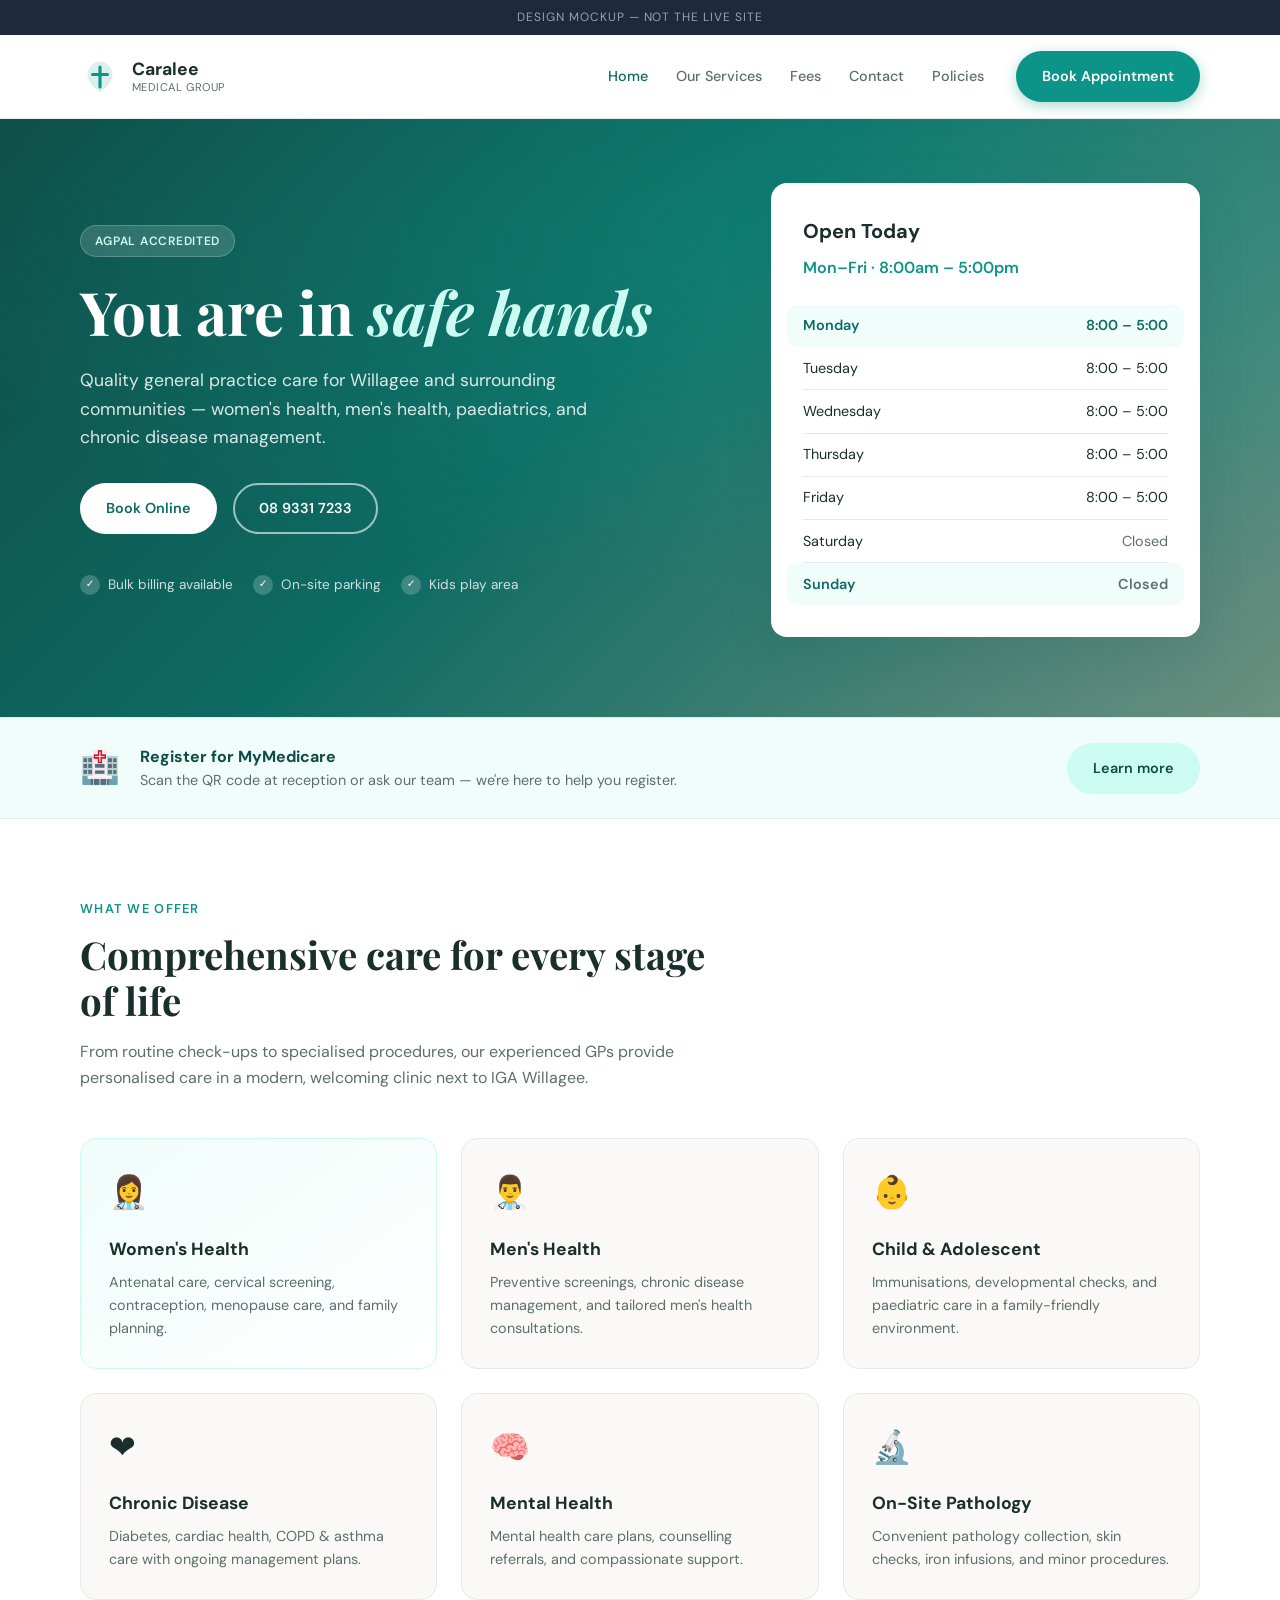
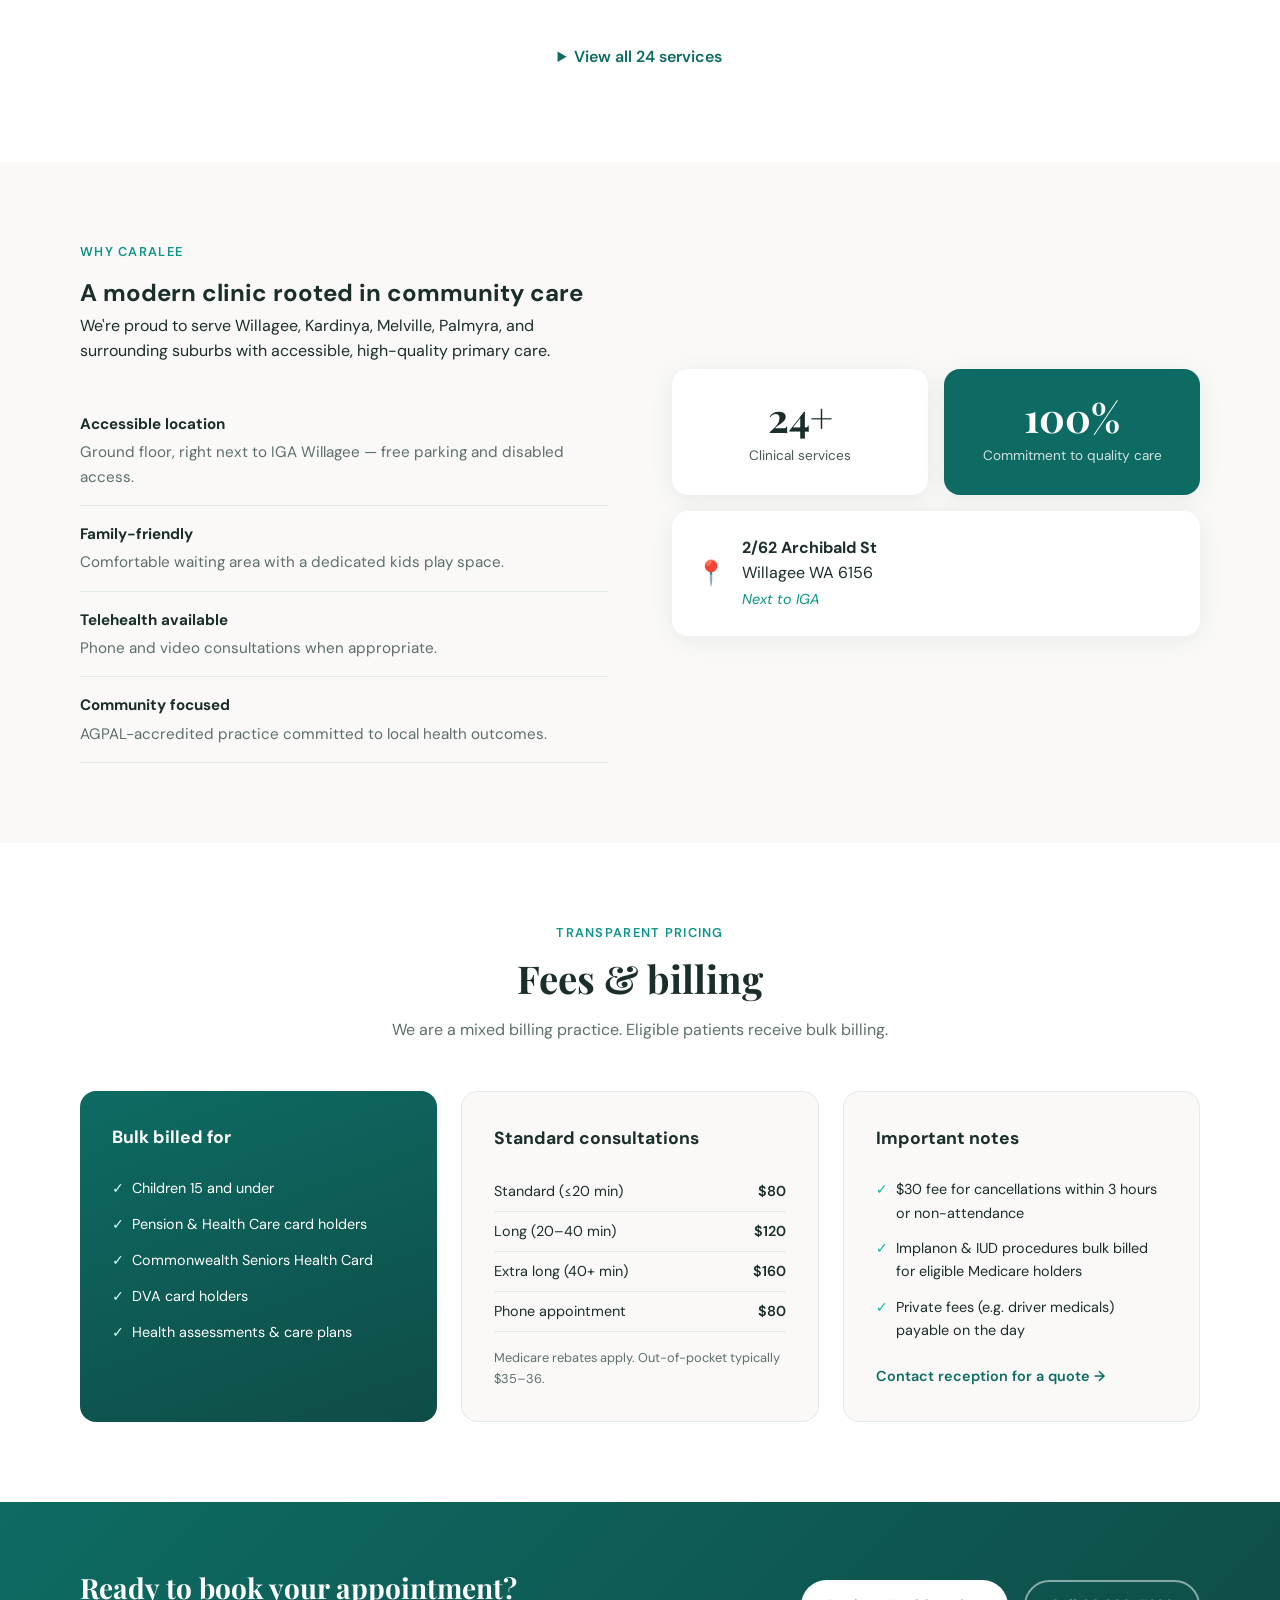
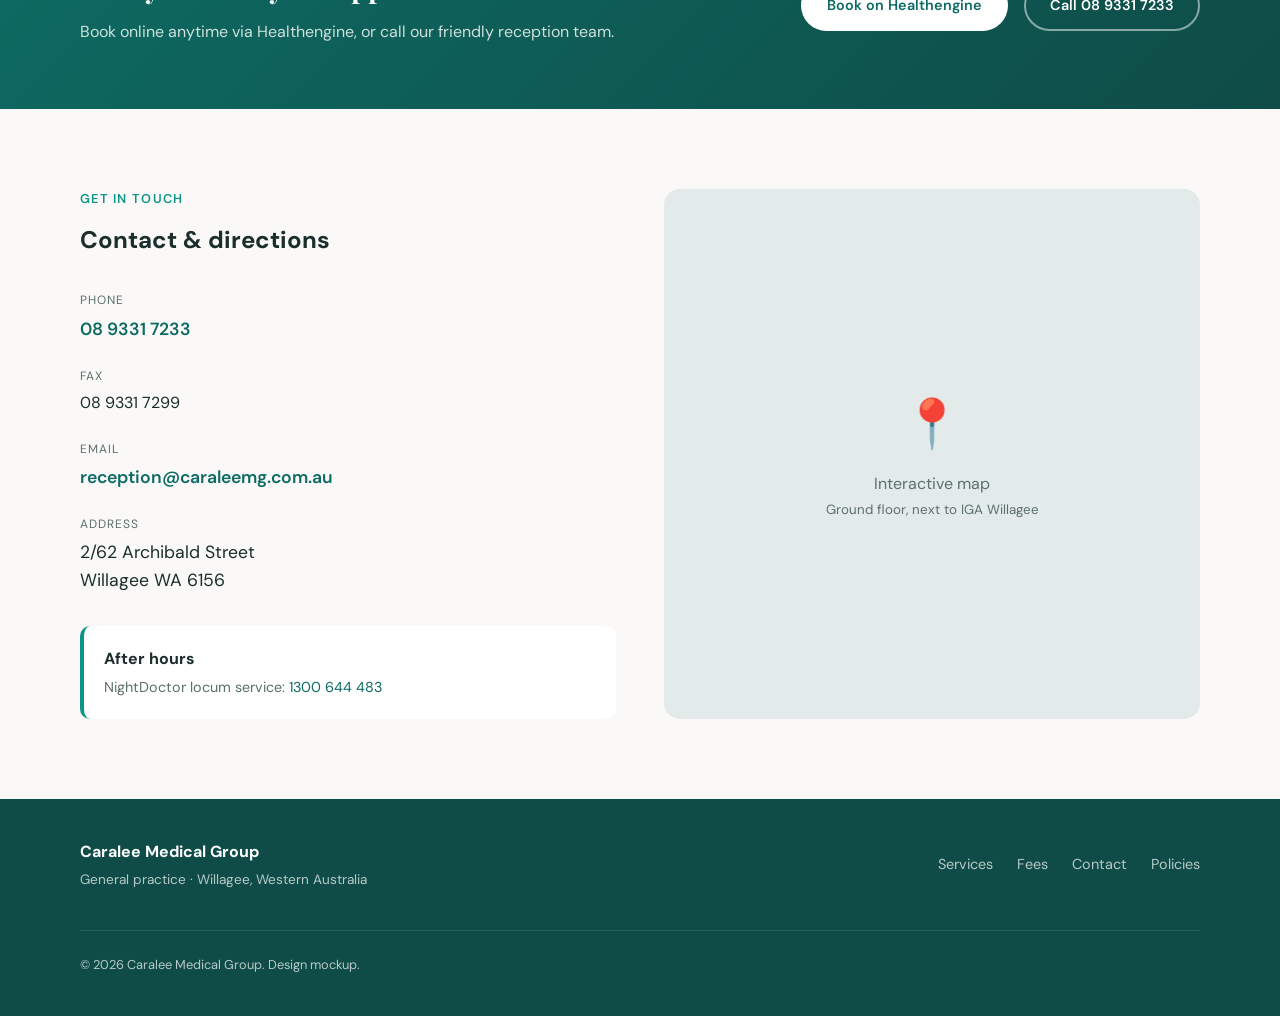
==== mockup/index.html @ 2a71b476 "Add revamped Caralee Medical Group website mockup Interactive HTML/CSS prototype with modern healthc" ====
<!DOCTYPE html>
<html lang="en-AU">
<head>
  <meta charset="UTF-8">
  <meta name="viewport" content="width=device-width, initial-scale=1.0">
  <title>Caralee Medical Group — Revamped Mockup</title>
  <link rel="preconnect" href="https://fonts.googleapis.com">
  <link rel="preconnect" href="https://fonts.gstatic.com" crossorigin>
  <link href="https://fonts.googleapis.com/css2?family=DM+Sans:ital,opsz,wght@0,9..40,400;0,9..40,500;0,9..40,600;0,9..40,700;1,9..40,400&family=Playfair+Display:wght@600;700&display=swap" rel="stylesheet">
  <link rel="stylesheet" href="styles.css">
</head>
<body>
  <div class="mockup-banner">Design mockup — not the live site</div>

  <header class="site-header">
    <div class="container header-inner">
      <a href="#" class="logo">
        <span class="logo-icon" aria-hidden="true">
          <svg viewBox="0 0 32 32" fill="none"><path d="M16 4C10 4 6 9 6 14c0 8 10 14 10 14s10-6 10-14c0-5-4-10-10-10z" fill="currentColor" opacity=".15"/><path d="M16 8v16M10 14h12" stroke="currentColor" stroke-width="2.5" stroke-linecap="round"/></svg>
        </span>
        <span class="logo-text">
          <strong>Caralee</strong>
          <span>Medical Group</span>
        </span>
      </a>
      <button class="nav-toggle" aria-label="Open menu" aria-expanded="false">
        <span></span><span></span><span></span>
      </button>
      <nav class="main-nav">
        <a href="#home" class="active">Home</a>
        <a href="#services">Our Services</a>
        <a href="#fees">Fees</a>
        <a href="#contact">Contact</a>
        <a href="#policies">Policies</a>
      </nav>
      <a href="#book" class="btn btn-primary header-cta">Book Appointment</a>
    </div>
  </header>

  <main>
    <section id="home" class="hero">
      <div class="hero-bg"></div>
      <div class="container hero-grid">
        <div class="hero-content">
          <span class="badge">AGPAL Accredited</span>
          <h1>You are in <em>safe hands</em></h1>
          <p class="hero-lead">Quality general practice care for Willagee and surrounding communities — women's health, men's health, paediatrics, and chronic disease management.</p>
          <div class="hero-actions">
            <a href="#book" class="btn btn-white">Book Online</a>
            <a href="tel:+61893317233" class="btn btn-outline">08 9331 7233</a>
          </div>
          <div class="hero-trust">
            <div class="trust-item">
              <span class="trust-icon">✓</span>
              Bulk billing available
            </div>
            <div class="trust-item">
              <span class="trust-icon">✓</span>
              On-site parking
            </div>
            <div class="trust-item">
              <span class="trust-icon">✓</span>
              Kids play area
            </div>
          </div>
        </div>
        <div class="hero-card">
          <div class="hours-card">
            <h2>Open Today</h2>
            <p class="hours-status open">Mon–Fri · 8:00am – 5:00pm</p>
            <ul class="hours-list">
              <li class="today"><span>Monday</span><span>8:00 – 5:00</span></li>
              <li><span>Tuesday</span><span>8:00 – 5:00</span></li>
              <li><span>Wednesday</span><span>8:00 – 5:00</span></li>
              <li><span>Thursday</span><span>8:00 – 5:00</span></li>
              <li><span>Friday</span><span>8:00 – 5:00</span></li>
              <li class="closed"><span>Saturday</span><span>Closed</span></li>
              <li class="closed"><span>Sunday</span><span>Closed</span></li>
            </ul>
          </div>
        </div>
      </div>
    </section>

    <section class="alert-band">
      <div class="container alert-inner">
        <div class="alert-icon">🏥</div>
        <div>
          <strong>Register for MyMedicare</strong>
          <p>Scan the QR code at reception or ask our team — we're here to help you register.</p>
        </div>
        <a href="#contact" class="btn btn-secondary">Learn more</a>
      </div>
    </section>

    <section id="services" class="services">
      <div class="container">
        <div class="section-header">
          <span class="section-label">What we offer</span>
          <h2>Comprehensive care for every stage of life</h2>
          <p>From routine check-ups to specialised procedures, our experienced GPs provide personalised care in a modern, welcoming clinic next to IGA Willagee.</p>
        </div>
        <div class="services-grid">
          <article class="service-card featured">
            <div class="service-icon">👩‍⚕️</div>
            <h3>Women's Health</h3>
            <p>Antenatal care, cervical screening, contraception, menopause care, and family planning.</p>
          </article>
          <article class="service-card">
            <div class="service-icon">👨‍⚕️</div>
            <h3>Men's Health</h3>
            <p>Preventive screenings, chronic disease management, and tailored men's health consultations.</p>
          </article>
          <article class="service-card">
            <div class="service-icon">👶</div>
            <h3>Child & Adolescent</h3>
            <p>Immunisations, developmental checks, and paediatric care in a family-friendly environment.</p>
          </article>
          <article class="service-card">
            <div class="service-icon">❤️</div>
            <h3>Chronic Disease</h3>
            <p>Diabetes, cardiac health, COPD & asthma care with ongoing management plans.</p>
          </article>
          <article class="service-card">
            <div class="service-icon">🧠</div>
            <h3>Mental Health</h3>
            <p>Mental health care plans, counselling referrals, and compassionate support.</p>
          </article>
          <article class="service-card">
            <div class="service-icon">🔬</div>
            <h3>On-Site Pathology</h3>
            <p>Convenient pathology collection, skin checks, iron infusions, and minor procedures.</p>
          </article>
        </div>
        <details class="services-more">
          <summary>View all 24 services</summary>
          <ul class="services-full-list">
            <li>Antenatal Care</li><li>Cardiac Health</li><li>Cervical Screening</li>
            <li>Child & Adolescent Health</li><li>Chronic Disease Management</li>
            <li>Contraception</li><li>COPD & Asthma Care</li><li>Diabetes</li>
            <li>Driving Licence Medical</li><li>Ear Syringing</li><li>Family Planning</li>
            <li>General Practice</li><li>Immunisations</li><li>Implanon Insertion & Removal</li>
            <li>Iron Infusions</li><li>IUD Insertion & Removal</li><li>Menopause Care</li>
            <li>Men's Health</li><li>Mental Health</li><li>On-Site Pathology</li>
            <li>Sexual Health</li><li>Skin Check</li><li>Weight Management</li><li>Women's Health</li>
          </ul>
        </details>
      </div>
    </section>

    <section class="why-us">
      <div class="container why-grid">
        <div class="why-content">
          <span class="section-label">Why Caralee</span>
          <h2>A modern clinic rooted in community care</h2>
          <p>We're proud to serve Willagee, Kardinya, Melville, Palmyra, and surrounding suburbs with accessible, high-quality primary care.</p>
          <ul class="why-list">
            <li>
              <strong>Accessible location</strong>
              Ground floor, right next to IGA Willagee — free parking and disabled access.
            </li>
            <li>
              <strong>Family-friendly</strong>
              Comfortable waiting area with a dedicated kids play space.
            </li>
            <li>
              <strong>Telehealth available</strong>
              Phone and video consultations when appropriate.
            </li>
            <li>
              <strong>Community focused</strong>
              AGPAL-accredited practice committed to local health outcomes.
            </li>
          </ul>
        </div>
        <div class="why-visual">
          <div class="stat-card">
            <span class="stat-number">24+</span>
            <span class="stat-label">Clinical services</span>
          </div>
          <div class="stat-card accent">
            <span class="stat-number">100%</span>
            <span class="stat-label">Commitment to quality care</span>
          </div>
          <div class="location-card">
            <span class="location-pin">📍</span>
            <p><strong>2/62 Archibald St</strong><br>Willagee WA 6156<br><em>Next to IGA</em></p>
          </div>
        </div>
      </div>
    </section>

    <section id="fees" class="fees">
      <div class="container">
        <div class="section-header centered">
          <span class="section-label">Transparent pricing</span>
          <h2>Fees & billing</h2>
          <p>We are a mixed billing practice. Eligible patients receive bulk billing.</p>
        </div>
        <div class="fees-grid">
          <div class="fee-card highlight">
            <h3>Bulk billed for</h3>
            <ul>
              <li>Children 15 and under</li>
              <li>Pension & Health Care card holders</li>
              <li>Commonwealth Seniors Health Card</li>
              <li>DVA card holders</li>
              <li>Health assessments & care plans</li>
            </ul>
          </div>
          <div class="fee-card">
            <h3>Standard consultations</h3>
            <table class="fee-table">
              <tr><td>Standard (≤20 min)</td><td>$80</td></tr>
              <tr><td>Long (20–40 min)</td><td>$120</td></tr>
              <tr><td>Extra long (40+ min)</td><td>$160</td></tr>
              <tr><td>Phone appointment</td><td>$80</td></tr>
            </table>
            <p class="fee-note">Medicare rebates apply. Out-of-pocket typically $35–36.</p>
          </div>
          <div class="fee-card">
            <h3>Important notes</h3>
            <ul>
              <li>$30 fee for cancellations within 3 hours or non-attendance</li>
              <li>Implanon & IUD procedures bulk billed for eligible Medicare holders</li>
              <li>Private fees (e.g. driver medicals) payable on the day</li>
            </ul>
            <a href="#contact" class="link-arrow">Contact reception for a quote →</a>
          </div>
        </div>
      </div>
    </section>

    <section id="book" class="cta-band">
      <div class="container cta-inner">
        <div>
          <h2>Ready to book your appointment?</h2>
          <p>Book online anytime via Healthengine, or call our friendly reception team.</p>
        </div>
        <div class="cta-buttons">
          <a href="https://healthengine.com.au/medical-centre/wa/willagee/caralee-medical-group/s62510" class="btn btn-white" target="_blank" rel="noopener">Book on Healthengine</a>
          <a href="tel:+61893317233" class="btn btn-outline-light">Call 08 9331 7233</a>
        </div>
      </div>
    </section>

    <section id="contact" class="contact">
      <div class="container contact-grid">
        <div class="contact-info">
          <span class="section-label">Get in touch</span>
          <h2>Contact & directions</h2>
          <div class="contact-items">
            <div class="contact-item">
              <span class="contact-label">Phone</span>
              <a href="tel:+61893317233">08 9331 7233</a>
            </div>
            <div class="contact-item">
              <span class="contact-label">Fax</span>
              <span>08 9331 7299</span>
            </div>
            <div class="contact-item">
              <span class="contact-label">Email</span>
              <a href="mailto:reception@caraleemg.com.au">reception@caraleemg.com.au</a>
            </div>
            <div class="contact-item">
              <span class="contact-label">Address</span>
              <address>2/62 Archibald Street<br>Willagee WA 6156</address>
            </div>
          </div>
          <div class="after-hours">
            <strong>After hours</strong>
            <p>NightDoctor locum service: <a href="tel:1300644483">1300 644 483</a></p>
          </div>
        </div>
        <div class="map-placeholder">
          <div class="map-inner">
            <span>📍</span>
            <p>Interactive map<br><small>Ground floor, next to IGA Willagee</small></p>
          </div>
        </div>
      </div>
    </section>
  </main>

  <footer class="site-footer">
    <div class="container footer-grid">
      <div class="footer-brand">
        <strong>Caralee Medical Group</strong>
        <p>General practice · Willagee, Western Australia</p>
      </div>
      <nav class="footer-nav">
        <a href="#services">Services</a>
        <a href="#fees">Fees</a>
        <a href="#contact">Contact</a>
        <a href="#policies">Policies</a>
      </nav>
      <p class="footer-copy">© 2026 Caralee Medical Group. Design mockup.</p>
    </div>
  </footer>

  <script src="script.js"></script>
</body>
</html>
---- mockup/styles.css ----
:root {
  --teal-900: #0f4c47;
  --teal-700: #0d6b63;
  --teal-600: #0d9488;
  --teal-500: #14b8a6;
  --teal-100: #ccfbf1;
  --teal-50: #f0fdfa;
  --sage: #6b9080;
  --cream: #faf9f7;
  --warm-white: #ffffff;
  --text: #1a2e2b;
  --text-muted: #5c6f6c;
  --border: #e2ebe9;
  --shadow: 0 4px 24px rgba(13, 76, 71, 0.08);
  --shadow-lg: 0 12px 48px rgba(13, 76, 71, 0.12);
  --radius: 16px;
  --radius-sm: 10px;
  --font-sans: "DM Sans", system-ui, sans-serif;
  --font-display: "Playfair Display", Georgia, serif;
}

*, *::before, *::after { box-sizing: border-box; margin: 0; padding: 0; }

html { scroll-behavior: smooth; }

body {
  font-family: var(--font-sans);
  color: var(--text);
  background: var(--cream);
  line-height: 1.6;
  -webkit-font-smoothing: antialiased;
}

img { max-width: 100%; display: block; }

a { color: var(--teal-700); text-decoration: none; }
a:hover { color: var(--teal-600); }

.container {
  width: min(1120px, 92vw);
  margin-inline: auto;
}

/* Mockup banner */
.mockup-banner {
  background: #1e293b;
  color: #94a3b8;
  text-align: center;
  padding: 0.5rem;
  font-size: 0.75rem;
  letter-spacing: 0.08em;
  text-transform: uppercase;
}

/* Header */
.site-header {
  position: sticky;
  top: 0;
  z-index: 100;
  background: rgba(255, 255, 255, 0.92);
  backdrop-filter: blur(12px);
  border-bottom: 1px solid var(--border);
}

.header-inner {
  display: flex;
  align-items: center;
  gap: 2rem;
  padding: 1rem 0;
}

.logo {
  display: flex;
  align-items: center;
  gap: 0.75rem;
  color: var(--text);
  flex-shrink: 0;
}

.logo-icon {
  width: 40px;
  height: 40px;
  color: var(--teal-600);
}

.logo-text {
  display: flex;
  flex-direction: column;
  line-height: 1.2;
}

.logo-text strong {
  font-size: 1.1rem;
  font-weight: 700;
}

.logo-text span {
  font-size: 0.7rem;
  color: var(--text-muted);
  letter-spacing: 0.04em;
  text-transform: uppercase;
}

.main-nav {
  display: flex;
  gap: 1.75rem;
  margin-left: auto;
}

.main-nav a {
  color: var(--text-muted);
  font-size: 0.9rem;
  font-weight: 500;
  transition: color 0.2s;
}

.main-nav a:hover,
.main-nav a.active { color: var(--teal-700); }

.nav-toggle {
  display: none;
  flex-direction: column;
  gap: 5px;
  background: none;
  border: none;
  cursor: pointer;
  padding: 4px;
  margin-left: auto;
}

.nav-toggle span {
  display: block;
  width: 22px;
  height: 2px;
  background: var(--text);
  border-radius: 2px;
  transition: 0.3s;
}

/* Buttons */
.btn {
  display: inline-flex;
  align-items: center;
  justify-content: center;
  padding: 0.75rem 1.5rem;
  border-radius: 999px;
  font-weight: 600;
  font-size: 0.9rem;
  border: 2px solid transparent;
  cursor: pointer;
  transition: transform 0.2s, box-shadow 0.2s, background 0.2s;
  white-space: nowrap;
}

.btn:hover { transform: translateY(-1px); }

.btn-primary {
  background: var(--teal-600);
  color: white;
  box-shadow: 0 4px 14px rgba(13, 148, 136, 0.35);
}

.btn-primary:hover {
  background: var(--teal-700);
  color: white;
  box-shadow: 0 6px 20px rgba(13, 148, 136, 0.4);
}

.btn-white {
  background: white;
  color: var(--teal-700);
}

.btn-white:hover { background: var(--teal-50); color: var(--teal-900); }

.btn-outline {
  border-color: rgba(255, 255, 255, 0.6);
  color: white;
  background: transparent;
}

.btn-outline:hover {
  background: rgba(255, 255, 255, 0.12);
  color: white;
}

.btn-outline-light {
  border-color: rgba(255, 255, 255, 0.5);
  color: white;
  background: transparent;
}

.btn-secondary {
  background: var(--teal-100);
  color: var(--teal-900);
}

.header-cta { flex-shrink: 0; }

/* Hero */
.hero {
  position: relative;
  padding: 4rem 0 5rem;
  overflow: hidden;
}

.hero-bg {
  position: absolute;
  inset: 0;
  background:
    radial-gradient(ellipse 80% 60% at 70% 20%, rgba(20, 184, 166, 0.25), transparent),
    linear-gradient(135deg, var(--teal-900) 0%, var(--teal-700) 45%, var(--sage) 100%);
  z-index: 0;
}

.hero-grid {
  position: relative;
  z-index: 1;
  display: grid;
  grid-template-columns: 1.2fr 0.8fr;
  gap: 3rem;
  align-items: center;
}

.badge {
  display: inline-block;
  background: rgba(255, 255, 255, 0.15);
  color: var(--teal-100);
  padding: 0.35rem 0.85rem;
  border-radius: 999px;
  font-size: 0.75rem;
  font-weight: 600;
  letter-spacing: 0.06em;
  text-transform: uppercase;
  margin-bottom: 1.25rem;
  border: 1px solid rgba(255, 255, 255, 0.2);
}

.hero h1 {
  font-family: var(--font-display);
  font-size: clamp(2.5rem, 5vw, 3.75rem);
  color: white;
  line-height: 1.15;
  margin-bottom: 1.25rem;
}

.hero h1 em {
  font-style: italic;
  color: var(--teal-100);
}

.hero-lead {
  color: rgba(255, 255, 255, 0.85);
  font-size: 1.1rem;
  max-width: 520px;
  margin-bottom: 2rem;
}

.hero-actions {
  display: flex;
  flex-wrap: wrap;
  gap: 1rem;
  margin-bottom: 2.5rem;
}

.hero-trust {
  display: flex;
  flex-wrap: wrap;
  gap: 1.25rem;
}

.trust-item {
  display: flex;
  align-items: center;
  gap: 0.5rem;
  color: rgba(255, 255, 255, 0.8);
  font-size: 0.85rem;
}

.trust-icon {
  width: 20px;
  height: 20px;
  background: rgba(255, 255, 255, 0.2);
  border-radius: 50%;
  display: flex;
  align-items: center;
  justify-content: center;
  font-size: 0.65rem;
  color: white;
}

.hours-card {
  background: white;
  border-radius: var(--radius);
  padding: 2rem;
  box-shadow: var(--shadow-lg);
}

.hours-card h2 {
  font-size: 1.25rem;
  margin-bottom: 0.5rem;
}

.hours-status {
  color: var(--teal-600);
  font-weight: 600;
  margin-bottom: 1.5rem;
}

.hours-list {
  list-style: none;
}

.hours-list li {
  display: flex;
  justify-content: space-between;
  padding: 0.6rem 0;
  border-bottom: 1px solid var(--border);
  font-size: 0.9rem;
}

.hours-list li.today {
  background: var(--teal-50);
  margin: 0 -1rem;
  padding: 0.6rem 1rem;
  border-radius: var(--radius-sm);
  font-weight: 600;
  color: var(--teal-700);
  border: none;
}

.hours-list li.closed span:last-child { color: var(--text-muted); }

/* Alert band */
.alert-band {
  background: var(--teal-50);
  border-block: 1px solid var(--border);
  padding: 1.5rem 0;
}

.alert-inner {
  display: flex;
  align-items: center;
  gap: 1.25rem;
  flex-wrap: wrap;
}

.alert-icon { font-size: 2rem; }

.alert-inner strong { display: block; color: var(--teal-900); }
.alert-inner p { font-size: 0.9rem; color: var(--text-muted); margin: 0; }
.alert-inner .btn { margin-left: auto; }

/* Sections */
.section-header {
  margin-bottom: 3rem;
  max-width: 640px;
}

.section-header.centered {
  text-align: center;
  margin-inline: auto;
}

.section-label {
  display: block;
  color: var(--teal-600);
  font-size: 0.8rem;
  font-weight: 600;
  letter-spacing: 0.1em;
  text-transform: uppercase;
  margin-bottom: 0.75rem;
}

.section-header h2 {
  font-family: var(--font-display);
  font-size: clamp(1.75rem, 3vw, 2.5rem);
  line-height: 1.2;
  margin-bottom: 1rem;
}

.section-header p { color: var(--text-muted); }

/* Services */
.services {
  padding: 5rem 0;
  background: white;
}

.services-grid {
  display: grid;
  grid-template-columns: repeat(3, 1fr);
  gap: 1.5rem;
}

.service-card {
  background: var(--cream);
  border: 1px solid var(--border);
  border-radius: var(--radius);
  padding: 1.75rem;
  transition: transform 0.2s, box-shadow 0.2s;
}

.service-card:hover {
  transform: translateY(-4px);
  box-shadow: var(--shadow);
}

.service-card.featured {
  background: linear-gradient(145deg, var(--teal-50), white);
  border-color: var(--teal-100);
}

.service-icon { font-size: 2rem; margin-bottom: 1rem; }

.service-card h3 {
  font-size: 1.1rem;
  margin-bottom: 0.5rem;
}

.service-card p {
  font-size: 0.9rem;
  color: var(--text-muted);
}

.services-more {
  margin-top: 2rem;
  text-align: center;
}

.services-more summary {
  cursor: pointer;
  color: var(--teal-700);
  font-weight: 600;
  padding: 0.75rem;
}

.services-full-list {
  display: grid;
  grid-template-columns: repeat(auto-fill, minmax(200px, 1fr));
  gap: 0.5rem 1.5rem;
  list-style: none;
  margin-top: 1.5rem;
  text-align: left;
  font-size: 0.9rem;
  color: var(--text-muted);
}

.services-full-list li::before {
  content: "•";
  color: var(--teal-500);
  margin-right: 0.5rem;
}

/* Why us */
.why-us {
  padding: 5rem 0;
  background: var(--cream);
}

.why-grid {
  display: grid;
  grid-template-columns: 1fr 1fr;
  gap: 4rem;
  align-items: center;
}

.why-list {
  list-style: none;
  margin-top: 2rem;
}

.why-list li {
  padding: 1rem 0;
  border-bottom: 1px solid var(--border);
  font-size: 0.95rem;
  color: var(--text-muted);
}

.why-list strong {
  display: block;
  color: var(--text);
  margin-bottom: 0.25rem;
}

.why-visual {
  display: grid;
  grid-template-columns: 1fr 1fr;
  gap: 1rem;
}

.stat-card {
  background: white;
  border-radius: var(--radius);
  padding: 1.75rem;
  box-shadow: var(--shadow);
  text-align: center;
}

.stat-card.accent {
  background: var(--teal-700);
  color: white;
}

.stat-number {
  display: block;
  font-family: var(--font-display);
  font-size: 2.5rem;
  font-weight: 700;
  line-height: 1;
}

.stat-label {
  font-size: 0.85rem;
  opacity: 0.8;
  margin-top: 0.5rem;
  display: block;
}

.location-card {
  grid-column: 1 / -1;
  background: white;
  border-radius: var(--radius);
  padding: 1.5rem;
  display: flex;
  gap: 1rem;
  align-items: center;
  box-shadow: var(--shadow);
}

.location-pin { font-size: 1.5rem; }
.location-card em { color: var(--teal-600); font-size: 0.9rem; }

/* Fees */
.fees {
  padding: 5rem 0;
  background: white;
}

.fees-grid {
  display: grid;
  grid-template-columns: repeat(3, 1fr);
  gap: 1.5rem;
}

.fee-card {
  background: var(--cream);
  border: 1px solid var(--border);
  border-radius: var(--radius);
  padding: 2rem;
}

.fee-card.highlight {
  background: linear-gradient(160deg, var(--teal-700), var(--teal-900));
  color: white;
  border: none;
}

.fee-card h3 {
  font-size: 1.1rem;
  margin-bottom: 1.25rem;
}

.fee-card ul {
  list-style: none;
  font-size: 0.9rem;
}

.fee-card li {
  padding: 0.4rem 0;
  padding-left: 1.25rem;
  position: relative;
}

.fee-card li::before {
  content: "✓";
  position: absolute;
  left: 0;
  color: var(--teal-500);
}

.fee-card.highlight li::before { color: var(--teal-100); }

.fee-table {
  width: 100%;
  font-size: 0.9rem;
  border-collapse: collapse;
}

.fee-table td {
  padding: 0.5rem 0;
  border-bottom: 1px solid var(--border);
}

.fee-table td:last-child {
  text-align: right;
  font-weight: 600;
}

.fee-note {
  font-size: 0.8rem;
  color: var(--text-muted);
  margin-top: 1rem;
}

.link-arrow {
  display: inline-block;
  margin-top: 1rem;
  font-weight: 600;
  font-size: 0.9rem;
}

/* CTA band */
.cta-band {
  background: linear-gradient(135deg, var(--teal-700), var(--teal-900));
  padding: 4rem 0;
}

.cta-inner {
  display: flex;
  align-items: center;
  justify-content: space-between;
  gap: 2rem;
  flex-wrap: wrap;
}

.cta-inner h2 {
  font-family: var(--font-display);
  color: white;
  font-size: 1.75rem;
  margin-bottom: 0.5rem;
}

.cta-inner p { color: rgba(255, 255, 255, 0.8); }

.cta-buttons { display: flex; gap: 1rem; flex-wrap: wrap; }

/* Contact */
.contact {
  padding: 5rem 0;
  background: var(--cream);
}

.contact-grid {
  display: grid;
  grid-template-columns: 1fr 1fr;
  gap: 3rem;
}

.contact-items {
  display: grid;
  gap: 1.5rem;
  margin: 2rem 0;
}

.contact-label {
  display: block;
  font-size: 0.75rem;
  text-transform: uppercase;
  letter-spacing: 0.08em;
  color: var(--text-muted);
  margin-bottom: 0.25rem;
}

.contact-item a {
  font-size: 1.1rem;
  font-weight: 600;
}

address { font-style: normal; font-size: 1.1rem; }

.after-hours {
  background: white;
  border-radius: var(--radius-sm);
  padding: 1.25rem;
  border-left: 4px solid var(--teal-600);
}

.after-hours p { font-size: 0.9rem; color: var(--text-muted); margin-top: 0.25rem; }

.map-placeholder {
  background: var(--border);
  border-radius: var(--radius);
  min-height: 320px;
  display: flex;
  align-items: center;
  justify-content: center;
}

.map-inner {
  text-align: center;
  color: var(--text-muted);
}

.map-inner span { font-size: 3rem; display: block; margin-bottom: 0.5rem; }

/* Footer */
.site-footer {
  background: var(--teal-900);
  color: rgba(255, 255, 255, 0.7);
  padding: 2.5rem 0;
}

.footer-grid {
  display: flex;
  align-items: center;
  gap: 2rem;
  flex-wrap: wrap;
}

.footer-brand strong {
  display: block;
  color: white;
  margin-bottom: 0.25rem;
}

.footer-brand p { font-size: 0.85rem; }

.footer-nav {
  display: flex;
  gap: 1.5rem;
  margin-left: auto;
}

.footer-nav a { color: rgba(255, 255, 255, 0.7); font-size: 0.9rem; }
.footer-nav a:hover { color: white; }

.footer-copy {
  width: 100%;
  font-size: 0.8rem;
  padding-top: 1.5rem;
  border-top: 1px solid rgba(255, 255, 255, 0.1);
  margin-top: 0.5rem;
}

/* Responsive */
@media (max-width: 900px) {
  .hero-grid,
  .why-grid,
  .contact-grid,
  .services-grid,
  .fees-grid { grid-template-columns: 1fr; }

  .why-visual { grid-template-columns: 1fr 1fr; }

  .nav-toggle { display: flex; }

  .main-nav,
  .header-cta {
    display: none;
    position: absolute;
    top: 100%;
    left: 0;
    right: 0;
    background: white;
    border-bottom: 1px solid var(--border);
    padding: 1rem;
    flex-direction: column;
    gap: 0;
  }

  .main-nav.open,
  .header-cta.open { display: flex; }

  .main-nav a { padding: 0.75rem 1rem; }

  .header-cta.open {
    position: static;
    border: none;
    margin-top: 0.5rem;
  }

  .header-inner { position: relative; flex-wrap: wrap; }

  .cta-inner { flex-direction: column; text-align: center; }
  .cta-buttons { justify-content: center; }

  .footer-nav { margin-left: 0; }
}

@media (max-width: 600px) {
  .hero { padding: 2.5rem 0 3rem; }
  .services, .why-us, .fees, .contact { padding: 3rem 0; }
  .why-visual { grid-template-columns: 1fr; }
}
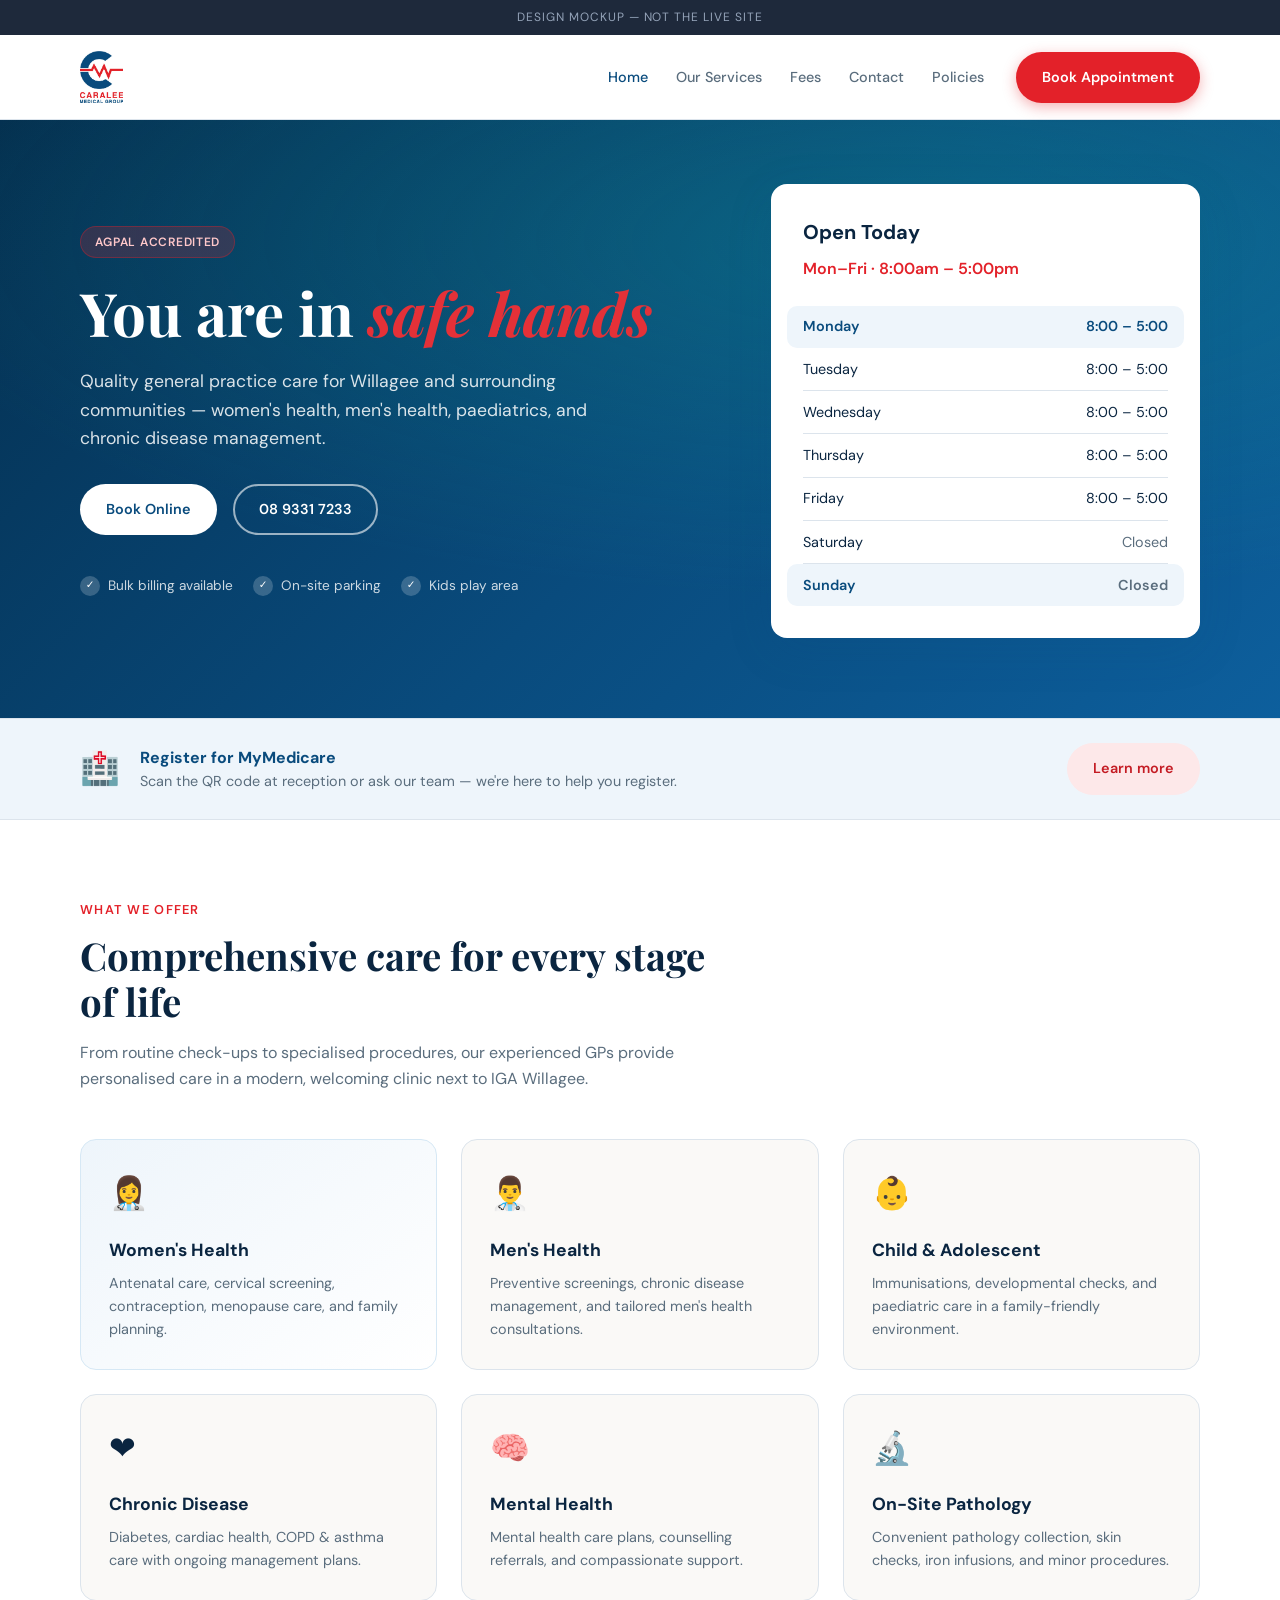
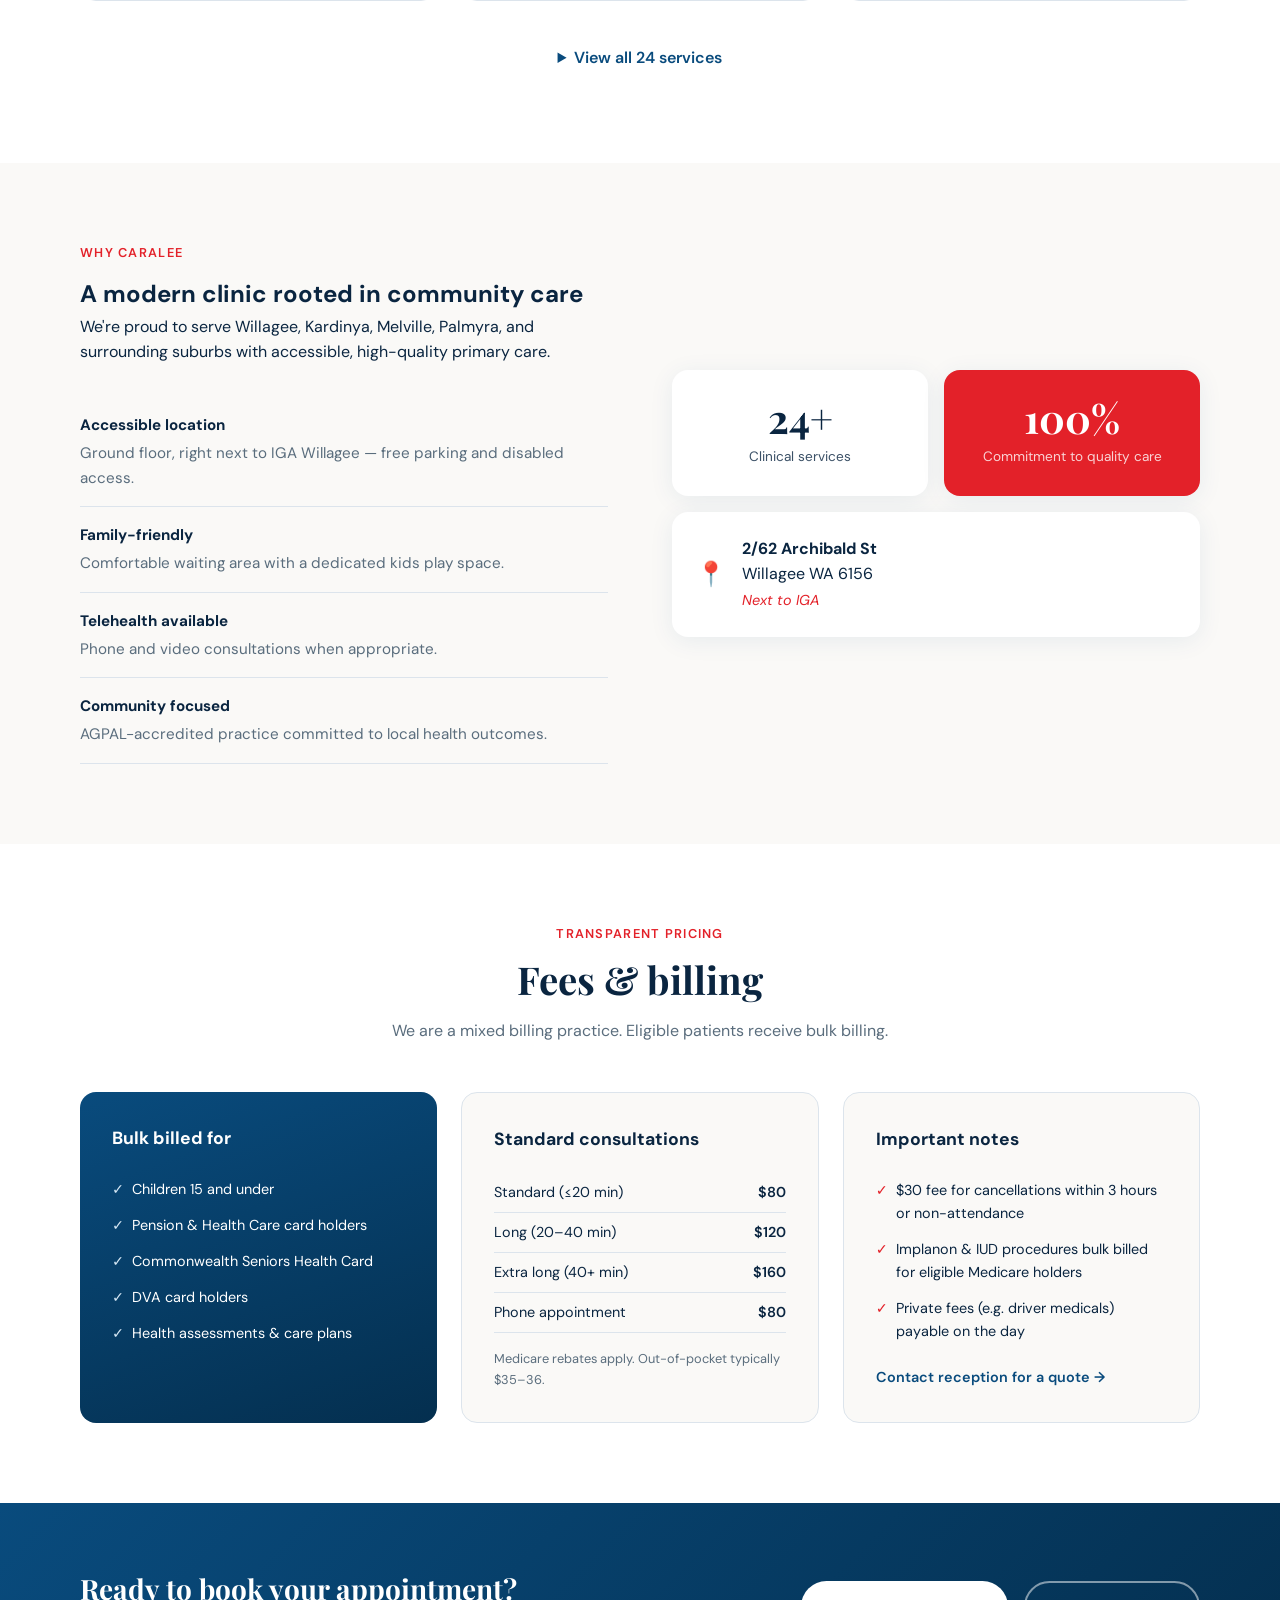
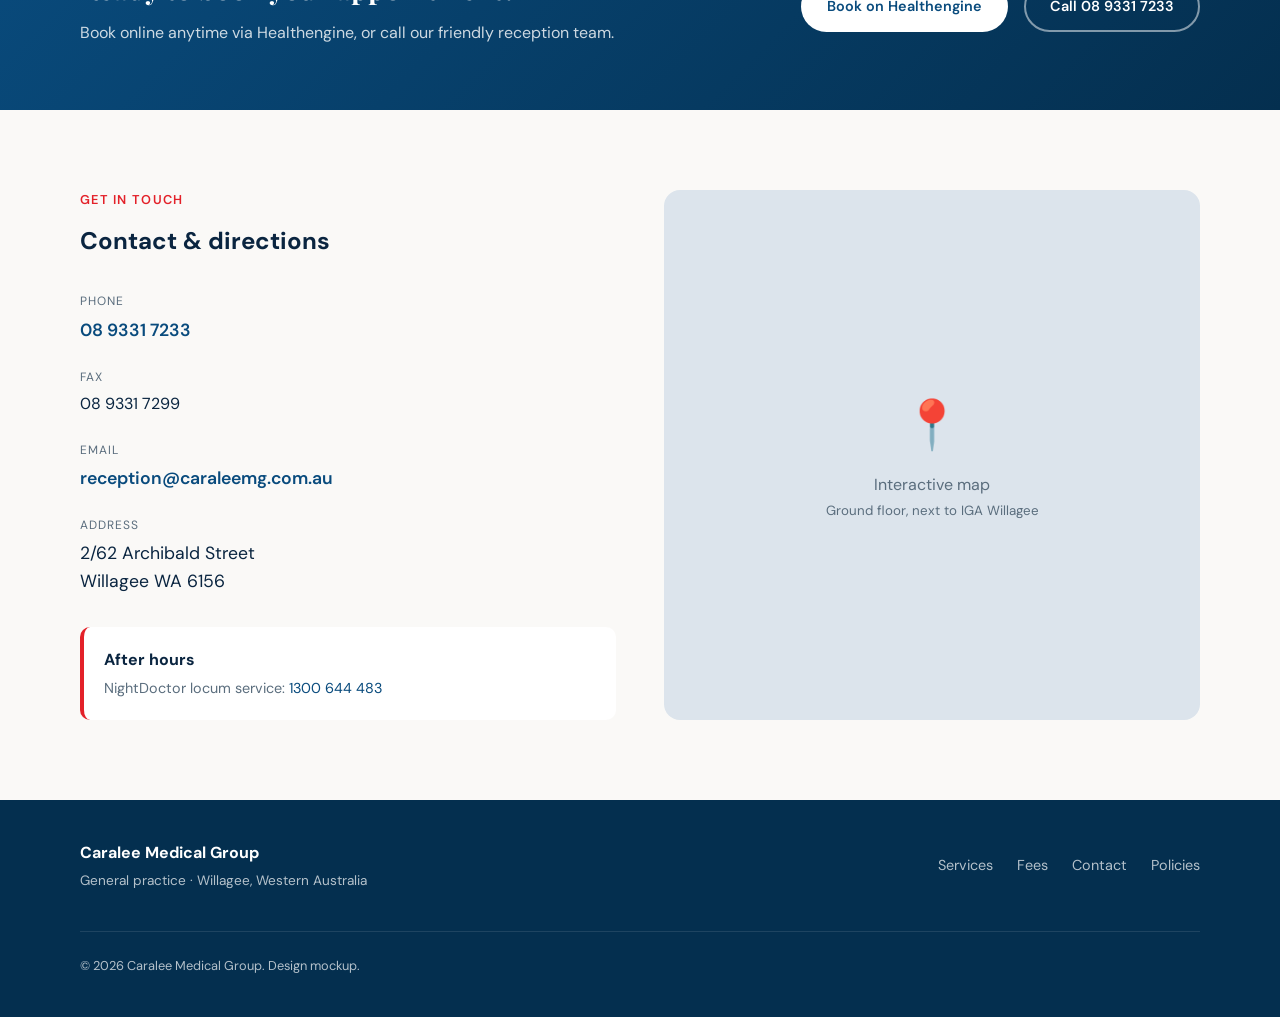
==== commit 12afc0df: "Update mockup to logo blue and red brand colours Extract palette from Caralee logo (#094b7d blue, #e" ====
--- a/mockup/index.html
+++ b/mockup/index.html
@@ -15,13 +15,7 @@
   <header class="site-header">
     <div class="container header-inner">
       <a href="#" class="logo">
-        <span class="logo-icon" aria-hidden="true">
-          <svg viewBox="0 0 32 32" fill="none"><path d="M16 4C10 4 6 9 6 14c0 8 10 14 10 14s10-6 10-14c0-5-4-10-10-10z" fill="currentColor" opacity=".15"/><path d="M16 8v16M10 14h12" stroke="currentColor" stroke-width="2.5" stroke-linecap="round"/></svg>
-        </span>
-        <span class="logo-text">
-          <strong>Caralee</strong>
-          <span>Medical Group</span>
-        </span>
+        <img src="logo.jpg" alt="Caralee Medical Group" class="logo-img" width="140" height="56">
       </a>
       <button class="nav-toggle" aria-label="Open menu" aria-expanded="false">
         <span></span><span></span><span></span>
--- a/mockup/styles.css
+++ b/mockup/styles.css
@@ -1,18 +1,23 @@
 :root {
-  --teal-900: #0f4c47;
-  --teal-700: #0d6b63;
-  --teal-600: #0d9488;
-  --teal-500: #14b8a6;
-  --teal-100: #ccfbf1;
-  --teal-50: #f0fdfa;
-  --sage: #6b9080;
+  --blue-900: #042f4f;
+  --blue-800: #063d66;
+  --blue-700: #094b7d;
+  --blue-600: #0d5f9d;
+  --blue-500: #1a74b8;
+  --blue-100: #d6e8f5;
+  --blue-50: #eef5fb;
+  --red-700: #c41c24;
+  --red-600: #e32129;
+  --red-500: #e43138;
+  --red-100: #fde8e9;
+  --red-50: #fef2f2;
   --cream: #faf9f7;
   --warm-white: #ffffff;
-  --text: #1a2e2b;
-  --text-muted: #5c6f6c;
-  --border: #e2ebe9;
-  --shadow: 0 4px 24px rgba(13, 76, 71, 0.08);
-  --shadow-lg: 0 12px 48px rgba(13, 76, 71, 0.12);
+  --text: #0a2540;
+  --text-muted: #5a6d7d;
+  --border: #dce4ec;
+  --shadow: 0 4px 24px rgba(9, 75, 125, 0.08);
+  --shadow-lg: 0 12px 48px rgba(9, 75, 125, 0.12);
   --radius: 16px;
   --radius-sm: 10px;
   --font-sans: "DM Sans", system-ui, sans-serif;
@@ -33,8 +38,8 @@
 
 img { max-width: 100%; display: block; }
 
-a { color: var(--teal-700); text-decoration: none; }
-a:hover { color: var(--teal-600); }
+a { color: var(--blue-700); text-decoration: none; }
+a:hover { color: var(--blue-600); }
 
 .container {
   width: min(1120px, 92vw);
@@ -72,33 +77,13 @@
 .logo {
   display: flex;
   align-items: center;
-  gap: 0.75rem;
-  color: var(--text);
   flex-shrink: 0;
 }
 
-.logo-icon {
-  width: 40px;
-  height: 40px;
-  color: var(--teal-600);
-}
-
-.logo-text {
-  display: flex;
-  flex-direction: column;
-  line-height: 1.2;
-}
-
-.logo-text strong {
-  font-size: 1.1rem;
-  font-weight: 700;
-}
-
-.logo-text span {
-  font-size: 0.7rem;
-  color: var(--text-muted);
-  letter-spacing: 0.04em;
-  text-transform: uppercase;
+.logo-img {
+  height: 52px;
+  width: auto;
+  object-fit: contain;
 }
 
 .main-nav {
@@ -115,7 +100,7 @@
 }
 
 .main-nav a:hover,
-.main-nav a.active { color: var(--teal-700); }
+.main-nav a.active { color: var(--blue-700); }
 
 .nav-toggle {
   display: none;
@@ -155,23 +140,23 @@
 .btn:hover { transform: translateY(-1px); }
 
 .btn-primary {
-  background: var(--teal-600);
-  color: white;
-  box-shadow: 0 4px 14px rgba(13, 148, 136, 0.35);
+  background: var(--red-600);
+  color: white;
+  box-shadow: 0 4px 14px rgba(227, 33, 41, 0.35);
 }
 
 .btn-primary:hover {
-  background: var(--teal-700);
-  color: white;
-  box-shadow: 0 6px 20px rgba(13, 148, 136, 0.4);
+  background: var(--red-700);
+  color: white;
+  box-shadow: 0 6px 20px rgba(227, 33, 41, 0.4);
 }
 
 .btn-white {
   background: white;
-  color: var(--teal-700);
-}
-
-.btn-white:hover { background: var(--teal-50); color: var(--teal-900); }
+  color: var(--blue-700);
+}
+
+.btn-white:hover { background: var(--blue-50); color: var(--blue-900); }
 
 .btn-outline {
   border-color: rgba(255, 255, 255, 0.6);
@@ -191,8 +176,8 @@
 }
 
 .btn-secondary {
-  background: var(--teal-100);
-  color: var(--teal-900);
+  background: var(--red-100);
+  color: var(--red-700);
 }
 
 .header-cta { flex-shrink: 0; }
@@ -209,7 +194,7 @@
   inset: 0;
   background:
     radial-gradient(ellipse 80% 60% at 70% 20%, rgba(20, 184, 166, 0.25), transparent),
-    linear-gradient(135deg, var(--teal-900) 0%, var(--teal-700) 45%, var(--sage) 100%);
+    linear-gradient(135deg, var(--blue-900) 0%, var(--blue-700) 55%, var(--blue-600) 100%);
   z-index: 0;
 }
 
@@ -224,8 +209,8 @@
 
 .badge {
   display: inline-block;
-  background: rgba(255, 255, 255, 0.15);
-  color: var(--teal-100);
+  background: rgba(227, 33, 41, 0.2);
+  color: #ffc8ca;
   padding: 0.35rem 0.85rem;
   border-radius: 999px;
   font-size: 0.75rem;
@@ -233,7 +218,7 @@
   letter-spacing: 0.06em;
   text-transform: uppercase;
   margin-bottom: 1.25rem;
-  border: 1px solid rgba(255, 255, 255, 0.2);
+  border: 1px solid rgba(227, 33, 41, 0.35);
 }
 
 .hero h1 {
@@ -246,7 +231,7 @@
 
 .hero h1 em {
   font-style: italic;
-  color: var(--teal-100);
+  color: var(--red-500);
 }
 
 .hero-lead {
@@ -302,7 +287,7 @@
 }
 
 .hours-status {
-  color: var(--teal-600);
+  color: var(--red-600);
   font-weight: 600;
   margin-bottom: 1.5rem;
 }
@@ -320,12 +305,12 @@
 }
 
 .hours-list li.today {
-  background: var(--teal-50);
+  background: var(--blue-50);
   margin: 0 -1rem;
   padding: 0.6rem 1rem;
   border-radius: var(--radius-sm);
   font-weight: 600;
-  color: var(--teal-700);
+  color: var(--blue-700);
   border: none;
 }
 
@@ -333,7 +318,7 @@
 
 /* Alert band */
 .alert-band {
-  background: var(--teal-50);
+  background: var(--blue-50);
   border-block: 1px solid var(--border);
   padding: 1.5rem 0;
 }
@@ -347,7 +332,7 @@
 
 .alert-icon { font-size: 2rem; }
 
-.alert-inner strong { display: block; color: var(--teal-900); }
+.alert-inner strong { display: block; color: var(--blue-700); }
 .alert-inner p { font-size: 0.9rem; color: var(--text-muted); margin: 0; }
 .alert-inner .btn { margin-left: auto; }
 
@@ -364,7 +349,7 @@
 
 .section-label {
   display: block;
-  color: var(--teal-600);
+  color: var(--red-600);
   font-size: 0.8rem;
   font-weight: 600;
   letter-spacing: 0.1em;
@@ -407,8 +392,8 @@
 }
 
 .service-card.featured {
-  background: linear-gradient(145deg, var(--teal-50), white);
-  border-color: var(--teal-100);
+  background: linear-gradient(145deg, var(--blue-50), white);
+  border-color: var(--blue-100);
 }
 
 .service-icon { font-size: 2rem; margin-bottom: 1rem; }
@@ -430,7 +415,7 @@
 
 .services-more summary {
   cursor: pointer;
-  color: var(--teal-700);
+  color: var(--blue-700);
   font-weight: 600;
   padding: 0.75rem;
 }
@@ -448,7 +433,7 @@
 
 .services-full-list li::before {
   content: "•";
-  color: var(--teal-500);
+  color: var(--red-600);
   margin-right: 0.5rem;
 }
 
@@ -498,7 +483,7 @@
 }
 
 .stat-card.accent {
-  background: var(--teal-700);
+  background: var(--red-600);
   color: white;
 }
 
@@ -529,7 +514,7 @@
 }
 
 .location-pin { font-size: 1.5rem; }
-.location-card em { color: var(--teal-600); font-size: 0.9rem; }
+.location-card em { color: var(--red-600); font-size: 0.9rem; }
 
 /* Fees */
 .fees {
@@ -551,7 +536,7 @@
 }
 
 .fee-card.highlight {
-  background: linear-gradient(160deg, var(--teal-700), var(--teal-900));
+  background: linear-gradient(160deg, var(--blue-700), var(--blue-900));
   color: white;
   border: none;
 }
@@ -576,10 +561,10 @@
   content: "✓";
   position: absolute;
   left: 0;
-  color: var(--teal-500);
-}
-
-.fee-card.highlight li::before { color: var(--teal-100); }
+  color: var(--red-600);
+}
+
+.fee-card.highlight li::before { color: var(--blue-100); }
 
 .fee-table {
   width: 100%;
@@ -612,7 +597,7 @@
 
 /* CTA band */
 .cta-band {
-  background: linear-gradient(135deg, var(--teal-700), var(--teal-900));
+  background: linear-gradient(135deg, var(--blue-700), var(--blue-900));
   padding: 4rem 0;
 }
 
@@ -673,7 +658,7 @@
   background: white;
   border-radius: var(--radius-sm);
   padding: 1.25rem;
-  border-left: 4px solid var(--teal-600);
+  border-left: 4px solid var(--red-600);
 }
 
 .after-hours p { font-size: 0.9rem; color: var(--text-muted); margin-top: 0.25rem; }
@@ -696,7 +681,7 @@
 
 /* Footer */
 .site-footer {
-  background: var(--teal-900);
+  background: var(--blue-900);
   color: rgba(255, 255, 255, 0.7);
   padding: 2.5rem 0;
 }
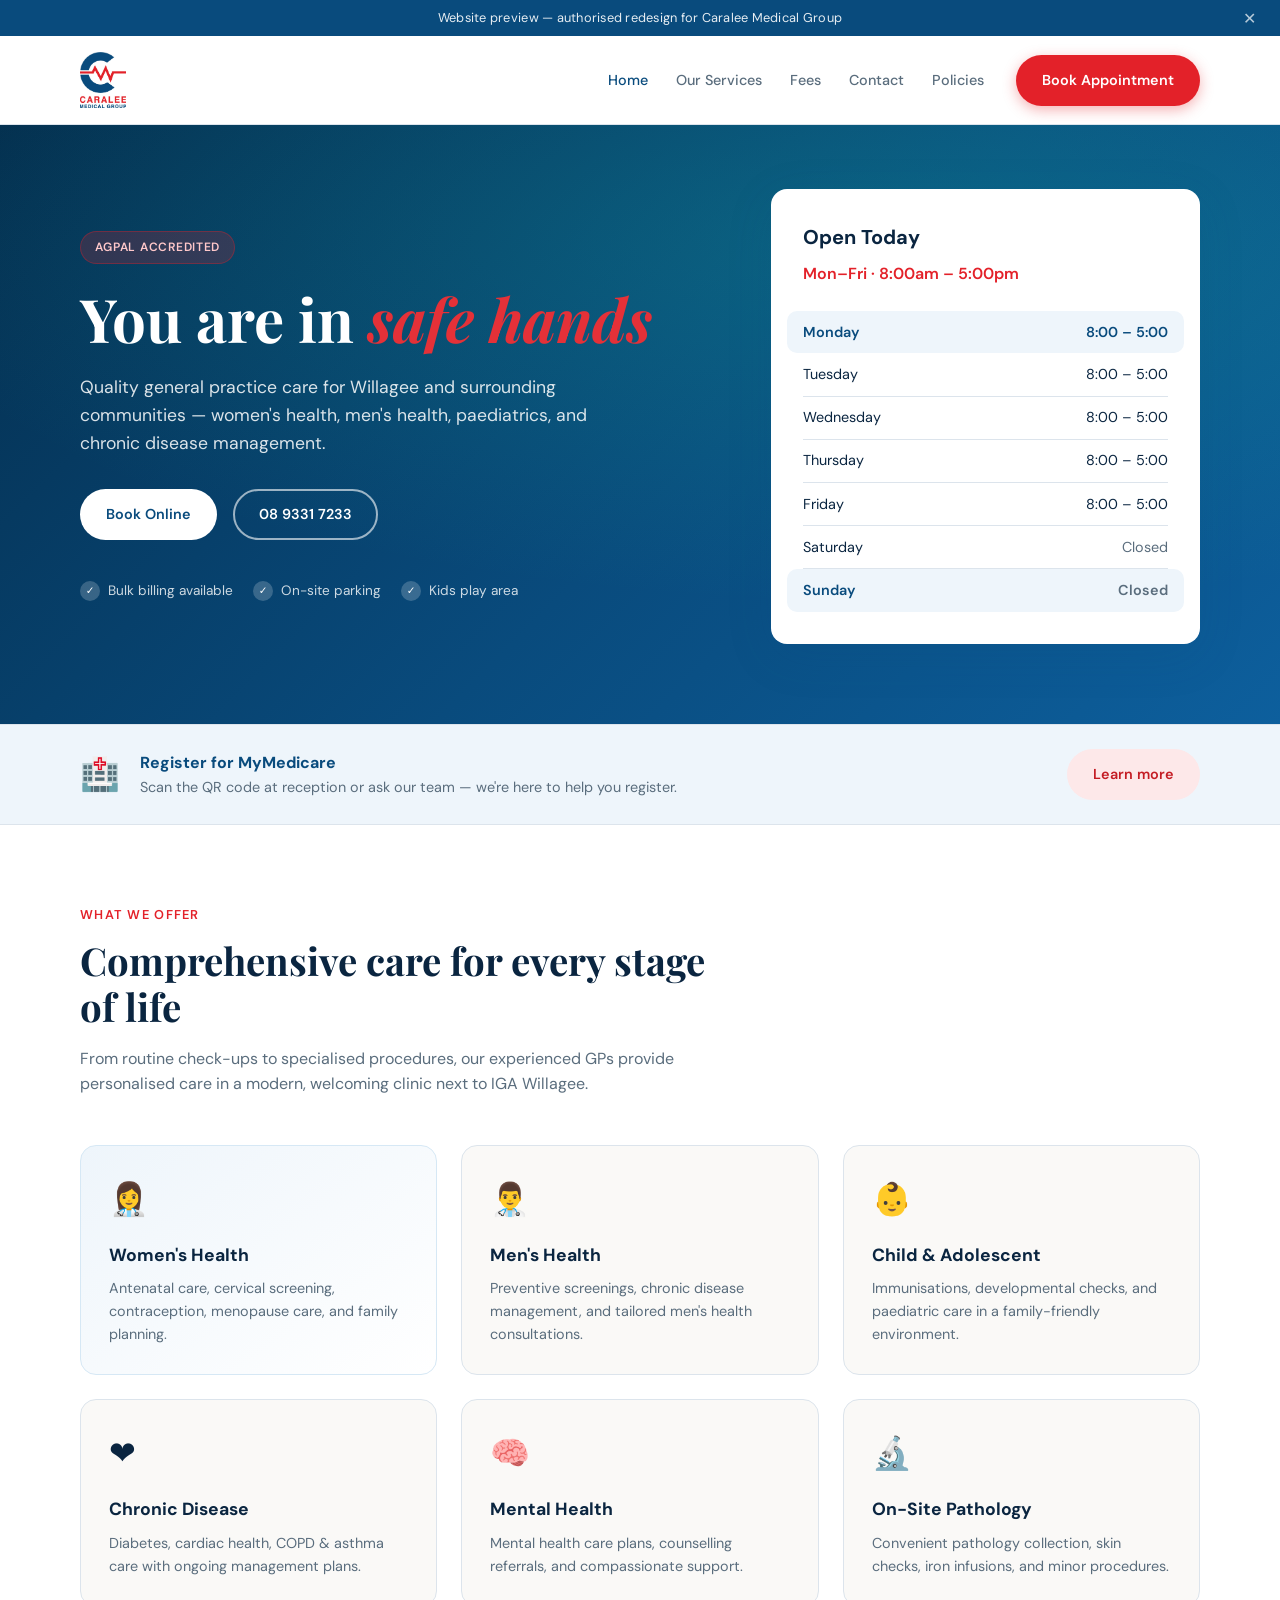
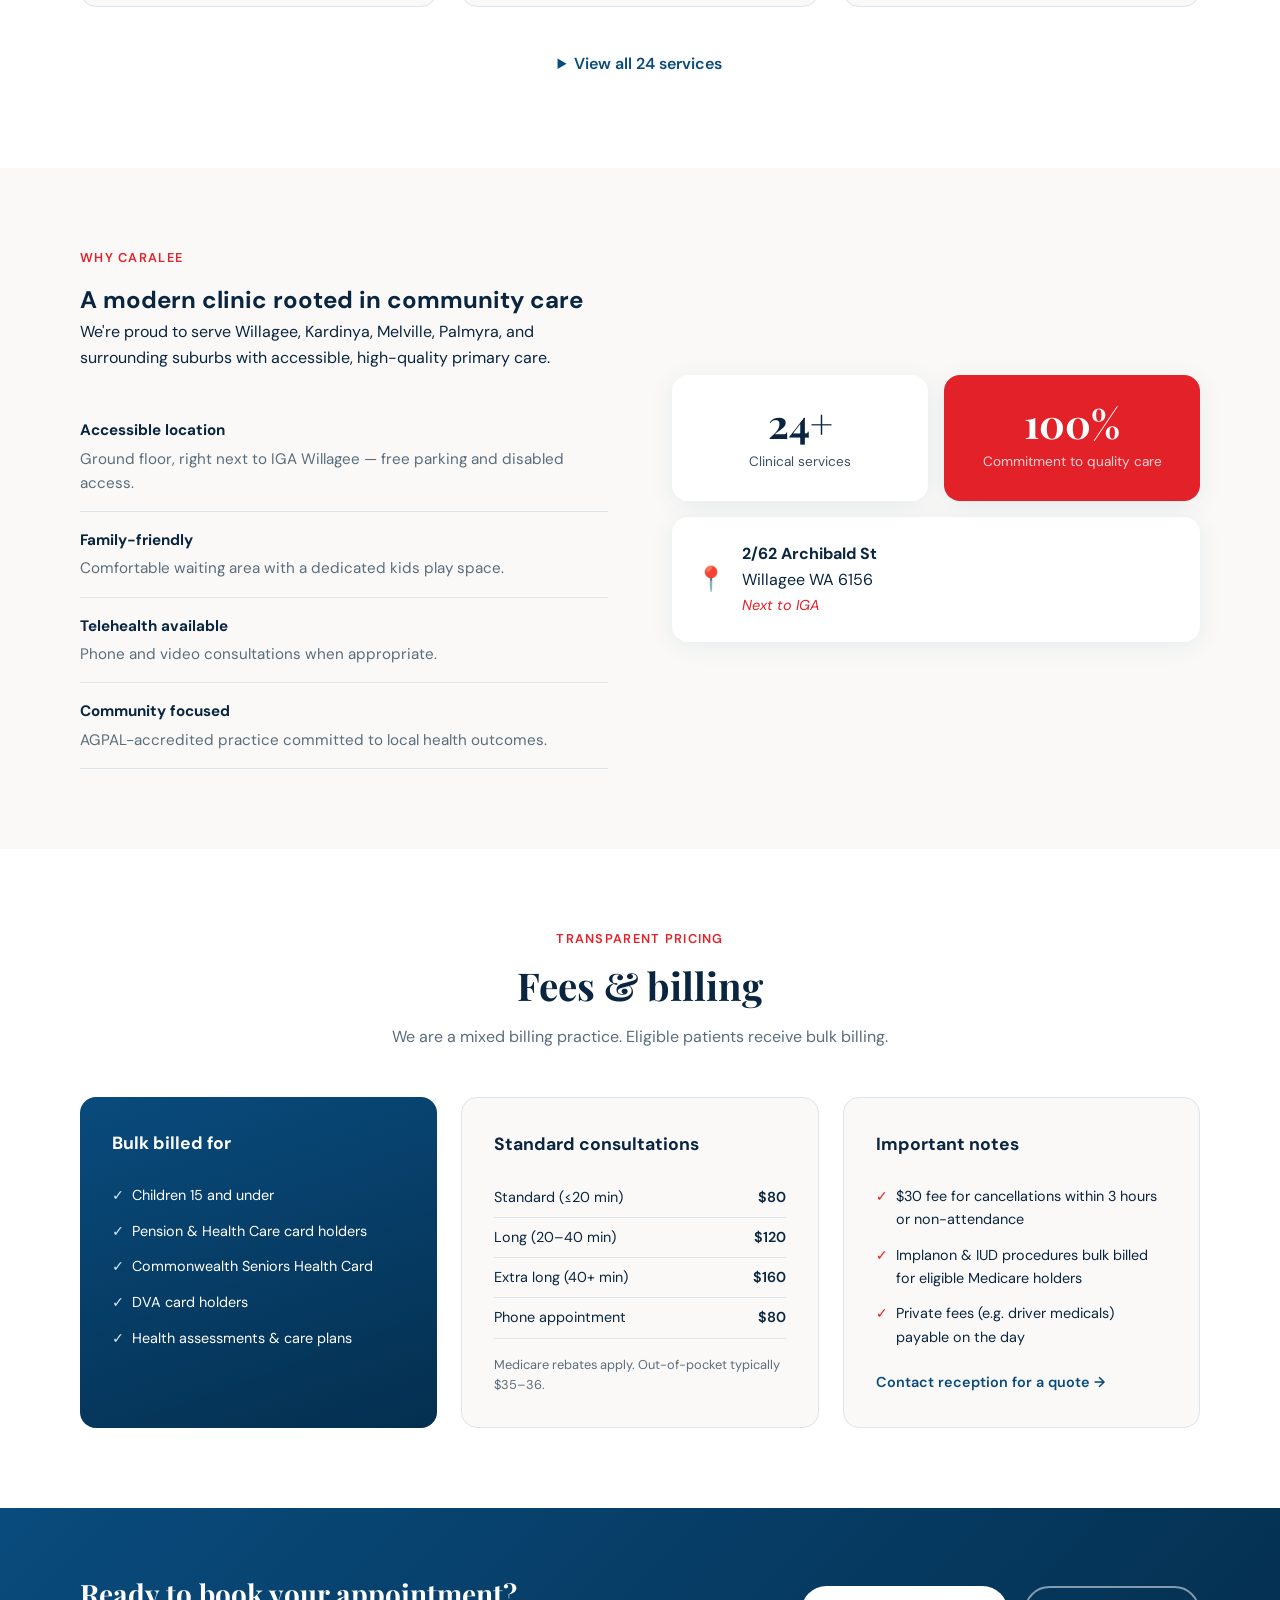
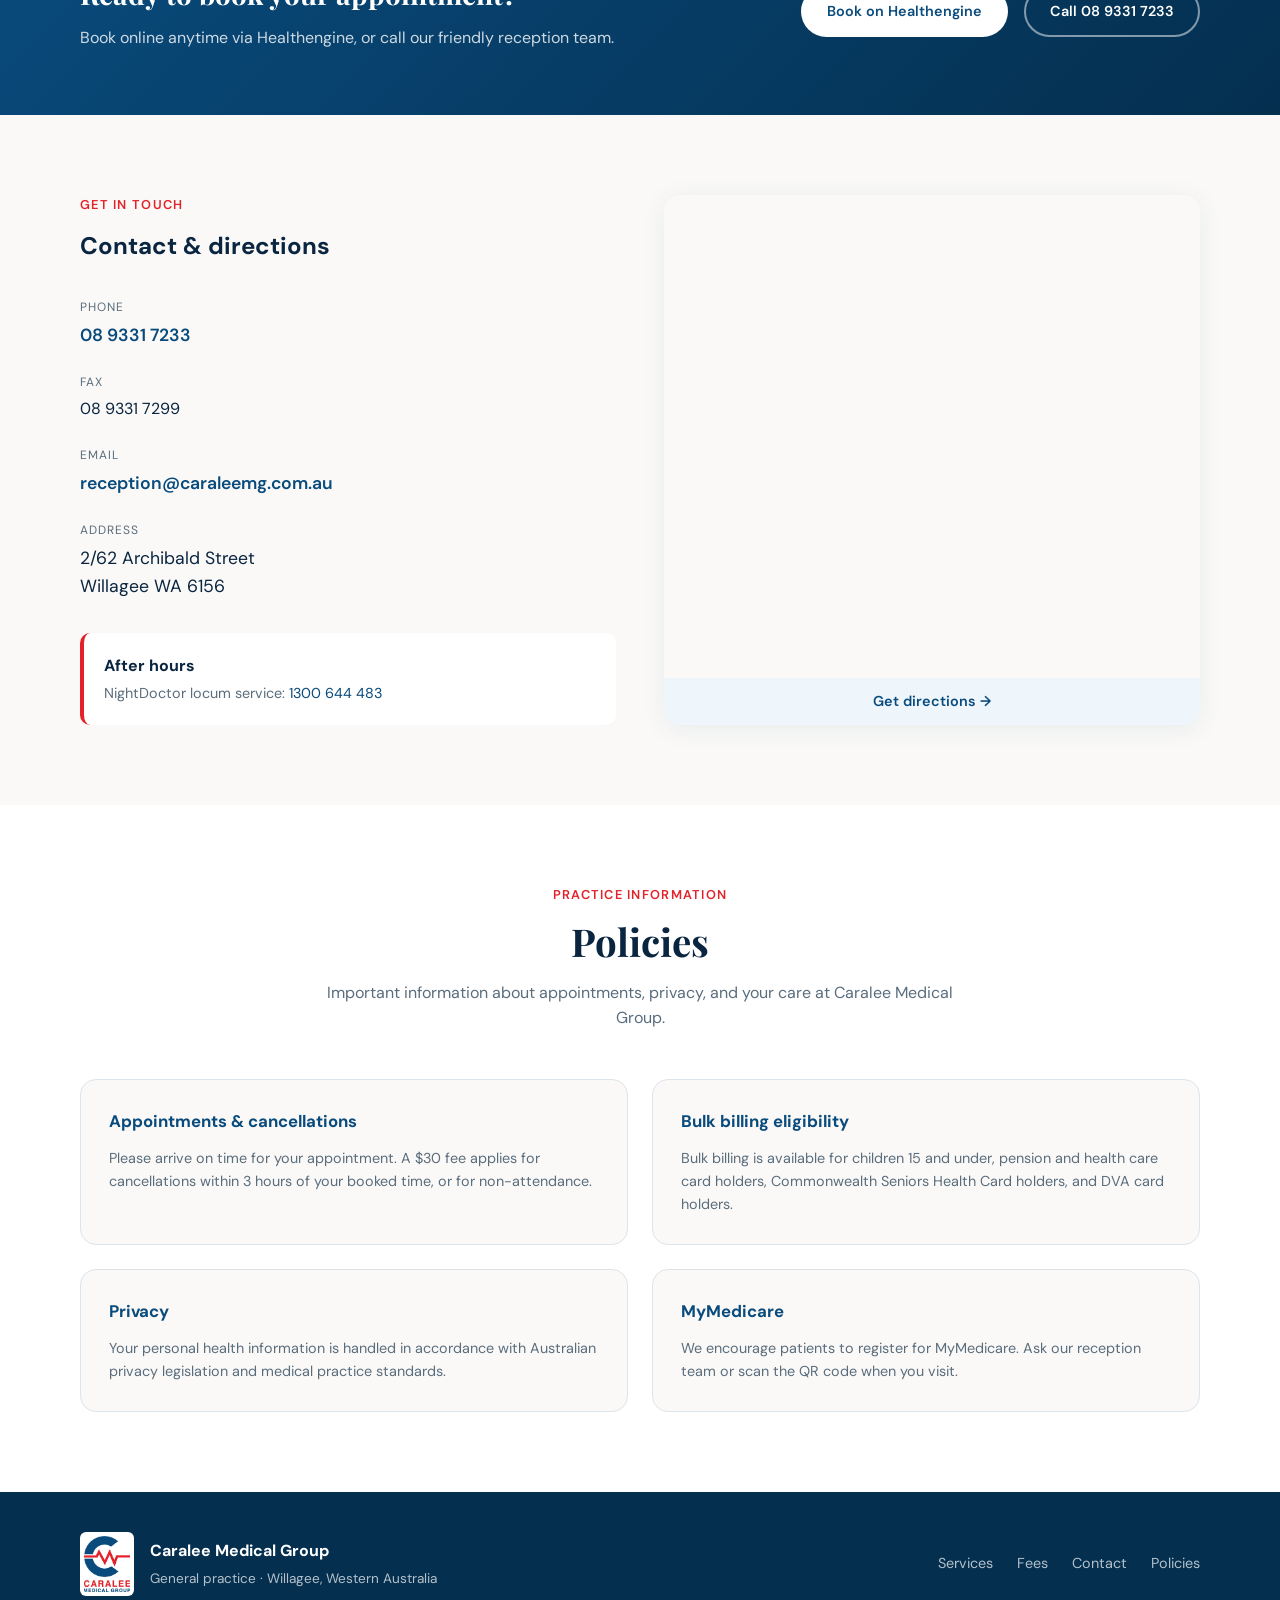
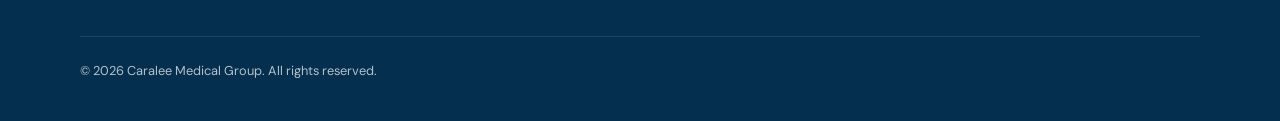
==== commit 5b45621b: "Deploy interactive preview site with original logo and GitHub Pages - Preserve original Caralee logo" ====
--- a/mockup/index.html
+++ b/mockup/index.html
@@ -3,19 +3,23 @@
 <head>
   <meta charset="UTF-8">
   <meta name="viewport" content="width=device-width, initial-scale=1.0">
-  <title>Caralee Medical Group — Revamped Mockup</title>
+  <title>Caralee Medical Group | General Practitioner — Willagee WA</title>
+  <link rel="icon" href="https://static.wixstatic.com/media/5c74da_e5792b339d1041f39de2ff502dbc7711%7Emv2.jpg/v1/fill/w_32%2Ch_32%2Clg_1%2Cusm_0.66_1.00_0.01/5c74da_e5792b339d1041f39de2ff502dbc7711%7Emv2.jpg" type="image/jpeg">
   <link rel="preconnect" href="https://fonts.googleapis.com">
   <link rel="preconnect" href="https://fonts.gstatic.com" crossorigin>
   <link href="https://fonts.googleapis.com/css2?family=DM+Sans:ital,opsz,wght@0,9..40,400;0,9..40,500;0,9..40,600;0,9..40,700;1,9..40,400&family=Playfair+Display:wght@600;700&display=swap" rel="stylesheet">
   <link rel="stylesheet" href="styles.css">
 </head>
 <body>
-  <div class="mockup-banner">Design mockup — not the live site</div>
+  <div class="mockup-banner" id="preview-banner">
+    <span>Website preview — authorised redesign for Caralee Medical Group</span>
+    <button type="button" id="dismiss-banner" aria-label="Dismiss banner">✕</button>
+  </div>
 
   <header class="site-header">
     <div class="container header-inner">
       <a href="#" class="logo">
-        <img src="logo.jpg" alt="Caralee Medical Group" class="logo-img" width="140" height="56">
+        <img src="logo.jpg" alt="Caralee Medical Group" class="logo-img" width="283" height="342">
       </a>
       <button class="nav-toggle" aria-label="Open menu" aria-expanded="false">
         <span></span><span></span><span></span>
@@ -266,11 +270,43 @@
             <p>NightDoctor locum service: <a href="tel:1300644483">1300 644 483</a></p>
           </div>
         </div>
-        <div class="map-placeholder">
-          <div class="map-inner">
-            <span>📍</span>
-            <p>Interactive map<br><small>Ground floor, next to IGA Willagee</small></p>
-          </div>
+        <div class="map-embed">
+          <iframe
+            title="Caralee Medical Group location map"
+            src="https://maps.google.com/maps?q=2%2F62+Archibald+Street+Willagee+WA+6156&output=embed"
+            loading="lazy"
+            referrerpolicy="no-referrer-when-downgrade"
+            allowfullscreen>
+          </iframe>
+          <a class="map-link" href="https://www.google.com/maps/dir/?api=1&destination=2%2F62+Archibald+Street+Willagee+WA+6156" target="_blank" rel="noopener">Get directions →</a>
+        </div>
+      </div>
+    </section>
+
+    <section id="policies" class="policies">
+      <div class="container">
+        <div class="section-header centered">
+          <span class="section-label">Practice information</span>
+          <h2>Policies</h2>
+          <p>Important information about appointments, privacy, and your care at Caralee Medical Group.</p>
+        </div>
+        <div class="policies-grid">
+          <article class="policy-card">
+            <h3>Appointments &amp; cancellations</h3>
+            <p>Please arrive on time for your appointment. A $30 fee applies for cancellations within 3 hours of your booked time, or for non-attendance.</p>
+          </article>
+          <article class="policy-card">
+            <h3>Bulk billing eligibility</h3>
+            <p>Bulk billing is available for children 15 and under, pension and health care card holders, Commonwealth Seniors Health Card holders, and DVA card holders.</p>
+          </article>
+          <article class="policy-card">
+            <h3>Privacy</h3>
+            <p>Your personal health information is handled in accordance with Australian privacy legislation and medical practice standards.</p>
+          </article>
+          <article class="policy-card">
+            <h3>MyMedicare</h3>
+            <p>We encourage patients to register for MyMedicare. Ask our reception team or scan the QR code when you visit.</p>
+          </article>
         </div>
       </div>
     </section>
@@ -279,8 +315,11 @@
   <footer class="site-footer">
     <div class="container footer-grid">
       <div class="footer-brand">
-        <strong>Caralee Medical Group</strong>
-        <p>General practice · Willagee, Western Australia</p>
+        <img src="logo.jpg" alt="" class="footer-logo" width="120" height="145">
+        <div>
+          <strong>Caralee Medical Group</strong>
+          <p>General practice · Willagee, Western Australia</p>
+        </div>
       </div>
       <nav class="footer-nav">
         <a href="#services">Services</a>
@@ -288,7 +327,7 @@
         <a href="#contact">Contact</a>
         <a href="#policies">Policies</a>
       </nav>
-      <p class="footer-copy">© 2026 Caralee Medical Group. Design mockup.</p>
+      <p class="footer-copy">© 2026 Caralee Medical Group. All rights reserved.</p>
     </div>
   </footer>
 
--- a/mockup/styles.css
+++ b/mockup/styles.css
@@ -48,14 +48,34 @@
 
 /* Mockup banner */
 .mockup-banner {
-  background: #1e293b;
-  color: #94a3b8;
+  background: var(--blue-700);
+  color: rgba(255, 255, 255, 0.9);
   text-align: center;
-  padding: 0.5rem;
-  font-size: 0.75rem;
-  letter-spacing: 0.08em;
-  text-transform: uppercase;
-}
+  padding: 0.5rem 2.5rem;
+  font-size: 0.8rem;
+  letter-spacing: 0.02em;
+  display: flex;
+  align-items: center;
+  justify-content: center;
+  gap: 1rem;
+  position: relative;
+}
+
+.mockup-banner.hidden { display: none; }
+
+#dismiss-banner {
+  position: absolute;
+  right: 1rem;
+  background: none;
+  border: none;
+  color: white;
+  font-size: 1rem;
+  cursor: pointer;
+  opacity: 0.7;
+  padding: 0.25rem 0.5rem;
+}
+
+#dismiss-banner:hover { opacity: 1; }
 
 /* Header */
 .site-header {
@@ -81,7 +101,7 @@
 }
 
 .logo-img {
-  height: 52px;
+  height: 56px;
   width: auto;
   object-fit: contain;
 }
@@ -663,21 +683,60 @@
 
 .after-hours p { font-size: 0.9rem; color: var(--text-muted); margin-top: 0.25rem; }
 
-.map-placeholder {
-  background: var(--border);
+.map-embed {
   border-radius: var(--radius);
+  overflow: hidden;
   min-height: 320px;
   display: flex;
-  align-items: center;
-  justify-content: center;
-}
-
-.map-inner {
+  flex-direction: column;
+  box-shadow: var(--shadow);
+}
+
+.map-embed iframe {
+  width: 100%;
+  flex: 1;
+  min-height: 280px;
+  border: 0;
+}
+
+.map-link {
+  display: block;
   text-align: center;
+  padding: 0.75rem;
+  background: var(--blue-50);
+  font-weight: 600;
+  font-size: 0.9rem;
+}
+
+/* Policies */
+.policies {
+  padding: 5rem 0;
+  background: white;
+}
+
+.policies-grid {
+  display: grid;
+  grid-template-columns: repeat(2, 1fr);
+  gap: 1.5rem;
+}
+
+.policy-card {
+  background: var(--cream);
+  border: 1px solid var(--border);
+  border-radius: var(--radius);
+  padding: 1.75rem;
+}
+
+.policy-card h3 {
+  font-size: 1.05rem;
+  color: var(--blue-700);
+  margin-bottom: 0.75rem;
+}
+
+.policy-card p {
+  font-size: 0.9rem;
   color: var(--text-muted);
 }
-
-.map-inner span { font-size: 3rem; display: block; margin-bottom: 0.5rem; }
 
 /* Footer */
 .site-footer {
@@ -691,6 +750,21 @@
   align-items: center;
   gap: 2rem;
   flex-wrap: wrap;
+}
+
+.footer-brand {
+  display: flex;
+  align-items: center;
+  gap: 1rem;
+}
+
+.footer-logo {
+  height: 64px;
+  width: auto;
+  object-fit: contain;
+  border-radius: 6px;
+  background: white;
+  padding: 4px;
 }
 
 .footer-brand strong {
@@ -724,7 +798,8 @@
   .why-grid,
   .contact-grid,
   .services-grid,
-  .fees-grid { grid-template-columns: 1fr; }
+  .fees-grid,
+  .policies-grid { grid-template-columns: 1fr; }
 
   .why-visual { grid-template-columns: 1fr 1fr; }
 
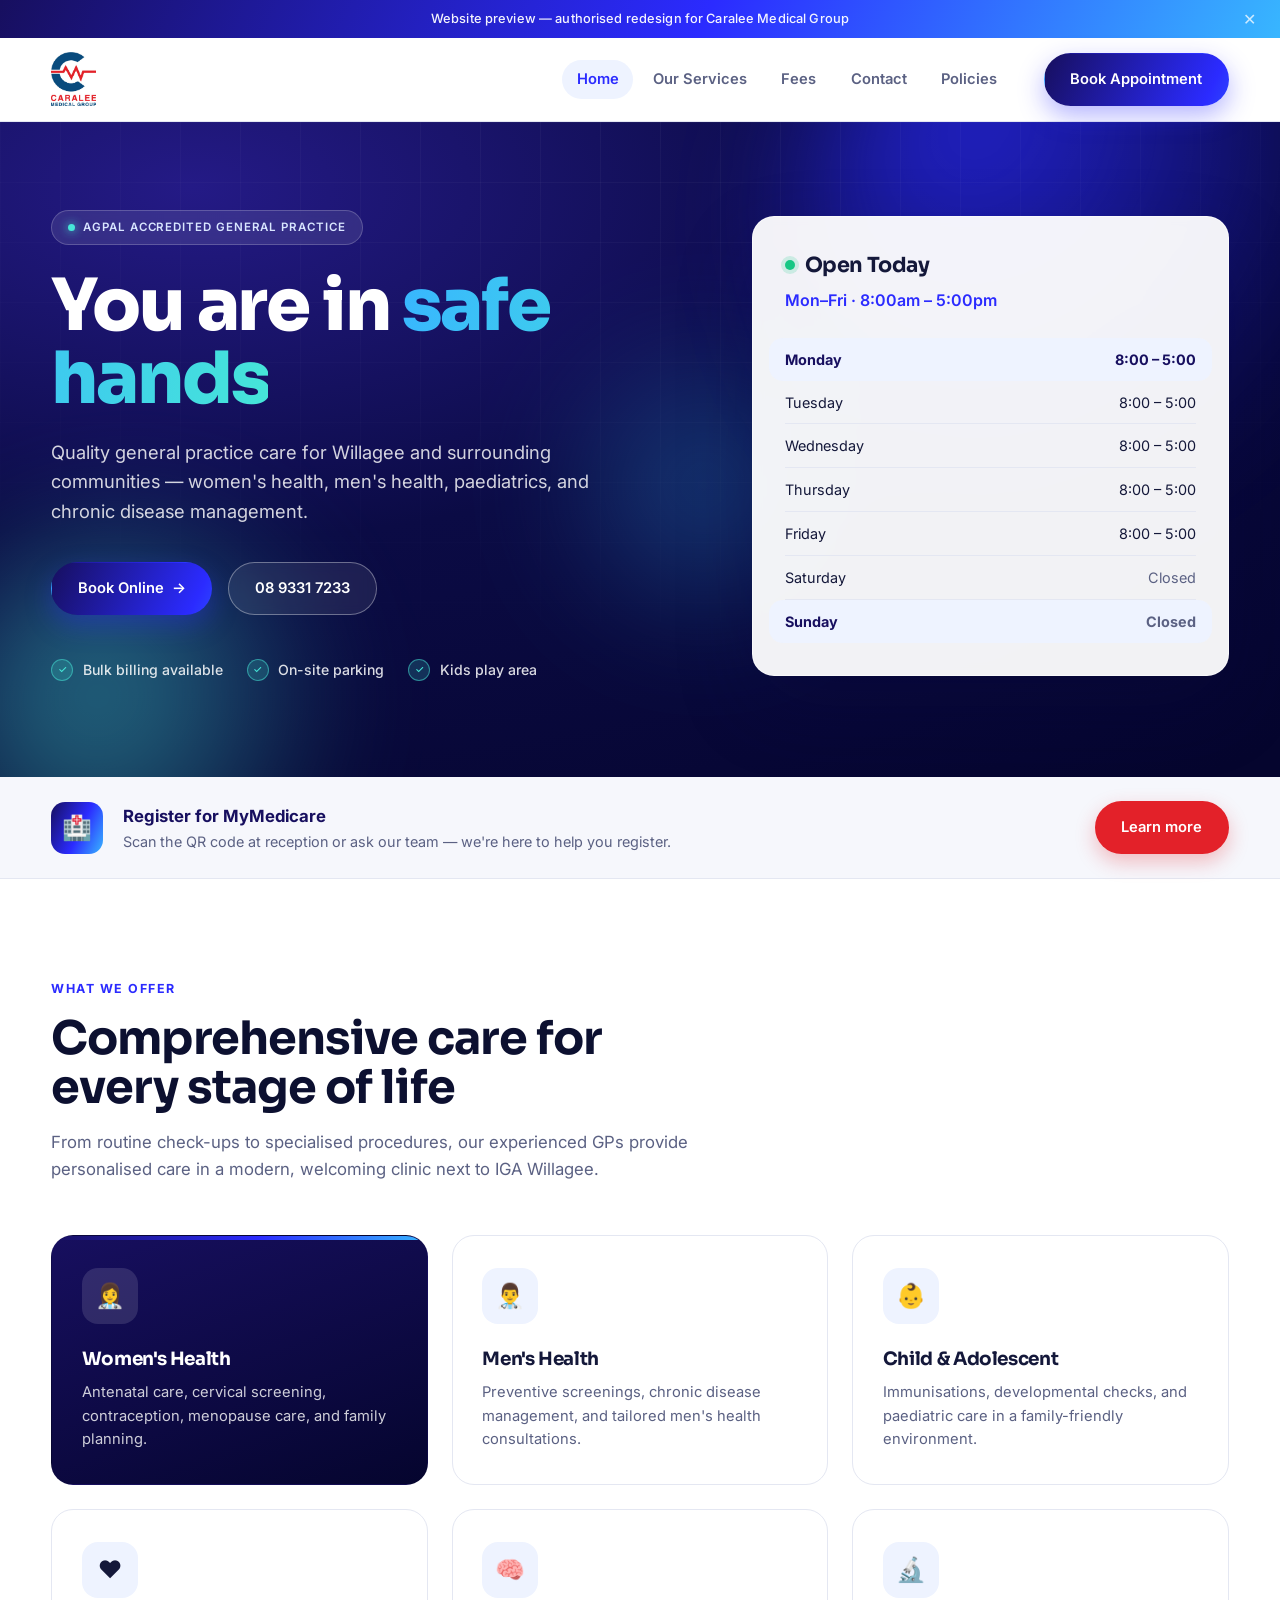
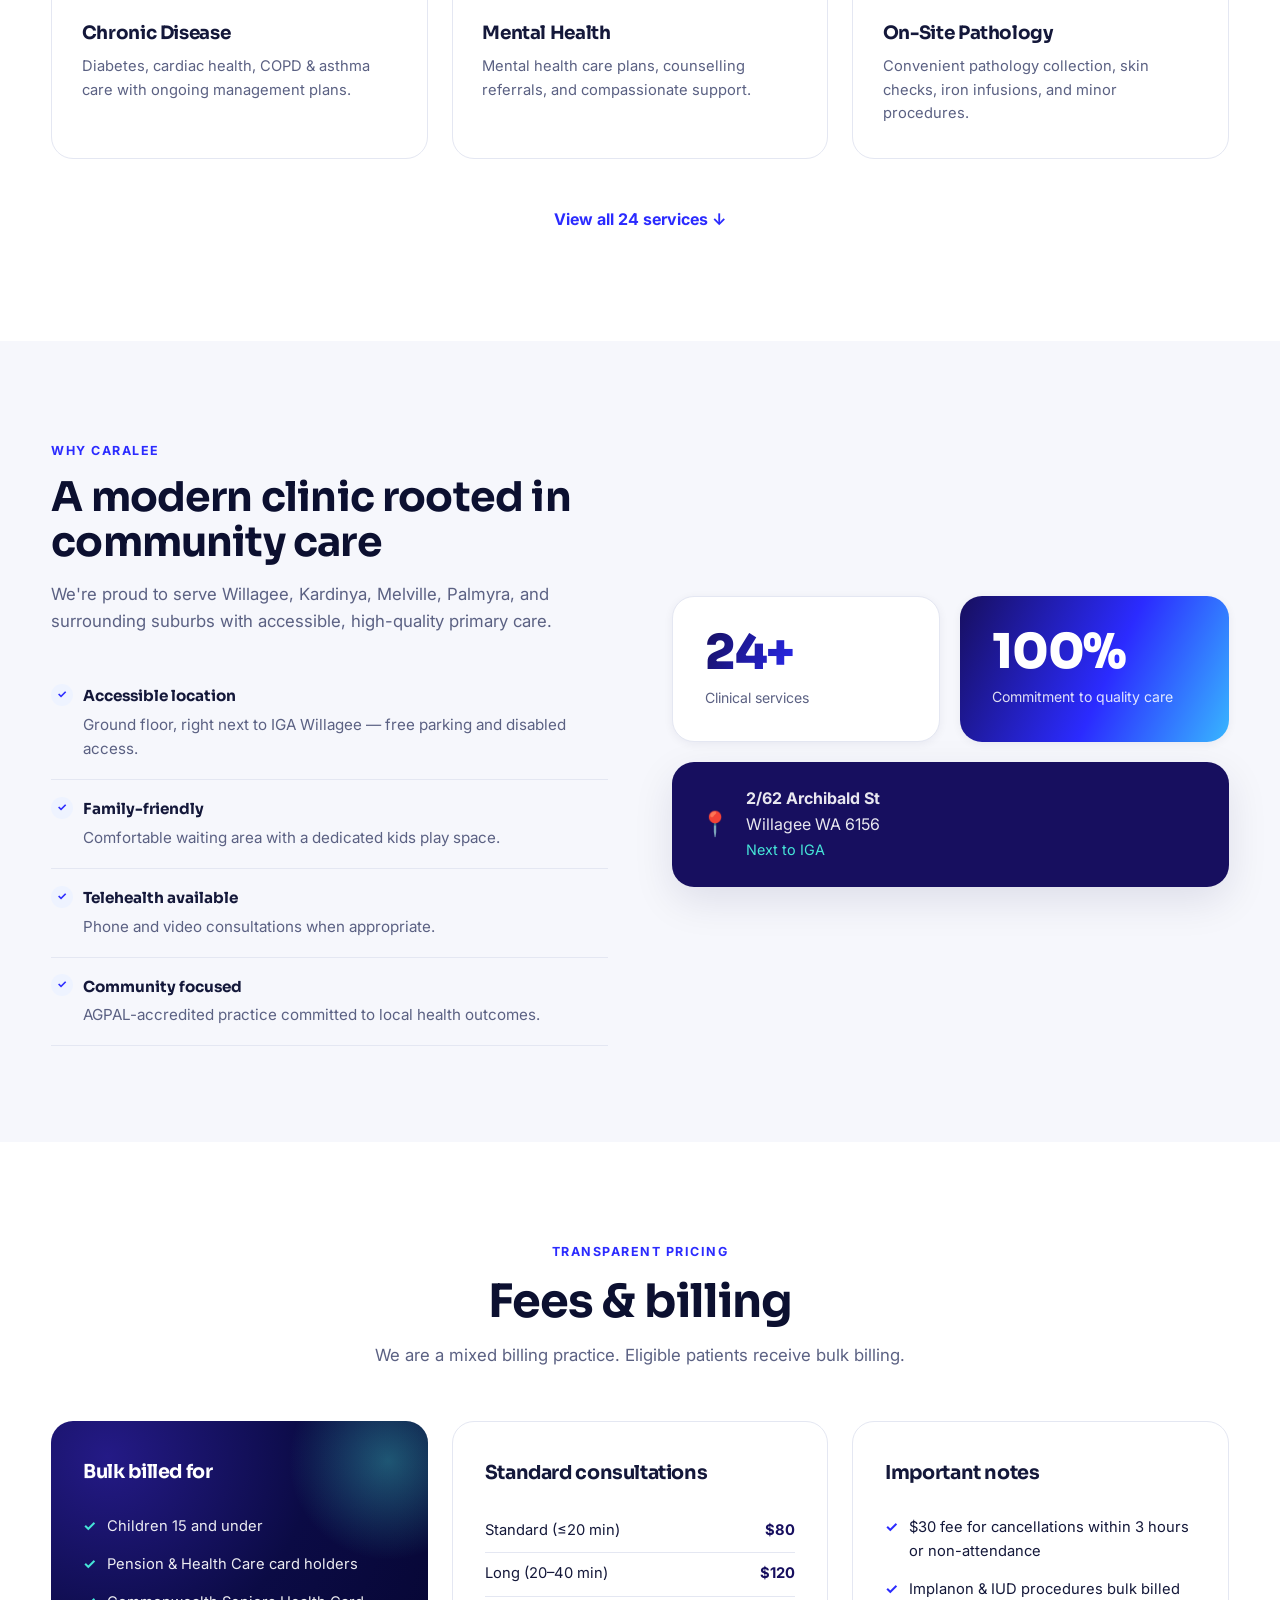
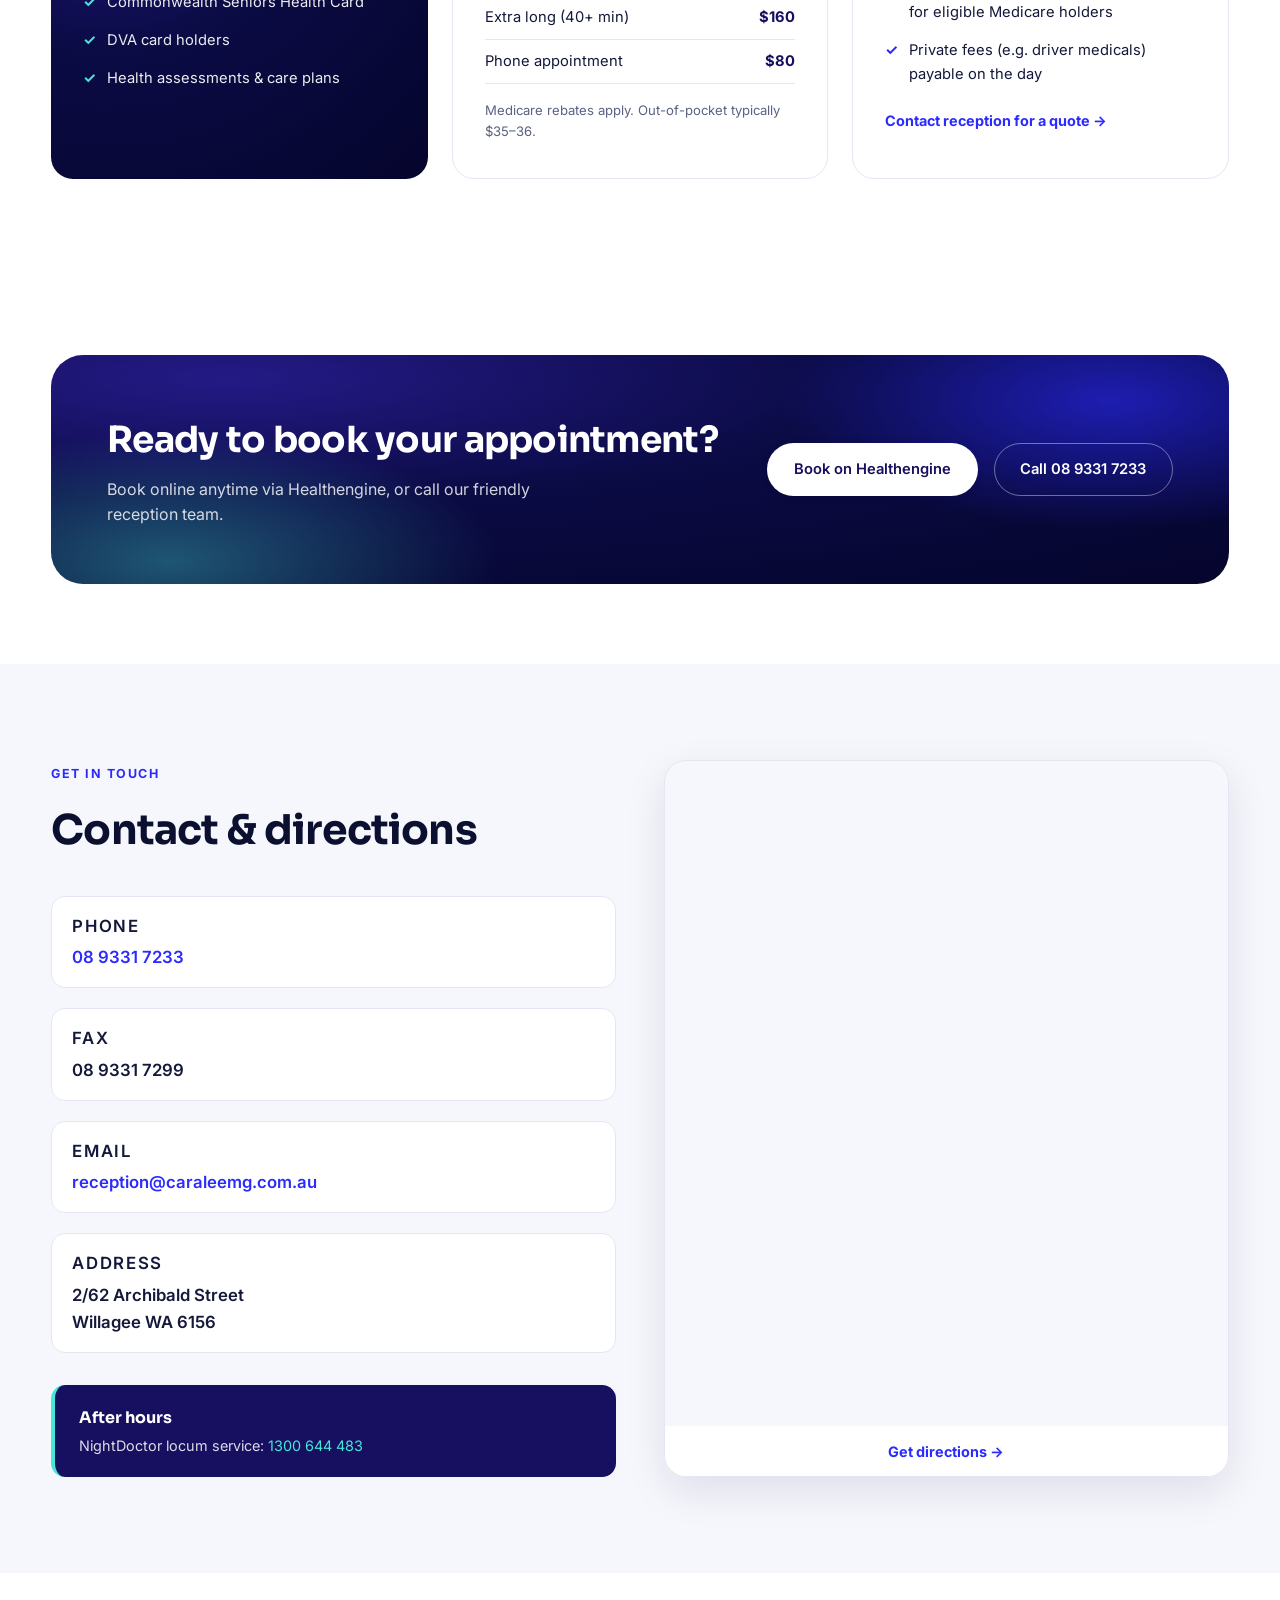
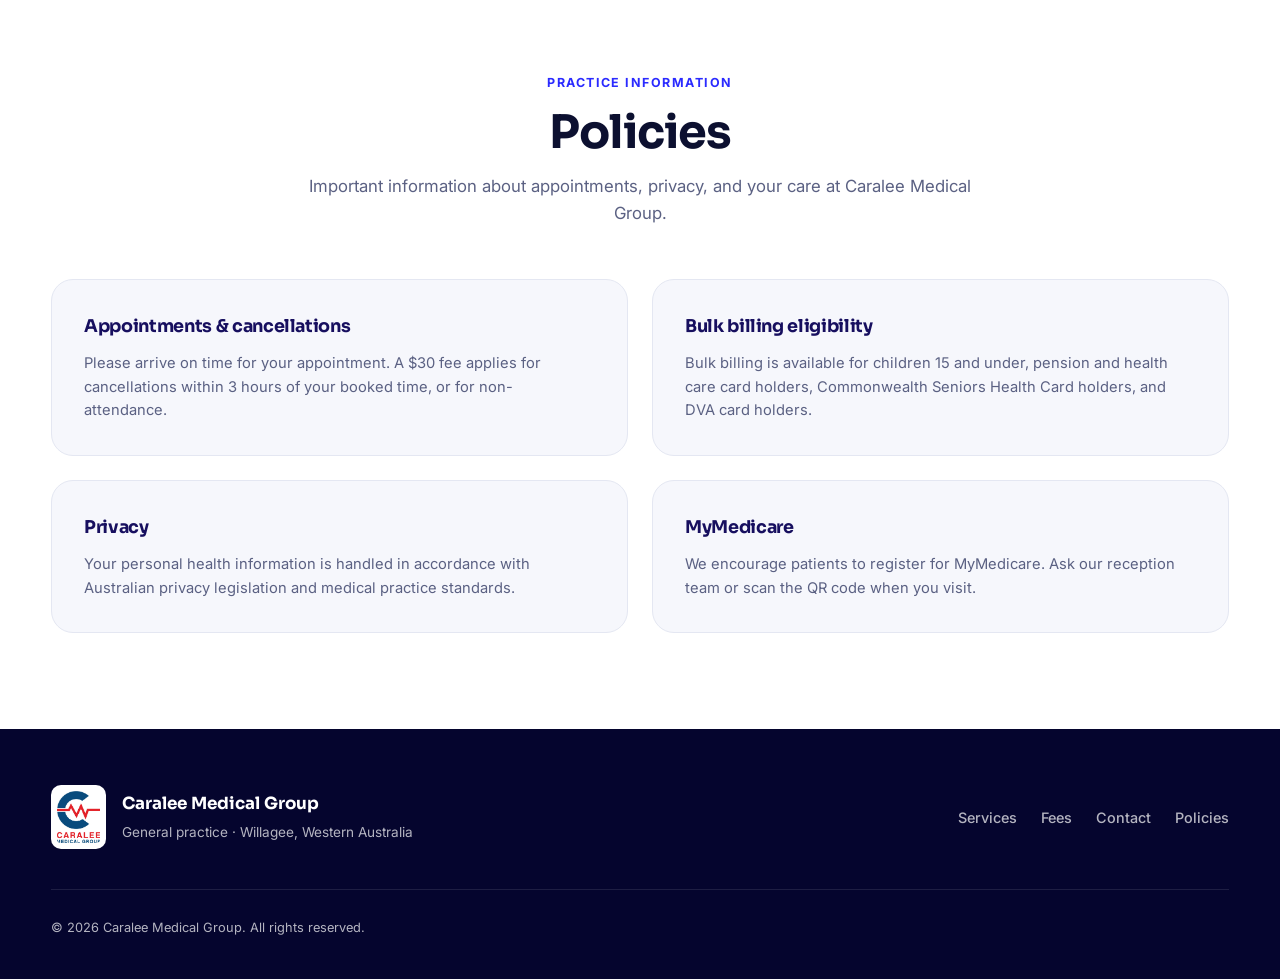
==== commit 7c477c0c: "Revamp Caralee mockup with Medtronic-influenced 2026 design Co-authored-by: minidigital <minidigital" ====
--- a/mockup/index.html
+++ b/mockup/index.html
@@ -7,7 +7,7 @@
   <link rel="icon" href="https://static.wixstatic.com/media/5c74da_e5792b339d1041f39de2ff502dbc7711%7Emv2.jpg/v1/fill/w_32%2Ch_32%2Clg_1%2Cusm_0.66_1.00_0.01/5c74da_e5792b339d1041f39de2ff502dbc7711%7Emv2.jpg" type="image/jpeg">
   <link rel="preconnect" href="https://fonts.googleapis.com">
   <link rel="preconnect" href="https://fonts.gstatic.com" crossorigin>
-  <link href="https://fonts.googleapis.com/css2?family=DM+Sans:ital,opsz,wght@0,9..40,400;0,9..40,500;0,9..40,600;0,9..40,700;1,9..40,400&family=Playfair+Display:wght@600;700&display=swap" rel="stylesheet">
+  <link href="https://fonts.googleapis.com/css2?family=Inter:wght@400;500;600;700&family=Sora:wght@500;600;700;800&display=swap" rel="stylesheet">
   <link rel="stylesheet" href="styles.css">
 </head>
 <body>
@@ -37,15 +37,20 @@
 
   <main>
     <section id="home" class="hero">
-      <div class="hero-bg"></div>
+      <div class="hero-bg">
+        <span class="hero-orb orb-1"></span>
+        <span class="hero-orb orb-2"></span>
+        <span class="hero-orb orb-3"></span>
+        <span class="hero-grid-lines"></span>
+      </div>
       <div class="container hero-grid">
         <div class="hero-content">
-          <span class="badge">AGPAL Accredited</span>
+          <span class="badge">AGPAL Accredited General Practice</span>
           <h1>You are in <em>safe hands</em></h1>
           <p class="hero-lead">Quality general practice care for Willagee and surrounding communities — women's health, men's health, paediatrics, and chronic disease management.</p>
           <div class="hero-actions">
-            <a href="#book" class="btn btn-white">Book Online</a>
-            <a href="tel:+61893317233" class="btn btn-outline">08 9331 7233</a>
+            <a href="#book" class="btn btn-primary btn-arrow">Book Online <span class="arrow">→</span></a>
+            <a href="tel:+61893317233" class="btn btn-glass">08 9331 7233</a>
           </div>
           <div class="hero-trust">
             <div class="trust-item">
--- a/mockup/styles.css
+++ b/mockup/styles.css
@@ -1,27 +1,39 @@
 :root {
-  --blue-900: #042f4f;
-  --blue-800: #063d66;
-  --blue-700: #094b7d;
-  --blue-600: #0d5f9d;
-  --blue-500: #1a74b8;
-  --blue-100: #d6e8f5;
-  --blue-50: #eef5fb;
+  /* Deep Medtronic-style indigo + electric blue system */
+  --indigo-950: #05052e;
+  --indigo-900: #0b0b45;
+  --indigo-800: #170f5f;
+  --indigo-700: #241a86;
+  --blue-electric: #2b2bff;
+  --blue-bright: #1e6bff;
+  --blue-sky: #38b6ff;
+  --cyan: #46e6d8;
+  --blue-100: #dbe4ff;
+  --blue-50: #eef3ff;
+  /* Caralee brand accents preserved */
   --red-700: #c41c24;
   --red-600: #e32129;
-  --red-500: #e43138;
-  --red-100: #fde8e9;
-  --red-50: #fef2f2;
-  --cream: #faf9f7;
-  --warm-white: #ffffff;
-  --text: #0a2540;
-  --text-muted: #5a6d7d;
-  --border: #dce4ec;
-  --shadow: 0 4px 24px rgba(9, 75, 125, 0.08);
-  --shadow-lg: 0 12px 48px rgba(9, 75, 125, 0.12);
-  --radius: 16px;
-  --radius-sm: 10px;
-  --font-sans: "DM Sans", system-ui, sans-serif;
-  --font-display: "Playfair Display", Georgia, serif;
+  --red-500: #ff4d54;
+  --red-100: #ffe1e2;
+  /* Neutrals */
+  --ink: #0c1030;
+  --text: #14183a;
+  --text-muted: #5b6183;
+  --surface: #ffffff;
+  --surface-2: #f6f7fc;
+  --surface-3: #eef1f9;
+  --border: #e4e7f2;
+  --shadow-sm: 0 2px 10px rgba(11, 11, 69, 0.06);
+  --shadow: 0 14px 40px rgba(11, 11, 69, 0.10);
+  --shadow-lg: 0 30px 80px rgba(11, 11, 69, 0.20);
+  --radius: 22px;
+  --radius-sm: 14px;
+  --radius-lg: 32px;
+  --grad-brand: linear-gradient(115deg, var(--indigo-800) 0%, var(--blue-electric) 55%, var(--blue-sky) 100%);
+  --grad-hero: radial-gradient(120% 120% at 15% 10%, var(--indigo-700) 0%, var(--indigo-900) 45%, var(--indigo-950) 100%);
+  --grad-text: linear-gradient(100deg, var(--blue-sky), var(--cyan));
+  --font-sans: "Inter", system-ui, -apple-system, sans-serif;
+  --font-display: "Sora", "Inter", system-ui, sans-serif;
 }
 
 *, *::before, *::after { box-sizing: border-box; margin: 0; padding: 0; }
@@ -31,29 +43,33 @@
 body {
   font-family: var(--font-sans);
   color: var(--text);
-  background: var(--cream);
+  background: var(--surface);
   line-height: 1.6;
   -webkit-font-smoothing: antialiased;
+  text-rendering: optimizeLegibility;
 }
 
 img { max-width: 100%; display: block; }
 
-a { color: var(--blue-700); text-decoration: none; }
-a:hover { color: var(--blue-600); }
+a { color: var(--blue-bright); text-decoration: none; }
+a:hover { color: var(--blue-electric); }
+
+h1, h2, h3 { font-family: var(--font-display); letter-spacing: -0.02em; }
 
 .container {
-  width: min(1120px, 92vw);
+  width: min(1180px, 92vw);
   margin-inline: auto;
 }
 
 /* Mockup banner */
 .mockup-banner {
-  background: var(--blue-700);
-  color: rgba(255, 255, 255, 0.9);
+  background: var(--grad-brand);
+  color: rgba(255, 255, 255, 0.95);
   text-align: center;
-  padding: 0.5rem 2.5rem;
+  padding: 0.55rem 2.5rem;
   font-size: 0.8rem;
-  letter-spacing: 0.02em;
+  font-weight: 500;
+  letter-spacing: 0.01em;
   display: flex;
   align-items: center;
   justify-content: center;
@@ -71,7 +87,7 @@
   color: white;
   font-size: 1rem;
   cursor: pointer;
-  opacity: 0.7;
+  opacity: 0.75;
   padding: 0.25rem 0.5rem;
 }
 
@@ -82,8 +98,8 @@
   position: sticky;
   top: 0;
   z-index: 100;
-  background: rgba(255, 255, 255, 0.92);
-  backdrop-filter: blur(12px);
+  background: rgba(255, 255, 255, 0.75);
+  backdrop-filter: saturate(180%) blur(16px);
   border-bottom: 1px solid var(--border);
 }
 
@@ -91,7 +107,7 @@
   display: flex;
   align-items: center;
   gap: 2rem;
-  padding: 1rem 0;
+  padding: 0.9rem 0;
 }
 
 .logo {
@@ -101,26 +117,28 @@
 }
 
 .logo-img {
-  height: 56px;
+  height: 54px;
   width: auto;
   object-fit: contain;
 }
 
 .main-nav {
   display: flex;
-  gap: 1.75rem;
+  gap: 0.35rem;
   margin-left: auto;
 }
 
 .main-nav a {
   color: var(--text-muted);
-  font-size: 0.9rem;
-  font-weight: 500;
-  transition: color 0.2s;
-}
-
-.main-nav a:hover,
-.main-nav a.active { color: var(--blue-700); }
+  font-size: 0.92rem;
+  font-weight: 600;
+  padding: 0.5rem 0.9rem;
+  border-radius: 999px;
+  transition: color 0.2s, background 0.2s;
+}
+
+.main-nav a:hover { color: var(--indigo-800); background: var(--surface-3); }
+.main-nav a.active { color: var(--blue-electric); background: var(--blue-50); }
 
 .nav-toggle {
   display: none;
@@ -135,9 +153,9 @@
 
 .nav-toggle span {
   display: block;
-  width: 22px;
+  width: 24px;
   height: 2px;
-  background: var(--text);
+  background: var(--ink);
   border-radius: 2px;
   transition: 0.3s;
 }
@@ -147,179 +165,269 @@
   display: inline-flex;
   align-items: center;
   justify-content: center;
-  padding: 0.75rem 1.5rem;
+  gap: 0.5rem;
+  padding: 0.85rem 1.6rem;
   border-radius: 999px;
+  font-family: var(--font-sans);
   font-weight: 600;
-  font-size: 0.9rem;
-  border: 2px solid transparent;
+  font-size: 0.92rem;
+  border: 1.5px solid transparent;
   cursor: pointer;
-  transition: transform 0.2s, box-shadow 0.2s, background 0.2s;
+  transition: transform 0.25s cubic-bezier(.2,.8,.2,1), box-shadow 0.25s, background 0.25s, color 0.2s;
   white-space: nowrap;
 }
 
-.btn:hover { transform: translateY(-1px); }
+.btn:hover { transform: translateY(-2px); }
+
+.btn-arrow .arrow { transition: transform 0.25s; }
+.btn-arrow:hover .arrow { transform: translateX(4px); }
 
 .btn-primary {
-  background: var(--red-600);
-  color: white;
-  box-shadow: 0 4px 14px rgba(227, 33, 41, 0.35);
+  background: var(--grad-brand);
+  background-size: 160% 160%;
+  color: white;
+  box-shadow: 0 10px 26px rgba(43, 43, 255, 0.35);
 }
 
 .btn-primary:hover {
-  background: var(--red-700);
-  color: white;
-  box-shadow: 0 6px 20px rgba(227, 33, 41, 0.4);
+  color: white;
+  background-position: 100% 50%;
+  box-shadow: 0 14px 34px rgba(43, 43, 255, 0.45);
 }
 
 .btn-white {
   background: white;
-  color: var(--blue-700);
-}
-
-.btn-white:hover { background: var(--blue-50); color: var(--blue-900); }
-
-.btn-outline {
-  border-color: rgba(255, 255, 255, 0.6);
+  color: var(--indigo-800);
+  box-shadow: var(--shadow-sm);
+}
+
+.btn-white:hover { background: var(--blue-50); color: var(--indigo-900); }
+
+.btn-glass {
+  border-color: rgba(255, 255, 255, 0.35);
+  color: white;
+  background: rgba(255, 255, 255, 0.08);
+  backdrop-filter: blur(6px);
+}
+
+.btn-glass:hover {
+  background: rgba(255, 255, 255, 0.16);
+  color: white;
+  border-color: rgba(255, 255, 255, 0.55);
+}
+
+.btn-outline-light {
+  border-color: rgba(255, 255, 255, 0.4);
   color: white;
   background: transparent;
 }
 
-.btn-outline:hover {
-  background: rgba(255, 255, 255, 0.12);
-  color: white;
-}
-
-.btn-outline-light {
-  border-color: rgba(255, 255, 255, 0.5);
-  color: white;
-  background: transparent;
-}
+.btn-outline-light:hover { background: rgba(255, 255, 255, 0.12); color: white; }
 
 .btn-secondary {
-  background: var(--red-100);
-  color: var(--red-700);
-}
+  background: var(--red-600);
+  color: white;
+  box-shadow: 0 8px 20px rgba(227, 33, 41, 0.28);
+}
+
+.btn-secondary:hover { background: var(--red-700); color: white; }
 
 .header-cta { flex-shrink: 0; }
 
 /* Hero */
 .hero {
   position: relative;
-  padding: 4rem 0 5rem;
+  padding: 5.5rem 0 6rem;
   overflow: hidden;
+  isolation: isolate;
 }
 
 .hero-bg {
   position: absolute;
   inset: 0;
-  background:
-    radial-gradient(ellipse 80% 60% at 70% 20%, rgba(20, 184, 166, 0.25), transparent),
-    linear-gradient(135deg, var(--blue-900) 0%, var(--blue-700) 55%, var(--blue-600) 100%);
-  z-index: 0;
+  background: var(--grad-hero);
+  z-index: -2;
+}
+
+.hero-orb {
+  position: absolute;
+  border-radius: 50%;
+  filter: blur(60px);
+  opacity: 0.75;
+  z-index: -1;
+}
+
+.orb-1 {
+  width: 46vw;
+  height: 46vw;
+  top: -14vw;
+  right: -8vw;
+  background: radial-gradient(circle at 30% 30%, var(--blue-electric), transparent 70%);
+}
+
+.orb-2 {
+  width: 34vw;
+  height: 34vw;
+  bottom: -14vw;
+  left: -6vw;
+  background: radial-gradient(circle at 40% 40%, var(--cyan), transparent 68%);
+  opacity: 0.5;
+}
+
+.orb-3 {
+  width: 26vw;
+  height: 26vw;
+  top: 30%;
+  left: 42%;
+  background: radial-gradient(circle at 50% 50%, var(--blue-sky), transparent 70%);
+  opacity: 0.35;
+}
+
+.hero-grid-lines {
+  position: absolute;
+  inset: 0;
+  background-image:
+    linear-gradient(rgba(255,255,255,0.04) 1px, transparent 1px),
+    linear-gradient(90deg, rgba(255,255,255,0.04) 1px, transparent 1px);
+  background-size: 60px 60px;
+  mask-image: radial-gradient(120% 120% at 50% 0%, black, transparent 75%);
 }
 
 .hero-grid {
   position: relative;
   z-index: 1;
   display: grid;
-  grid-template-columns: 1.2fr 0.8fr;
-  gap: 3rem;
+  grid-template-columns: 1.15fr 0.85fr;
+  gap: 3.5rem;
   align-items: center;
 }
 
 .badge {
-  display: inline-block;
-  background: rgba(227, 33, 41, 0.2);
-  color: #ffc8ca;
-  padding: 0.35rem 0.85rem;
+  display: inline-flex;
+  align-items: center;
+  gap: 0.5rem;
+  background: rgba(255, 255, 255, 0.1);
+  color: #d9e6ff;
+  padding: 0.45rem 1rem;
   border-radius: 999px;
-  font-size: 0.75rem;
+  font-size: 0.72rem;
   font-weight: 600;
-  letter-spacing: 0.06em;
+  letter-spacing: 0.08em;
   text-transform: uppercase;
-  margin-bottom: 1.25rem;
-  border: 1px solid rgba(227, 33, 41, 0.35);
+  margin-bottom: 1.5rem;
+  border: 1px solid rgba(255, 255, 255, 0.2);
+  backdrop-filter: blur(6px);
+}
+
+.badge::before {
+  content: "";
+  width: 7px;
+  height: 7px;
+  border-radius: 50%;
+  background: var(--cyan);
+  box-shadow: 0 0 10px var(--cyan);
 }
 
 .hero h1 {
   font-family: var(--font-display);
-  font-size: clamp(2.5rem, 5vw, 3.75rem);
-  color: white;
-  line-height: 1.15;
-  margin-bottom: 1.25rem;
+  font-weight: 800;
+  font-size: clamp(2.75rem, 6vw, 4.5rem);
+  color: white;
+  line-height: 1.02;
+  letter-spacing: -0.03em;
+  margin-bottom: 1.4rem;
 }
 
 .hero h1 em {
-  font-style: italic;
-  color: var(--red-500);
+  font-style: normal;
+  background: var(--grad-text);
+  -webkit-background-clip: text;
+  background-clip: text;
+  -webkit-text-fill-color: transparent;
 }
 
 .hero-lead {
-  color: rgba(255, 255, 255, 0.85);
-  font-size: 1.1rem;
-  max-width: 520px;
-  margin-bottom: 2rem;
+  color: rgba(255, 255, 255, 0.82);
+  font-size: 1.15rem;
+  max-width: 540px;
+  margin-bottom: 2.25rem;
 }
 
 .hero-actions {
   display: flex;
   flex-wrap: wrap;
   gap: 1rem;
-  margin-bottom: 2.5rem;
+  margin-bottom: 2.75rem;
 }
 
 .hero-trust {
   display: flex;
   flex-wrap: wrap;
-  gap: 1.25rem;
+  gap: 1.5rem;
 }
 
 .trust-item {
   display: flex;
   align-items: center;
-  gap: 0.5rem;
-  color: rgba(255, 255, 255, 0.8);
-  font-size: 0.85rem;
+  gap: 0.6rem;
+  color: rgba(255, 255, 255, 0.85);
+  font-size: 0.88rem;
+  font-weight: 500;
 }
 
 .trust-icon {
-  width: 20px;
-  height: 20px;
-  background: rgba(255, 255, 255, 0.2);
+  width: 22px;
+  height: 22px;
+  background: rgba(70, 230, 216, 0.18);
+  border: 1px solid rgba(70, 230, 216, 0.5);
   border-radius: 50%;
   display: flex;
   align-items: center;
   justify-content: center;
   font-size: 0.65rem;
-  color: white;
-}
+  color: var(--cyan);
+}
+
+.hero-card { position: relative; }
 
 .hours-card {
-  background: white;
+  background: rgba(255, 255, 255, 0.95);
+  border: 1px solid rgba(255, 255, 255, 0.6);
   border-radius: var(--radius);
   padding: 2rem;
   box-shadow: var(--shadow-lg);
+  backdrop-filter: blur(6px);
 }
 
 .hours-card h2 {
-  font-size: 1.25rem;
-  margin-bottom: 0.5rem;
+  font-size: 1.3rem;
+  margin-bottom: 0.4rem;
+  display: flex;
+  align-items: center;
+  gap: 0.6rem;
+}
+
+.hours-card h2::before {
+  content: "";
+  width: 10px;
+  height: 10px;
+  border-radius: 50%;
+  background: #16c784;
+  box-shadow: 0 0 0 4px rgba(22, 199, 132, 0.18);
 }
 
 .hours-status {
-  color: var(--red-600);
+  color: var(--blue-electric);
   font-weight: 600;
   margin-bottom: 1.5rem;
 }
 
-.hours-list {
-  list-style: none;
-}
+.hours-list { list-style: none; }
 
 .hours-list li {
   display: flex;
   justify-content: space-between;
-  padding: 0.6rem 0;
+  padding: 0.62rem 0;
   border-bottom: 1px solid var(--border);
   font-size: 0.9rem;
 }
@@ -327,10 +435,10 @@
 .hours-list li.today {
   background: var(--blue-50);
   margin: 0 -1rem;
-  padding: 0.6rem 1rem;
+  padding: 0.62rem 1rem;
   border-radius: var(--radius-sm);
-  font-weight: 600;
-  color: var(--blue-700);
+  font-weight: 700;
+  color: var(--indigo-800);
   border: none;
 }
 
@@ -338,8 +446,8 @@
 
 /* Alert band */
 .alert-band {
-  background: var(--blue-50);
-  border-block: 1px solid var(--border);
+  background: var(--surface-2);
+  border-bottom: 1px solid var(--border);
   padding: 1.5rem 0;
 }
 
@@ -350,16 +458,25 @@
   flex-wrap: wrap;
 }
 
-.alert-icon { font-size: 2rem; }
-
-.alert-inner strong { display: block; color: var(--blue-700); }
+.alert-icon {
+  font-size: 1.5rem;
+  width: 52px;
+  height: 52px;
+  display: grid;
+  place-items: center;
+  border-radius: 14px;
+  background: var(--grad-brand);
+  flex-shrink: 0;
+}
+
+.alert-inner strong { display: block; color: var(--indigo-800); font-size: 1.05rem; }
 .alert-inner p { font-size: 0.9rem; color: var(--text-muted); margin: 0; }
 .alert-inner .btn { margin-left: auto; }
 
 /* Sections */
 .section-header {
-  margin-bottom: 3rem;
-  max-width: 640px;
+  margin-bottom: 3.25rem;
+  max-width: 680px;
 }
 
 .section-header.centered {
@@ -368,28 +485,29 @@
 }
 
 .section-label {
-  display: block;
-  color: var(--red-600);
-  font-size: 0.8rem;
-  font-weight: 600;
-  letter-spacing: 0.1em;
+  display: inline-block;
+  color: var(--blue-electric);
+  font-size: 0.78rem;
+  font-weight: 700;
+  letter-spacing: 0.12em;
   text-transform: uppercase;
-  margin-bottom: 0.75rem;
+  margin-bottom: 0.9rem;
 }
 
 .section-header h2 {
-  font-family: var(--font-display);
-  font-size: clamp(1.75rem, 3vw, 2.5rem);
-  line-height: 1.2;
+  font-weight: 700;
+  font-size: clamp(2rem, 3.6vw, 3rem);
+  line-height: 1.08;
   margin-bottom: 1rem;
-}
-
-.section-header p { color: var(--text-muted); }
+  color: var(--ink);
+}
+
+.section-header p { color: var(--text-muted); font-size: 1.05rem; }
 
 /* Services */
 .services {
-  padding: 5rem 0;
-  background: white;
+  padding: 6rem 0;
+  background: var(--surface);
 }
 
 .services-grid {
@@ -399,46 +517,84 @@
 }
 
 .service-card {
-  background: var(--cream);
+  position: relative;
+  background: var(--surface);
   border: 1px solid var(--border);
   border-radius: var(--radius);
-  padding: 1.75rem;
-  transition: transform 0.2s, box-shadow 0.2s;
+  padding: 2rem 1.85rem;
+  overflow: hidden;
+  transition: transform 0.3s cubic-bezier(.2,.8,.2,1), box-shadow 0.3s, border-color 0.3s;
+}
+
+.service-card::before {
+  content: "";
+  position: absolute;
+  inset: 0 0 auto 0;
+  height: 4px;
+  background: var(--grad-brand);
+  transform: scaleX(0);
+  transform-origin: left;
+  transition: transform 0.3s;
 }
 
 .service-card:hover {
-  transform: translateY(-4px);
+  transform: translateY(-6px);
   box-shadow: var(--shadow);
-}
+  border-color: transparent;
+}
+
+.service-card:hover::before { transform: scaleX(1); }
 
 .service-card.featured {
-  background: linear-gradient(145deg, var(--blue-50), white);
-  border-color: var(--blue-100);
-}
-
-.service-icon { font-size: 2rem; margin-bottom: 1rem; }
+  background: linear-gradient(160deg, var(--indigo-800), var(--indigo-950));
+  border-color: transparent;
+  color: white;
+}
+
+.service-card.featured h3 { color: white; }
+.service-card.featured p { color: rgba(255,255,255,0.8); }
+.service-card.featured::before { transform: scaleX(1); }
+
+.service-icon {
+  font-size: 1.5rem;
+  width: 56px;
+  height: 56px;
+  display: grid;
+  place-items: center;
+  border-radius: 16px;
+  background: var(--blue-50);
+  margin-bottom: 1.25rem;
+}
+
+.service-card.featured .service-icon { background: rgba(255,255,255,0.12); }
 
 .service-card h3 {
-  font-size: 1.1rem;
+  font-size: 1.15rem;
+  font-weight: 700;
   margin-bottom: 0.5rem;
 }
 
 .service-card p {
-  font-size: 0.9rem;
+  font-size: 0.92rem;
   color: var(--text-muted);
 }
 
 .services-more {
-  margin-top: 2rem;
+  margin-top: 2.25rem;
   text-align: center;
 }
 
 .services-more summary {
   cursor: pointer;
-  color: var(--blue-700);
-  font-weight: 600;
+  color: var(--blue-electric);
+  font-weight: 700;
   padding: 0.75rem;
-}
+  list-style: none;
+}
+
+.services-more summary::-webkit-details-marker { display: none; }
+.services-more summary::after { content: " ↓"; }
+.services-more[open] summary::after { content: " ↑"; }
 
 .services-full-list {
   display: grid;
@@ -452,15 +608,16 @@
 }
 
 .services-full-list li::before {
-  content: "•";
-  color: var(--red-600);
+  content: "→";
+  color: var(--blue-electric);
   margin-right: 0.5rem;
+  font-weight: 700;
 }
 
 /* Why us */
 .why-us {
-  padding: 5rem 0;
-  background: var(--cream);
+  padding: 6rem 0;
+  background: var(--surface-2);
 }
 
 .why-grid {
@@ -470,63 +627,101 @@
   align-items: center;
 }
 
+.why-content h2 { color: var(--ink); font-size: clamp(1.9rem, 3.2vw, 2.6rem); line-height: 1.1; }
+.why-content .section-label { color: var(--blue-electric); }
+.why-content > p { color: var(--text-muted); margin-top: 1rem; font-size: 1.05rem; }
+
 .why-list {
   list-style: none;
   margin-top: 2rem;
 }
 
 .why-list li {
-  padding: 1rem 0;
+  padding: 1.1rem 0 1.1rem 2rem;
   border-bottom: 1px solid var(--border);
   font-size: 0.95rem;
   color: var(--text-muted);
+  position: relative;
+}
+
+.why-list li::before {
+  content: "✓";
+  position: absolute;
+  left: 0;
+  top: 1.05rem;
+  width: 22px;
+  height: 22px;
+  display: grid;
+  place-items: center;
+  border-radius: 50%;
+  background: var(--blue-50);
+  color: var(--blue-electric);
+  font-size: 0.7rem;
+  font-weight: 700;
 }
 
 .why-list strong {
   display: block;
   color: var(--text);
   margin-bottom: 0.25rem;
+  font-family: var(--font-display);
 }
 
 .why-visual {
   display: grid;
   grid-template-columns: 1fr 1fr;
-  gap: 1rem;
+  gap: 1.25rem;
 }
 
 .stat-card {
-  background: white;
+  background: var(--surface);
+  border: 1px solid var(--border);
   border-radius: var(--radius);
-  padding: 1.75rem;
-  box-shadow: var(--shadow);
-  text-align: center;
+  padding: 2rem;
+  box-shadow: var(--shadow-sm);
+  text-align: left;
 }
 
 .stat-card.accent {
-  background: var(--red-600);
+  background: var(--grad-brand);
+  border: none;
   color: white;
 }
 
 .stat-number {
   display: block;
   font-family: var(--font-display);
-  font-size: 2.5rem;
-  font-weight: 700;
+  font-size: 3rem;
+  font-weight: 800;
   line-height: 1;
+  letter-spacing: -0.03em;
+  background: var(--grad-brand);
+  -webkit-background-clip: text;
+  background-clip: text;
+  -webkit-text-fill-color: transparent;
+}
+
+.stat-card.accent .stat-number {
+  background: none;
+  -webkit-text-fill-color: white;
+  color: white;
 }
 
 .stat-label {
-  font-size: 0.85rem;
-  opacity: 0.8;
-  margin-top: 0.5rem;
+  font-size: 0.88rem;
+  color: var(--text-muted);
+  margin-top: 0.6rem;
   display: block;
 }
+
+.stat-card.accent .stat-label { color: rgba(255, 255, 255, 0.85); }
 
 .location-card {
   grid-column: 1 / -1;
-  background: white;
+  background: var(--indigo-800);
+  color: white;
   border-radius: var(--radius);
-  padding: 1.5rem;
+  padding: 1.5rem 1.75rem;
   display: flex;
   gap: 1rem;
   align-items: center;
@@ -534,12 +729,13 @@
 }
 
 .location-pin { font-size: 1.5rem; }
-.location-card em { color: var(--red-600); font-size: 0.9rem; }
+.location-card p { color: rgba(255,255,255,0.9); }
+.location-card em { color: var(--cyan); font-size: 0.9rem; font-style: normal; }
 
 /* Fees */
 .fees {
-  padding: 5rem 0;
-  background: white;
+  padding: 6rem 0;
+  background: var(--surface);
 }
 
 .fees-grid {
@@ -549,31 +745,49 @@
 }
 
 .fee-card {
-  background: var(--cream);
+  background: var(--surface);
   border: 1px solid var(--border);
   border-radius: var(--radius);
-  padding: 2rem;
-}
+  padding: 2.25rem 2rem;
+  transition: transform 0.3s, box-shadow 0.3s;
+}
+
+.fee-card:hover { transform: translateY(-4px); box-shadow: var(--shadow); }
 
 .fee-card.highlight {
-  background: linear-gradient(160deg, var(--blue-700), var(--blue-900));
+  background: var(--grad-hero);
   color: white;
   border: none;
+  position: relative;
+  overflow: hidden;
+}
+
+.fee-card.highlight::after {
+  content: "";
+  position: absolute;
+  width: 200px;
+  height: 200px;
+  right: -60px;
+  top: -60px;
+  border-radius: 50%;
+  background: radial-gradient(circle, rgba(70,230,216,0.35), transparent 70%);
 }
 
 .fee-card h3 {
-  font-size: 1.1rem;
+  font-size: 1.2rem;
+  font-weight: 700;
   margin-bottom: 1.25rem;
+  position: relative;
 }
 
 .fee-card ul {
   list-style: none;
-  font-size: 0.9rem;
+  font-size: 0.92rem;
 }
 
 .fee-card li {
-  padding: 0.4rem 0;
-  padding-left: 1.25rem;
+  padding: 0.45rem 0;
+  padding-left: 1.5rem;
   position: relative;
 }
 
@@ -581,29 +795,32 @@
   content: "✓";
   position: absolute;
   left: 0;
-  color: var(--red-600);
-}
-
-.fee-card.highlight li::before { color: var(--blue-100); }
+  color: var(--blue-electric);
+  font-weight: 700;
+}
+
+.fee-card.highlight li { color: rgba(255,255,255,0.92); }
+.fee-card.highlight li::before { color: var(--cyan); }
 
 .fee-table {
   width: 100%;
-  font-size: 0.9rem;
+  font-size: 0.92rem;
   border-collapse: collapse;
 }
 
 .fee-table td {
-  padding: 0.5rem 0;
+  padding: 0.6rem 0;
   border-bottom: 1px solid var(--border);
 }
 
 .fee-table td:last-child {
   text-align: right;
-  font-weight: 600;
+  font-weight: 700;
+  color: var(--indigo-800);
 }
 
 .fee-note {
-  font-size: 0.8rem;
+  font-size: 0.82rem;
   color: var(--text-muted);
   margin-top: 1rem;
 }
@@ -611,39 +828,57 @@
 .link-arrow {
   display: inline-block;
   margin-top: 1rem;
-  font-weight: 600;
+  font-weight: 700;
   font-size: 0.9rem;
-}
+  color: var(--blue-electric);
+}
+
+.link-arrow:hover { color: var(--blue-electric); }
 
 /* CTA band */
 .cta-band {
-  background: linear-gradient(135deg, var(--blue-700), var(--blue-900));
-  padding: 4rem 0;
+  padding: 5rem 0;
+  background: var(--surface);
 }
 
 .cta-inner {
+  position: relative;
+  background: var(--grad-hero);
+  border-radius: var(--radius-lg);
+  padding: 3.5rem;
   display: flex;
   align-items: center;
   justify-content: space-between;
   gap: 2rem;
   flex-wrap: wrap;
+  overflow: hidden;
+  isolation: isolate;
+}
+
+.cta-inner::before {
+  content: "";
+  position: absolute;
+  inset: 0;
+  z-index: -1;
+  background:
+    radial-gradient(40% 80% at 90% 20%, rgba(43,43,255,0.6), transparent 70%),
+    radial-gradient(40% 80% at 10% 90%, rgba(70,230,216,0.35), transparent 70%);
 }
 
 .cta-inner h2 {
-  font-family: var(--font-display);
-  color: white;
-  font-size: 1.75rem;
+  color: white;
+  font-size: clamp(1.6rem, 3vw, 2.25rem);
   margin-bottom: 0.5rem;
 }
 
-.cta-inner p { color: rgba(255, 255, 255, 0.8); }
+.cta-inner p { color: rgba(255, 255, 255, 0.82); max-width: 460px; }
 
 .cta-buttons { display: flex; gap: 1rem; flex-wrap: wrap; }
 
 /* Contact */
 .contact {
-  padding: 5rem 0;
-  background: var(--cream);
+  padding: 6rem 0;
+  background: var(--surface-2);
 }
 
 .contact-grid {
@@ -652,66 +887,84 @@
   gap: 3rem;
 }
 
+.contact-info h2 { color: var(--ink); font-size: clamp(1.9rem, 3.2vw, 2.6rem); }
+
 .contact-items {
   display: grid;
-  gap: 1.5rem;
+  gap: 1.25rem;
   margin: 2rem 0;
+}
+
+.contact-item {
+  background: var(--surface);
+  border: 1px solid var(--border);
+  border-radius: var(--radius-sm);
+  padding: 1rem 1.25rem;
 }
 
 .contact-label {
   display: block;
-  font-size: 0.75rem;
+  font-size: 0.72rem;
   text-transform: uppercase;
-  letter-spacing: 0.08em;
+  letter-spacing: 0.1em;
   color: var(--text-muted);
-  margin-bottom: 0.25rem;
-}
-
-.contact-item a {
-  font-size: 1.1rem;
+  margin-bottom: 0.3rem;
   font-weight: 600;
 }
 
-address { font-style: normal; font-size: 1.1rem; }
+.contact-item a, .contact-item address, .contact-item > span {
+  font-size: 1.05rem;
+  font-weight: 600;
+  color: var(--text);
+}
+
+.contact-item a { color: var(--blue-electric); }
+
+address { font-style: normal; }
 
 .after-hours {
-  background: white;
+  background: var(--indigo-800);
+  color: white;
   border-radius: var(--radius-sm);
-  padding: 1.25rem;
-  border-left: 4px solid var(--red-600);
-}
-
-.after-hours p { font-size: 0.9rem; color: var(--text-muted); margin-top: 0.25rem; }
+  padding: 1.25rem 1.5rem;
+  border-left: 4px solid var(--cyan);
+}
+
+.after-hours strong { font-family: var(--font-display); }
+.after-hours p { font-size: 0.9rem; color: rgba(255,255,255,0.85); margin-top: 0.25rem; }
+.after-hours a { color: var(--cyan); }
 
 .map-embed {
   border-radius: var(--radius);
   overflow: hidden;
-  min-height: 320px;
+  min-height: 340px;
   display: flex;
   flex-direction: column;
   box-shadow: var(--shadow);
+  border: 1px solid var(--border);
 }
 
 .map-embed iframe {
   width: 100%;
   flex: 1;
-  min-height: 280px;
+  min-height: 300px;
   border: 0;
 }
 
 .map-link {
   display: block;
   text-align: center;
-  padding: 0.75rem;
-  background: var(--blue-50);
-  font-weight: 600;
+  padding: 0.85rem;
+  background: var(--surface);
+  font-weight: 700;
   font-size: 0.9rem;
+  color: var(--blue-electric);
 }
 
 /* Policies */
 .policies {
-  padding: 5rem 0;
-  background: white;
+  padding: 6rem 0;
+  background: var(--surface);
 }
 
 .policies-grid {
@@ -721,28 +974,32 @@
 }
 
 .policy-card {
-  background: var(--cream);
+  background: var(--surface-2);
   border: 1px solid var(--border);
   border-radius: var(--radius);
-  padding: 1.75rem;
-}
+  padding: 2rem;
+  transition: transform 0.3s, box-shadow 0.3s;
+}
+
+.policy-card:hover { transform: translateY(-4px); box-shadow: var(--shadow); }
 
 .policy-card h3 {
-  font-size: 1.05rem;
-  color: var(--blue-700);
+  font-size: 1.1rem;
+  font-weight: 700;
+  color: var(--indigo-800);
   margin-bottom: 0.75rem;
 }
 
 .policy-card p {
-  font-size: 0.9rem;
+  font-size: 0.92rem;
   color: var(--text-muted);
 }
 
 /* Footer */
 .site-footer {
-  background: var(--blue-900);
+  background: var(--indigo-950);
   color: rgba(255, 255, 255, 0.7);
-  padding: 2.5rem 0;
+  padding: 3.5rem 0 2.5rem;
 }
 
 .footer-grid {
@@ -762,15 +1019,17 @@
   height: 64px;
   width: auto;
   object-fit: contain;
-  border-radius: 6px;
+  border-radius: 10px;
   background: white;
-  padding: 4px;
+  padding: 6px;
 }
 
 .footer-brand strong {
   display: block;
   color: white;
   margin-bottom: 0.25rem;
+  font-family: var(--font-display);
+  font-size: 1.05rem;
 }
 
 .footer-brand p { font-size: 0.85rem; }
@@ -781,13 +1040,13 @@
   margin-left: auto;
 }
 
-.footer-nav a { color: rgba(255, 255, 255, 0.7); font-size: 0.9rem; }
-.footer-nav a:hover { color: white; }
+.footer-nav a { color: rgba(255, 255, 255, 0.7); font-size: 0.9rem; font-weight: 500; }
+.footer-nav a:hover { color: var(--cyan); }
 
 .footer-copy {
   width: 100%;
   font-size: 0.8rem;
-  padding-top: 1.5rem;
+  padding-top: 1.75rem;
   border-top: 1px solid rgba(255, 255, 255, 0.1);
   margin-top: 0.5rem;
 }
@@ -822,7 +1081,7 @@
   .main-nav.open,
   .header-cta.open { display: flex; }
 
-  .main-nav a { padding: 0.75rem 1rem; }
+  .main-nav a { padding: 0.85rem 1rem; }
 
   .header-cta.open {
     position: static;
@@ -832,14 +1091,23 @@
 
   .header-inner { position: relative; flex-wrap: wrap; }
 
-  .cta-inner { flex-direction: column; text-align: center; }
+  .cta-inner { flex-direction: column; text-align: center; padding: 2.5rem; }
   .cta-buttons { justify-content: center; }
+  .cta-inner p { margin-inline: auto; }
+
+  .alert-inner .btn { margin-left: 0; }
 
   .footer-nav { margin-left: 0; }
 }
 
 @media (max-width: 600px) {
-  .hero { padding: 2.5rem 0 3rem; }
-  .services, .why-us, .fees, .contact { padding: 3rem 0; }
+  .hero { padding: 3.5rem 0 4rem; }
+  .services, .why-us, .fees, .contact, .policies { padding: 3.5rem 0; }
   .why-visual { grid-template-columns: 1fr; }
-}
+  .cta-inner { padding: 2rem 1.5rem; }
+}
+
+@media (prefers-reduced-motion: reduce) {
+  * { scroll-behavior: auto; }
+  .btn:hover, .service-card:hover, .fee-card:hover, .policy-card:hover { transform: none; }
+}
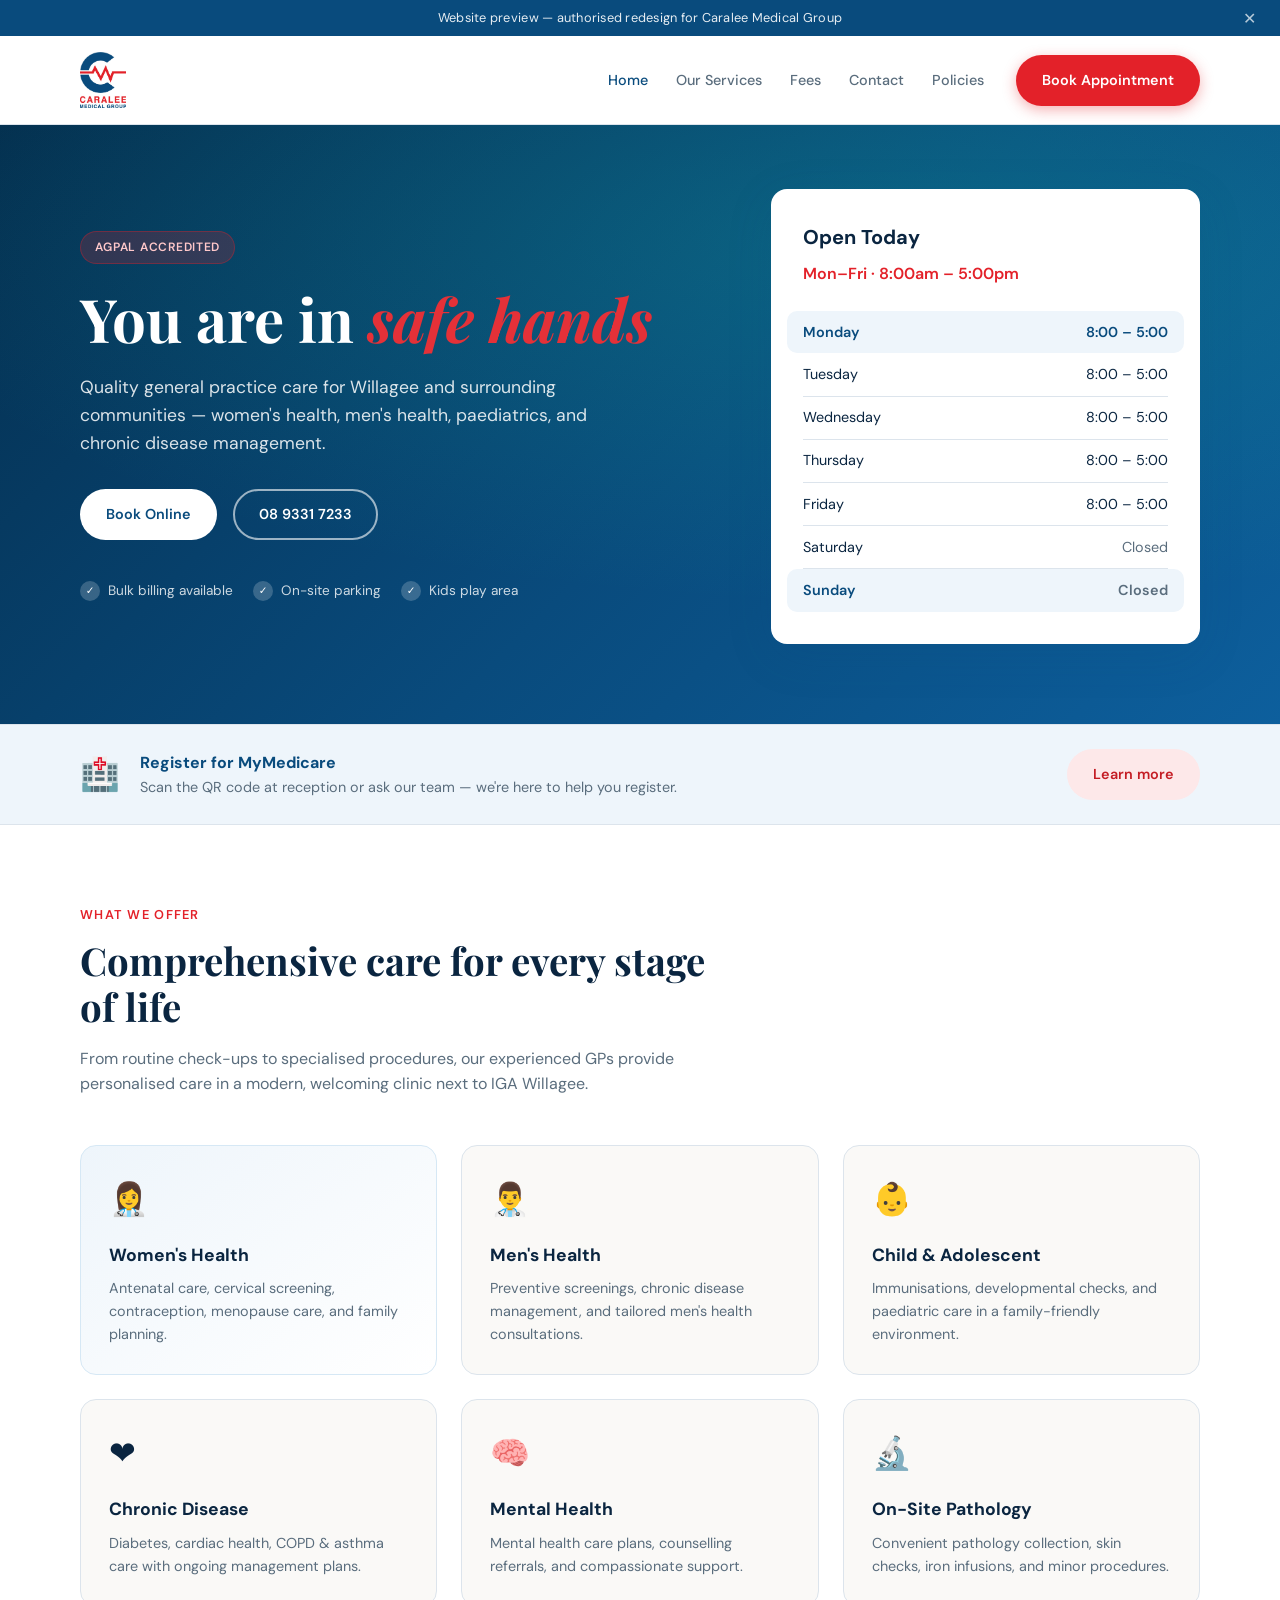
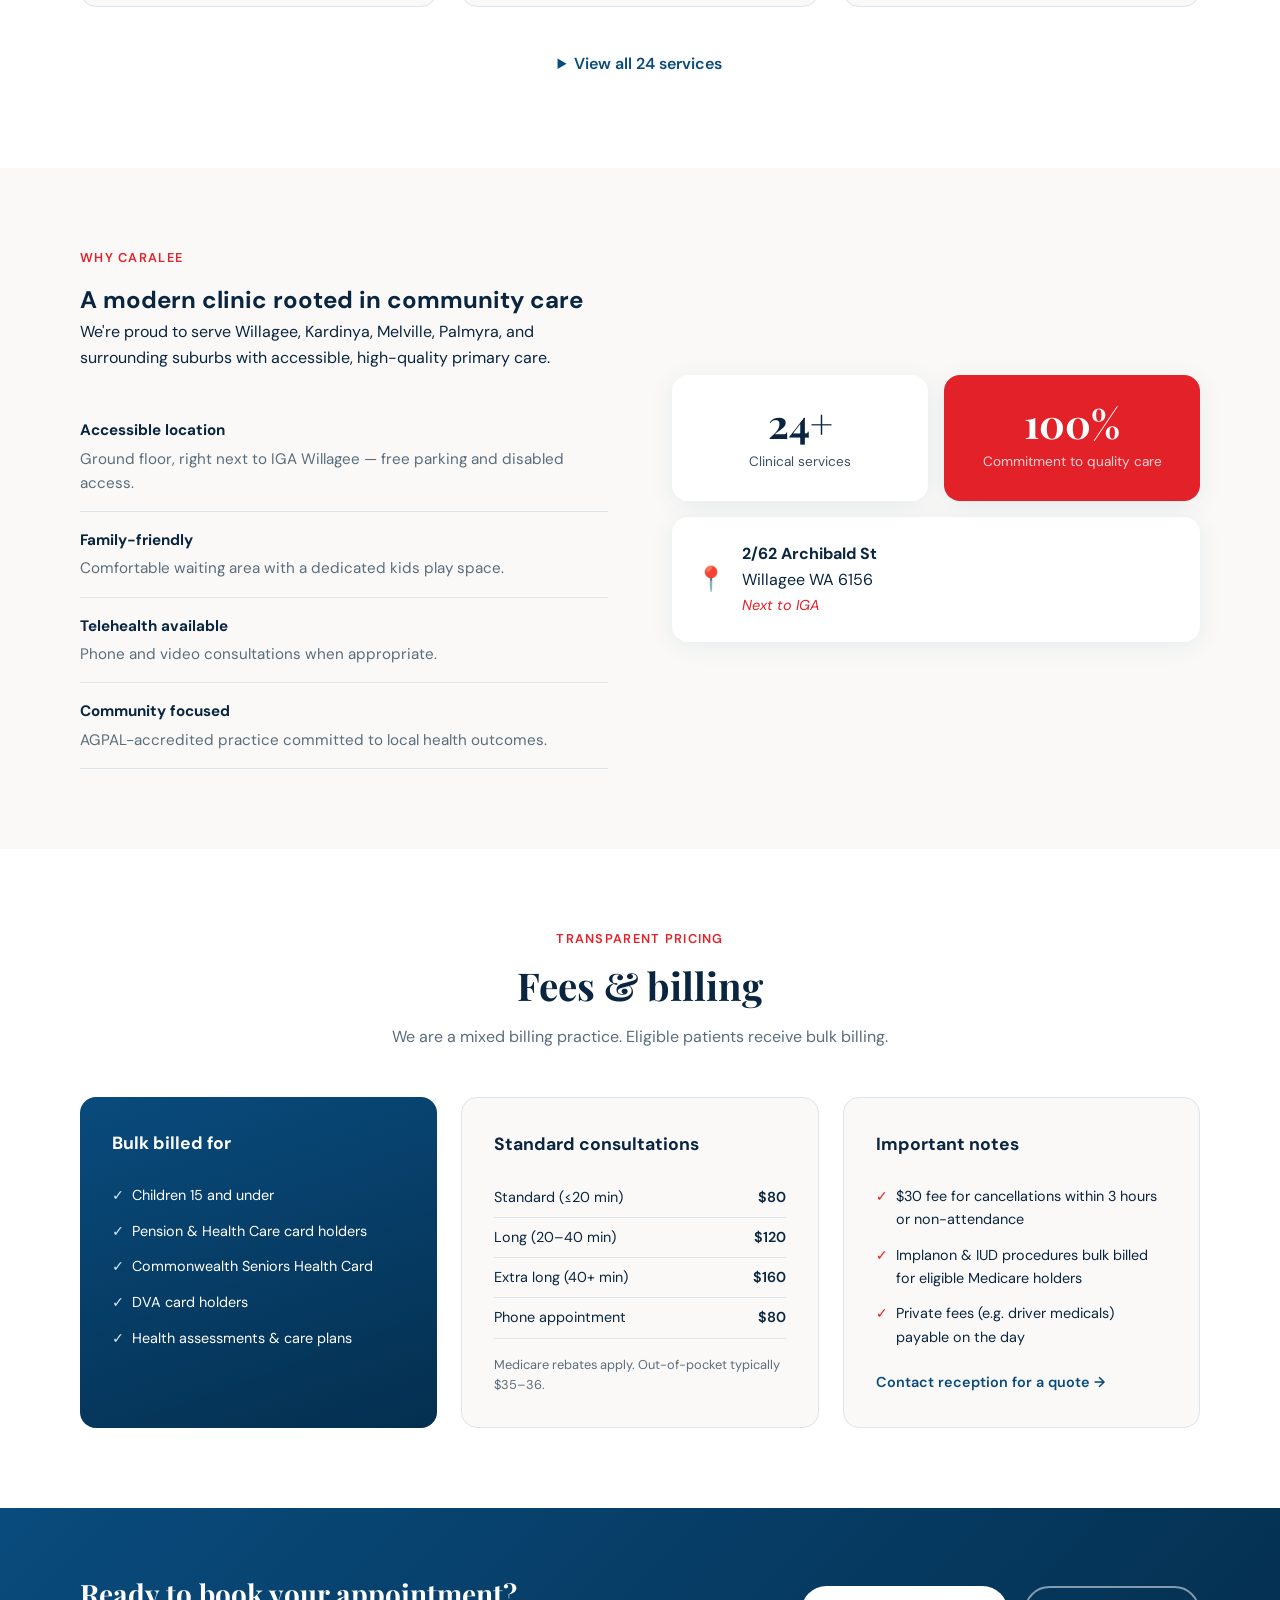
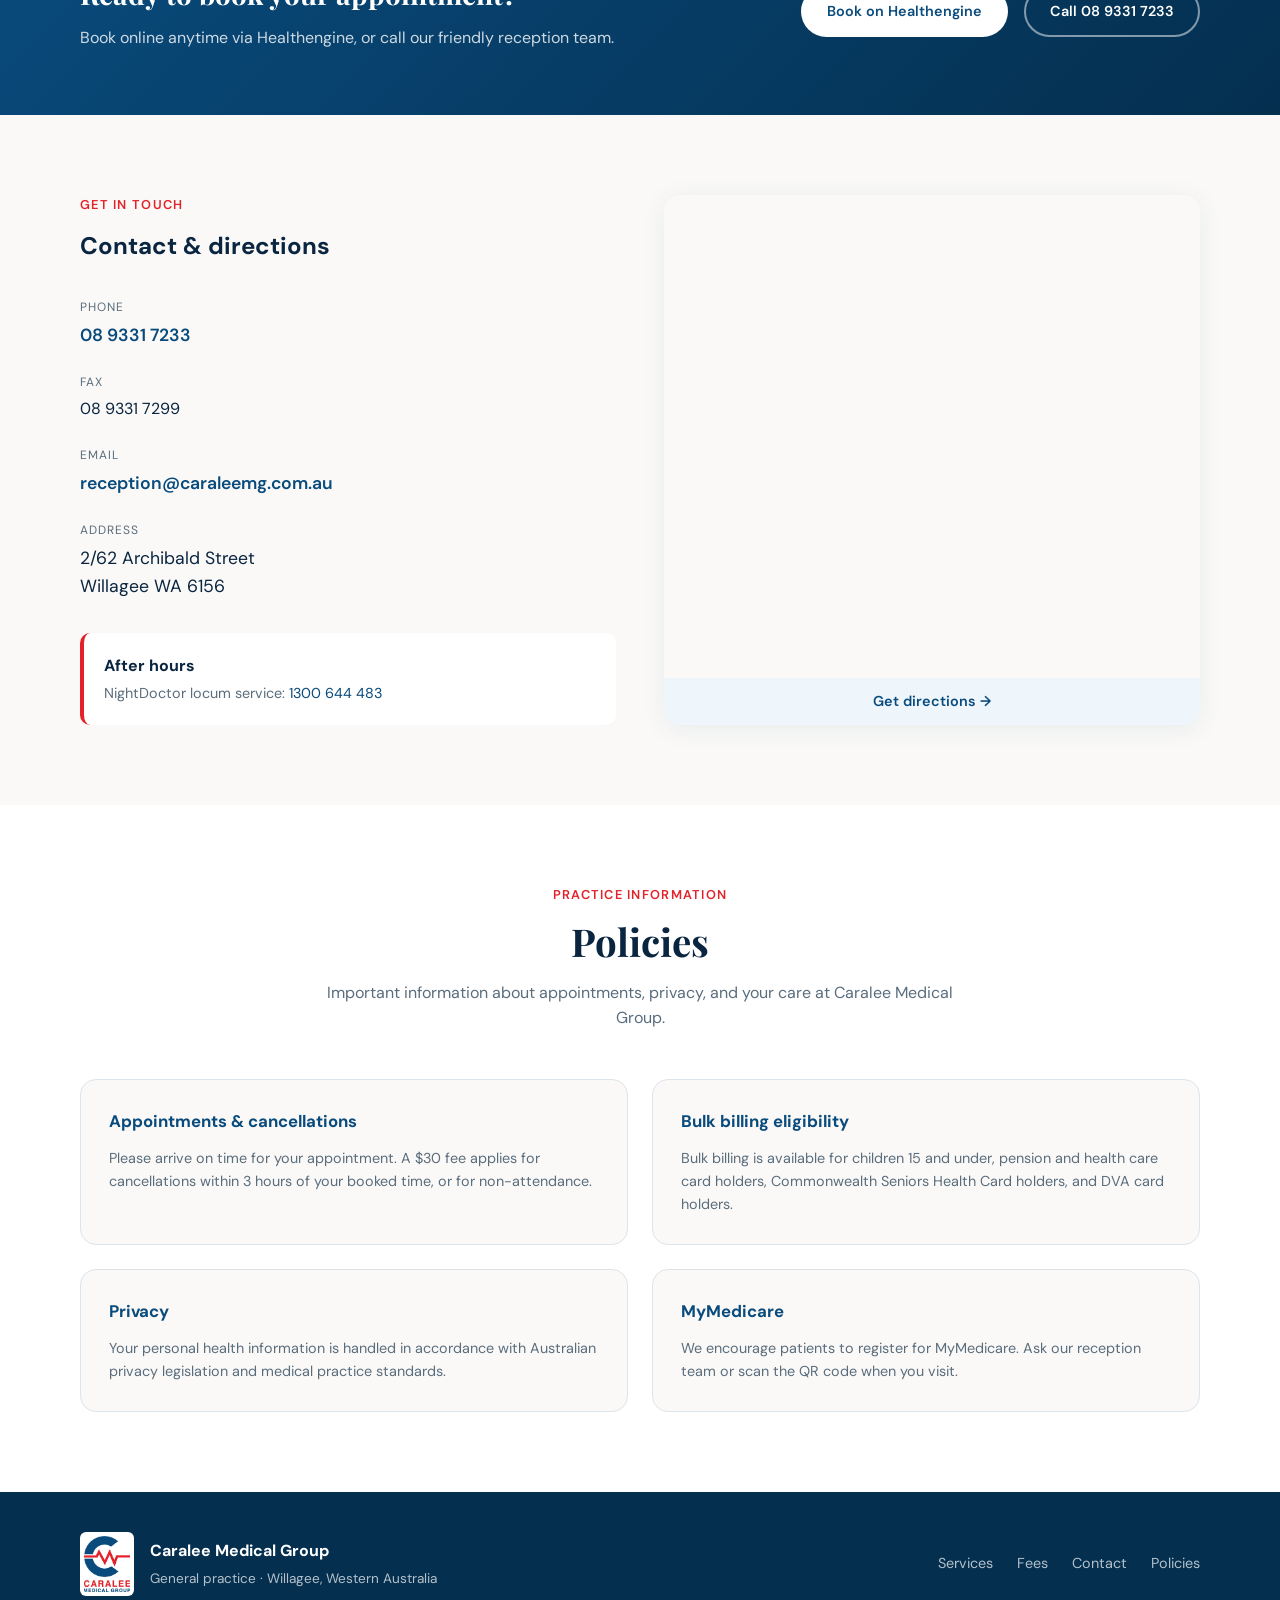
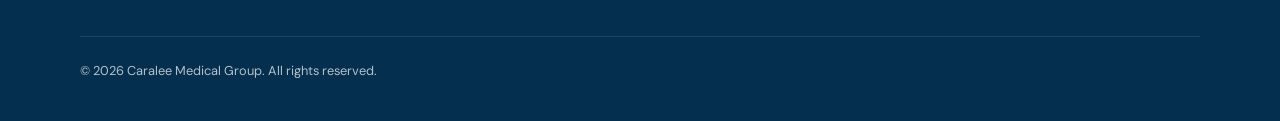
==== commit c7271ae3: "Revert to first mockup version (restore original styling) Co-authored-by: minidigital <minidigital@u" ====
--- a/mockup/index.html
+++ b/mockup/index.html
@@ -7,7 +7,7 @@
   <link rel="icon" href="https://static.wixstatic.com/media/5c74da_e5792b339d1041f39de2ff502dbc7711%7Emv2.jpg/v1/fill/w_32%2Ch_32%2Clg_1%2Cusm_0.66_1.00_0.01/5c74da_e5792b339d1041f39de2ff502dbc7711%7Emv2.jpg" type="image/jpeg">
   <link rel="preconnect" href="https://fonts.googleapis.com">
   <link rel="preconnect" href="https://fonts.gstatic.com" crossorigin>
-  <link href="https://fonts.googleapis.com/css2?family=Inter:wght@400;500;600;700&family=Sora:wght@500;600;700;800&display=swap" rel="stylesheet">
+  <link href="https://fonts.googleapis.com/css2?family=DM+Sans:ital,opsz,wght@0,9..40,400;0,9..40,500;0,9..40,600;0,9..40,700;1,9..40,400&family=Playfair+Display:wght@600;700&display=swap" rel="stylesheet">
   <link rel="stylesheet" href="styles.css">
 </head>
 <body>
@@ -37,20 +37,15 @@
 
   <main>
     <section id="home" class="hero">
-      <div class="hero-bg">
-        <span class="hero-orb orb-1"></span>
-        <span class="hero-orb orb-2"></span>
-        <span class="hero-orb orb-3"></span>
-        <span class="hero-grid-lines"></span>
-      </div>
+      <div class="hero-bg"></div>
       <div class="container hero-grid">
         <div class="hero-content">
-          <span class="badge">AGPAL Accredited General Practice</span>
+          <span class="badge">AGPAL Accredited</span>
           <h1>You are in <em>safe hands</em></h1>
           <p class="hero-lead">Quality general practice care for Willagee and surrounding communities — women's health, men's health, paediatrics, and chronic disease management.</p>
           <div class="hero-actions">
-            <a href="#book" class="btn btn-primary btn-arrow">Book Online <span class="arrow">→</span></a>
-            <a href="tel:+61893317233" class="btn btn-glass">08 9331 7233</a>
+            <a href="#book" class="btn btn-white">Book Online</a>
+            <a href="tel:+61893317233" class="btn btn-outline">08 9331 7233</a>
           </div>
           <div class="hero-trust">
             <div class="trust-item">
--- a/mockup/styles.css
+++ b/mockup/styles.css
@@ -1,39 +1,27 @@
 :root {
-  /* Deep Medtronic-style indigo + electric blue system */
-  --indigo-950: #05052e;
-  --indigo-900: #0b0b45;
-  --indigo-800: #170f5f;
-  --indigo-700: #241a86;
-  --blue-electric: #2b2bff;
-  --blue-bright: #1e6bff;
-  --blue-sky: #38b6ff;
-  --cyan: #46e6d8;
-  --blue-100: #dbe4ff;
-  --blue-50: #eef3ff;
-  /* Caralee brand accents preserved */
+  --blue-900: #042f4f;
+  --blue-800: #063d66;
+  --blue-700: #094b7d;
+  --blue-600: #0d5f9d;
+  --blue-500: #1a74b8;
+  --blue-100: #d6e8f5;
+  --blue-50: #eef5fb;
   --red-700: #c41c24;
   --red-600: #e32129;
-  --red-500: #ff4d54;
-  --red-100: #ffe1e2;
-  /* Neutrals */
-  --ink: #0c1030;
-  --text: #14183a;
-  --text-muted: #5b6183;
-  --surface: #ffffff;
-  --surface-2: #f6f7fc;
-  --surface-3: #eef1f9;
-  --border: #e4e7f2;
-  --shadow-sm: 0 2px 10px rgba(11, 11, 69, 0.06);
-  --shadow: 0 14px 40px rgba(11, 11, 69, 0.10);
-  --shadow-lg: 0 30px 80px rgba(11, 11, 69, 0.20);
-  --radius: 22px;
-  --radius-sm: 14px;
-  --radius-lg: 32px;
-  --grad-brand: linear-gradient(115deg, var(--indigo-800) 0%, var(--blue-electric) 55%, var(--blue-sky) 100%);
-  --grad-hero: radial-gradient(120% 120% at 15% 10%, var(--indigo-700) 0%, var(--indigo-900) 45%, var(--indigo-950) 100%);
-  --grad-text: linear-gradient(100deg, var(--blue-sky), var(--cyan));
-  --font-sans: "Inter", system-ui, -apple-system, sans-serif;
-  --font-display: "Sora", "Inter", system-ui, sans-serif;
+  --red-500: #e43138;
+  --red-100: #fde8e9;
+  --red-50: #fef2f2;
+  --cream: #faf9f7;
+  --warm-white: #ffffff;
+  --text: #0a2540;
+  --text-muted: #5a6d7d;
+  --border: #dce4ec;
+  --shadow: 0 4px 24px rgba(9, 75, 125, 0.08);
+  --shadow-lg: 0 12px 48px rgba(9, 75, 125, 0.12);
+  --radius: 16px;
+  --radius-sm: 10px;
+  --font-sans: "DM Sans", system-ui, sans-serif;
+  --font-display: "Playfair Display", Georgia, serif;
 }
 
 *, *::before, *::after { box-sizing: border-box; margin: 0; padding: 0; }
@@ -43,33 +31,29 @@
 body {
   font-family: var(--font-sans);
   color: var(--text);
-  background: var(--surface);
+  background: var(--cream);
   line-height: 1.6;
   -webkit-font-smoothing: antialiased;
-  text-rendering: optimizeLegibility;
 }
 
 img { max-width: 100%; display: block; }
 
-a { color: var(--blue-bright); text-decoration: none; }
-a:hover { color: var(--blue-electric); }
-
-h1, h2, h3 { font-family: var(--font-display); letter-spacing: -0.02em; }
+a { color: var(--blue-700); text-decoration: none; }
+a:hover { color: var(--blue-600); }
 
 .container {
-  width: min(1180px, 92vw);
+  width: min(1120px, 92vw);
   margin-inline: auto;
 }
 
 /* Mockup banner */
 .mockup-banner {
-  background: var(--grad-brand);
-  color: rgba(255, 255, 255, 0.95);
+  background: var(--blue-700);
+  color: rgba(255, 255, 255, 0.9);
   text-align: center;
-  padding: 0.55rem 2.5rem;
+  padding: 0.5rem 2.5rem;
   font-size: 0.8rem;
-  font-weight: 500;
-  letter-spacing: 0.01em;
+  letter-spacing: 0.02em;
   display: flex;
   align-items: center;
   justify-content: center;
@@ -87,7 +71,7 @@
   color: white;
   font-size: 1rem;
   cursor: pointer;
-  opacity: 0.75;
+  opacity: 0.7;
   padding: 0.25rem 0.5rem;
 }
 
@@ -98,8 +82,8 @@
   position: sticky;
   top: 0;
   z-index: 100;
-  background: rgba(255, 255, 255, 0.75);
-  backdrop-filter: saturate(180%) blur(16px);
+  background: rgba(255, 255, 255, 0.92);
+  backdrop-filter: blur(12px);
   border-bottom: 1px solid var(--border);
 }
 
@@ -107,7 +91,7 @@
   display: flex;
   align-items: center;
   gap: 2rem;
-  padding: 0.9rem 0;
+  padding: 1rem 0;
 }
 
 .logo {
@@ -117,28 +101,26 @@
 }
 
 .logo-img {
-  height: 54px;
+  height: 56px;
   width: auto;
   object-fit: contain;
 }
 
 .main-nav {
   display: flex;
-  gap: 0.35rem;
+  gap: 1.75rem;
   margin-left: auto;
 }
 
 .main-nav a {
   color: var(--text-muted);
-  font-size: 0.92rem;
-  font-weight: 600;
-  padding: 0.5rem 0.9rem;
-  border-radius: 999px;
-  transition: color 0.2s, background 0.2s;
-}
-
-.main-nav a:hover { color: var(--indigo-800); background: var(--surface-3); }
-.main-nav a.active { color: var(--blue-electric); background: var(--blue-50); }
+  font-size: 0.9rem;
+  font-weight: 500;
+  transition: color 0.2s;
+}
+
+.main-nav a:hover,
+.main-nav a.active { color: var(--blue-700); }
 
 .nav-toggle {
   display: none;
@@ -153,9 +135,9 @@
 
 .nav-toggle span {
   display: block;
-  width: 24px;
+  width: 22px;
   height: 2px;
-  background: var(--ink);
+  background: var(--text);
   border-radius: 2px;
   transition: 0.3s;
 }
@@ -165,269 +147,179 @@
   display: inline-flex;
   align-items: center;
   justify-content: center;
-  gap: 0.5rem;
-  padding: 0.85rem 1.6rem;
+  padding: 0.75rem 1.5rem;
   border-radius: 999px;
-  font-family: var(--font-sans);
-  font-weight: 600;
-  font-size: 0.92rem;
-  border: 1.5px solid transparent;
+  font-weight: 600;
+  font-size: 0.9rem;
+  border: 2px solid transparent;
   cursor: pointer;
-  transition: transform 0.25s cubic-bezier(.2,.8,.2,1), box-shadow 0.25s, background 0.25s, color 0.2s;
+  transition: transform 0.2s, box-shadow 0.2s, background 0.2s;
   white-space: nowrap;
 }
 
-.btn:hover { transform: translateY(-2px); }
-
-.btn-arrow .arrow { transition: transform 0.25s; }
-.btn-arrow:hover .arrow { transform: translateX(4px); }
+.btn:hover { transform: translateY(-1px); }
 
 .btn-primary {
-  background: var(--grad-brand);
-  background-size: 160% 160%;
-  color: white;
-  box-shadow: 0 10px 26px rgba(43, 43, 255, 0.35);
+  background: var(--red-600);
+  color: white;
+  box-shadow: 0 4px 14px rgba(227, 33, 41, 0.35);
 }
 
 .btn-primary:hover {
-  color: white;
-  background-position: 100% 50%;
-  box-shadow: 0 14px 34px rgba(43, 43, 255, 0.45);
+  background: var(--red-700);
+  color: white;
+  box-shadow: 0 6px 20px rgba(227, 33, 41, 0.4);
 }
 
 .btn-white {
   background: white;
-  color: var(--indigo-800);
-  box-shadow: var(--shadow-sm);
-}
-
-.btn-white:hover { background: var(--blue-50); color: var(--indigo-900); }
-
-.btn-glass {
-  border-color: rgba(255, 255, 255, 0.35);
-  color: white;
-  background: rgba(255, 255, 255, 0.08);
-  backdrop-filter: blur(6px);
-}
-
-.btn-glass:hover {
-  background: rgba(255, 255, 255, 0.16);
-  color: white;
-  border-color: rgba(255, 255, 255, 0.55);
+  color: var(--blue-700);
+}
+
+.btn-white:hover { background: var(--blue-50); color: var(--blue-900); }
+
+.btn-outline {
+  border-color: rgba(255, 255, 255, 0.6);
+  color: white;
+  background: transparent;
+}
+
+.btn-outline:hover {
+  background: rgba(255, 255, 255, 0.12);
+  color: white;
 }
 
 .btn-outline-light {
-  border-color: rgba(255, 255, 255, 0.4);
+  border-color: rgba(255, 255, 255, 0.5);
   color: white;
   background: transparent;
 }
 
-.btn-outline-light:hover { background: rgba(255, 255, 255, 0.12); color: white; }
-
 .btn-secondary {
-  background: var(--red-600);
-  color: white;
-  box-shadow: 0 8px 20px rgba(227, 33, 41, 0.28);
-}
-
-.btn-secondary:hover { background: var(--red-700); color: white; }
+  background: var(--red-100);
+  color: var(--red-700);
+}
 
 .header-cta { flex-shrink: 0; }
 
 /* Hero */
 .hero {
   position: relative;
-  padding: 5.5rem 0 6rem;
+  padding: 4rem 0 5rem;
   overflow: hidden;
-  isolation: isolate;
 }
 
 .hero-bg {
   position: absolute;
   inset: 0;
-  background: var(--grad-hero);
-  z-index: -2;
-}
-
-.hero-orb {
-  position: absolute;
-  border-radius: 50%;
-  filter: blur(60px);
-  opacity: 0.75;
-  z-index: -1;
-}
-
-.orb-1 {
-  width: 46vw;
-  height: 46vw;
-  top: -14vw;
-  right: -8vw;
-  background: radial-gradient(circle at 30% 30%, var(--blue-electric), transparent 70%);
-}
-
-.orb-2 {
-  width: 34vw;
-  height: 34vw;
-  bottom: -14vw;
-  left: -6vw;
-  background: radial-gradient(circle at 40% 40%, var(--cyan), transparent 68%);
-  opacity: 0.5;
-}
-
-.orb-3 {
-  width: 26vw;
-  height: 26vw;
-  top: 30%;
-  left: 42%;
-  background: radial-gradient(circle at 50% 50%, var(--blue-sky), transparent 70%);
-  opacity: 0.35;
-}
-
-.hero-grid-lines {
-  position: absolute;
-  inset: 0;
-  background-image:
-    linear-gradient(rgba(255,255,255,0.04) 1px, transparent 1px),
-    linear-gradient(90deg, rgba(255,255,255,0.04) 1px, transparent 1px);
-  background-size: 60px 60px;
-  mask-image: radial-gradient(120% 120% at 50% 0%, black, transparent 75%);
+  background:
+    radial-gradient(ellipse 80% 60% at 70% 20%, rgba(20, 184, 166, 0.25), transparent),
+    linear-gradient(135deg, var(--blue-900) 0%, var(--blue-700) 55%, var(--blue-600) 100%);
+  z-index: 0;
 }
 
 .hero-grid {
   position: relative;
   z-index: 1;
   display: grid;
-  grid-template-columns: 1.15fr 0.85fr;
-  gap: 3.5rem;
+  grid-template-columns: 1.2fr 0.8fr;
+  gap: 3rem;
   align-items: center;
 }
 
 .badge {
-  display: inline-flex;
-  align-items: center;
-  gap: 0.5rem;
-  background: rgba(255, 255, 255, 0.1);
-  color: #d9e6ff;
-  padding: 0.45rem 1rem;
+  display: inline-block;
+  background: rgba(227, 33, 41, 0.2);
+  color: #ffc8ca;
+  padding: 0.35rem 0.85rem;
   border-radius: 999px;
-  font-size: 0.72rem;
-  font-weight: 600;
-  letter-spacing: 0.08em;
+  font-size: 0.75rem;
+  font-weight: 600;
+  letter-spacing: 0.06em;
   text-transform: uppercase;
-  margin-bottom: 1.5rem;
-  border: 1px solid rgba(255, 255, 255, 0.2);
-  backdrop-filter: blur(6px);
-}
-
-.badge::before {
-  content: "";
-  width: 7px;
-  height: 7px;
-  border-radius: 50%;
-  background: var(--cyan);
-  box-shadow: 0 0 10px var(--cyan);
+  margin-bottom: 1.25rem;
+  border: 1px solid rgba(227, 33, 41, 0.35);
 }
 
 .hero h1 {
   font-family: var(--font-display);
-  font-weight: 800;
-  font-size: clamp(2.75rem, 6vw, 4.5rem);
-  color: white;
-  line-height: 1.02;
-  letter-spacing: -0.03em;
-  margin-bottom: 1.4rem;
+  font-size: clamp(2.5rem, 5vw, 3.75rem);
+  color: white;
+  line-height: 1.15;
+  margin-bottom: 1.25rem;
 }
 
 .hero h1 em {
-  font-style: normal;
-  background: var(--grad-text);
-  -webkit-background-clip: text;
-  background-clip: text;
-  -webkit-text-fill-color: transparent;
+  font-style: italic;
+  color: var(--red-500);
 }
 
 .hero-lead {
-  color: rgba(255, 255, 255, 0.82);
-  font-size: 1.15rem;
-  max-width: 540px;
-  margin-bottom: 2.25rem;
+  color: rgba(255, 255, 255, 0.85);
+  font-size: 1.1rem;
+  max-width: 520px;
+  margin-bottom: 2rem;
 }
 
 .hero-actions {
   display: flex;
   flex-wrap: wrap;
   gap: 1rem;
-  margin-bottom: 2.75rem;
+  margin-bottom: 2.5rem;
 }
 
 .hero-trust {
   display: flex;
   flex-wrap: wrap;
-  gap: 1.5rem;
+  gap: 1.25rem;
 }
 
 .trust-item {
   display: flex;
   align-items: center;
-  gap: 0.6rem;
-  color: rgba(255, 255, 255, 0.85);
-  font-size: 0.88rem;
-  font-weight: 500;
+  gap: 0.5rem;
+  color: rgba(255, 255, 255, 0.8);
+  font-size: 0.85rem;
 }
 
 .trust-icon {
-  width: 22px;
-  height: 22px;
-  background: rgba(70, 230, 216, 0.18);
-  border: 1px solid rgba(70, 230, 216, 0.5);
+  width: 20px;
+  height: 20px;
+  background: rgba(255, 255, 255, 0.2);
   border-radius: 50%;
   display: flex;
   align-items: center;
   justify-content: center;
   font-size: 0.65rem;
-  color: var(--cyan);
-}
-
-.hero-card { position: relative; }
+  color: white;
+}
 
 .hours-card {
-  background: rgba(255, 255, 255, 0.95);
-  border: 1px solid rgba(255, 255, 255, 0.6);
+  background: white;
   border-radius: var(--radius);
   padding: 2rem;
   box-shadow: var(--shadow-lg);
-  backdrop-filter: blur(6px);
 }
 
 .hours-card h2 {
-  font-size: 1.3rem;
-  margin-bottom: 0.4rem;
-  display: flex;
-  align-items: center;
-  gap: 0.6rem;
-}
-
-.hours-card h2::before {
-  content: "";
-  width: 10px;
-  height: 10px;
-  border-radius: 50%;
-  background: #16c784;
-  box-shadow: 0 0 0 4px rgba(22, 199, 132, 0.18);
+  font-size: 1.25rem;
+  margin-bottom: 0.5rem;
 }
 
 .hours-status {
-  color: var(--blue-electric);
+  color: var(--red-600);
   font-weight: 600;
   margin-bottom: 1.5rem;
 }
 
-.hours-list { list-style: none; }
+.hours-list {
+  list-style: none;
+}
 
 .hours-list li {
   display: flex;
   justify-content: space-between;
-  padding: 0.62rem 0;
+  padding: 0.6rem 0;
   border-bottom: 1px solid var(--border);
   font-size: 0.9rem;
 }
@@ -435,10 +327,10 @@
 .hours-list li.today {
   background: var(--blue-50);
   margin: 0 -1rem;
-  padding: 0.62rem 1rem;
+  padding: 0.6rem 1rem;
   border-radius: var(--radius-sm);
-  font-weight: 700;
-  color: var(--indigo-800);
+  font-weight: 600;
+  color: var(--blue-700);
   border: none;
 }
 
@@ -446,8 +338,8 @@
 
 /* Alert band */
 .alert-band {
-  background: var(--surface-2);
-  border-bottom: 1px solid var(--border);
+  background: var(--blue-50);
+  border-block: 1px solid var(--border);
   padding: 1.5rem 0;
 }
 
@@ -458,25 +350,16 @@
   flex-wrap: wrap;
 }
 
-.alert-icon {
-  font-size: 1.5rem;
-  width: 52px;
-  height: 52px;
-  display: grid;
-  place-items: center;
-  border-radius: 14px;
-  background: var(--grad-brand);
-  flex-shrink: 0;
-}
-
-.alert-inner strong { display: block; color: var(--indigo-800); font-size: 1.05rem; }
+.alert-icon { font-size: 2rem; }
+
+.alert-inner strong { display: block; color: var(--blue-700); }
 .alert-inner p { font-size: 0.9rem; color: var(--text-muted); margin: 0; }
 .alert-inner .btn { margin-left: auto; }
 
 /* Sections */
 .section-header {
-  margin-bottom: 3.25rem;
-  max-width: 680px;
+  margin-bottom: 3rem;
+  max-width: 640px;
 }
 
 .section-header.centered {
@@ -485,29 +368,28 @@
 }
 
 .section-label {
-  display: inline-block;
-  color: var(--blue-electric);
-  font-size: 0.78rem;
-  font-weight: 700;
-  letter-spacing: 0.12em;
+  display: block;
+  color: var(--red-600);
+  font-size: 0.8rem;
+  font-weight: 600;
+  letter-spacing: 0.1em;
   text-transform: uppercase;
-  margin-bottom: 0.9rem;
+  margin-bottom: 0.75rem;
 }
 
 .section-header h2 {
-  font-weight: 700;
-  font-size: clamp(2rem, 3.6vw, 3rem);
-  line-height: 1.08;
+  font-family: var(--font-display);
+  font-size: clamp(1.75rem, 3vw, 2.5rem);
+  line-height: 1.2;
   margin-bottom: 1rem;
-  color: var(--ink);
-}
-
-.section-header p { color: var(--text-muted); font-size: 1.05rem; }
+}
+
+.section-header p { color: var(--text-muted); }
 
 /* Services */
 .services {
-  padding: 6rem 0;
-  background: var(--surface);
+  padding: 5rem 0;
+  background: white;
 }
 
 .services-grid {
@@ -517,84 +399,46 @@
 }
 
 .service-card {
-  position: relative;
-  background: var(--surface);
+  background: var(--cream);
   border: 1px solid var(--border);
   border-radius: var(--radius);
-  padding: 2rem 1.85rem;
-  overflow: hidden;
-  transition: transform 0.3s cubic-bezier(.2,.8,.2,1), box-shadow 0.3s, border-color 0.3s;
-}
-
-.service-card::before {
-  content: "";
-  position: absolute;
-  inset: 0 0 auto 0;
-  height: 4px;
-  background: var(--grad-brand);
-  transform: scaleX(0);
-  transform-origin: left;
-  transition: transform 0.3s;
+  padding: 1.75rem;
+  transition: transform 0.2s, box-shadow 0.2s;
 }
 
 .service-card:hover {
-  transform: translateY(-6px);
+  transform: translateY(-4px);
   box-shadow: var(--shadow);
-  border-color: transparent;
-}
-
-.service-card:hover::before { transform: scaleX(1); }
+}
 
 .service-card.featured {
-  background: linear-gradient(160deg, var(--indigo-800), var(--indigo-950));
-  border-color: transparent;
-  color: white;
-}
-
-.service-card.featured h3 { color: white; }
-.service-card.featured p { color: rgba(255,255,255,0.8); }
-.service-card.featured::before { transform: scaleX(1); }
-
-.service-icon {
-  font-size: 1.5rem;
-  width: 56px;
-  height: 56px;
-  display: grid;
-  place-items: center;
-  border-radius: 16px;
-  background: var(--blue-50);
-  margin-bottom: 1.25rem;
-}
-
-.service-card.featured .service-icon { background: rgba(255,255,255,0.12); }
+  background: linear-gradient(145deg, var(--blue-50), white);
+  border-color: var(--blue-100);
+}
+
+.service-icon { font-size: 2rem; margin-bottom: 1rem; }
 
 .service-card h3 {
-  font-size: 1.15rem;
-  font-weight: 700;
+  font-size: 1.1rem;
   margin-bottom: 0.5rem;
 }
 
 .service-card p {
-  font-size: 0.92rem;
+  font-size: 0.9rem;
   color: var(--text-muted);
 }
 
 .services-more {
-  margin-top: 2.25rem;
+  margin-top: 2rem;
   text-align: center;
 }
 
 .services-more summary {
   cursor: pointer;
-  color: var(--blue-electric);
-  font-weight: 700;
+  color: var(--blue-700);
+  font-weight: 600;
   padding: 0.75rem;
-  list-style: none;
-}
-
-.services-more summary::-webkit-details-marker { display: none; }
-.services-more summary::after { content: " ↓"; }
-.services-more[open] summary::after { content: " ↑"; }
+}
 
 .services-full-list {
   display: grid;
@@ -608,16 +452,15 @@
 }
 
 .services-full-list li::before {
-  content: "→";
-  color: var(--blue-electric);
+  content: "•";
+  color: var(--red-600);
   margin-right: 0.5rem;
-  font-weight: 700;
 }
 
 /* Why us */
 .why-us {
-  padding: 6rem 0;
-  background: var(--surface-2);
+  padding: 5rem 0;
+  background: var(--cream);
 }
 
 .why-grid {
@@ -627,101 +470,63 @@
   align-items: center;
 }
 
-.why-content h2 { color: var(--ink); font-size: clamp(1.9rem, 3.2vw, 2.6rem); line-height: 1.1; }
-.why-content .section-label { color: var(--blue-electric); }
-.why-content > p { color: var(--text-muted); margin-top: 1rem; font-size: 1.05rem; }
-
 .why-list {
   list-style: none;
   margin-top: 2rem;
 }
 
 .why-list li {
-  padding: 1.1rem 0 1.1rem 2rem;
+  padding: 1rem 0;
   border-bottom: 1px solid var(--border);
   font-size: 0.95rem;
   color: var(--text-muted);
-  position: relative;
-}
-
-.why-list li::before {
-  content: "✓";
-  position: absolute;
-  left: 0;
-  top: 1.05rem;
-  width: 22px;
-  height: 22px;
-  display: grid;
-  place-items: center;
-  border-radius: 50%;
-  background: var(--blue-50);
-  color: var(--blue-electric);
-  font-size: 0.7rem;
-  font-weight: 700;
 }
 
 .why-list strong {
   display: block;
   color: var(--text);
   margin-bottom: 0.25rem;
-  font-family: var(--font-display);
 }
 
 .why-visual {
   display: grid;
   grid-template-columns: 1fr 1fr;
-  gap: 1.25rem;
+  gap: 1rem;
 }
 
 .stat-card {
-  background: var(--surface);
-  border: 1px solid var(--border);
+  background: white;
   border-radius: var(--radius);
-  padding: 2rem;
-  box-shadow: var(--shadow-sm);
-  text-align: left;
+  padding: 1.75rem;
+  box-shadow: var(--shadow);
+  text-align: center;
 }
 
 .stat-card.accent {
-  background: var(--grad-brand);
-  border: none;
+  background: var(--red-600);
   color: white;
 }
 
 .stat-number {
   display: block;
   font-family: var(--font-display);
-  font-size: 3rem;
-  font-weight: 800;
+  font-size: 2.5rem;
+  font-weight: 700;
   line-height: 1;
-  letter-spacing: -0.03em;
-  background: var(--grad-brand);
-  -webkit-background-clip: text;
-  background-clip: text;
-  -webkit-text-fill-color: transparent;
-}
-
-.stat-card.accent .stat-number {
-  background: none;
-  -webkit-text-fill-color: white;
-  color: white;
 }
 
 .stat-label {
-  font-size: 0.88rem;
-  color: var(--text-muted);
-  margin-top: 0.6rem;
+  font-size: 0.85rem;
+  opacity: 0.8;
+  margin-top: 0.5rem;
   display: block;
 }
-
-.stat-card.accent .stat-label { color: rgba(255, 255, 255, 0.85); }
 
 .location-card {
   grid-column: 1 / -1;
-  background: var(--indigo-800);
-  color: white;
+  background: white;
   border-radius: var(--radius);
-  padding: 1.5rem 1.75rem;
+  padding: 1.5rem;
   display: flex;
   gap: 1rem;
   align-items: center;
@@ -729,13 +534,12 @@
 }
 
 .location-pin { font-size: 1.5rem; }
-.location-card p { color: rgba(255,255,255,0.9); }
-.location-card em { color: var(--cyan); font-size: 0.9rem; font-style: normal; }
+.location-card em { color: var(--red-600); font-size: 0.9rem; }
 
 /* Fees */
 .fees {
-  padding: 6rem 0;
-  background: var(--surface);
+  padding: 5rem 0;
+  background: white;
 }
 
 .fees-grid {
@@ -745,49 +549,31 @@
 }
 
 .fee-card {
-  background: var(--surface);
+  background: var(--cream);
   border: 1px solid var(--border);
   border-radius: var(--radius);
-  padding: 2.25rem 2rem;
-  transition: transform 0.3s, box-shadow 0.3s;
-}
-
-.fee-card:hover { transform: translateY(-4px); box-shadow: var(--shadow); }
+  padding: 2rem;
+}
 
 .fee-card.highlight {
-  background: var(--grad-hero);
+  background: linear-gradient(160deg, var(--blue-700), var(--blue-900));
   color: white;
   border: none;
-  position: relative;
-  overflow: hidden;
-}
-
-.fee-card.highlight::after {
-  content: "";
-  position: absolute;
-  width: 200px;
-  height: 200px;
-  right: -60px;
-  top: -60px;
-  border-radius: 50%;
-  background: radial-gradient(circle, rgba(70,230,216,0.35), transparent 70%);
 }
 
 .fee-card h3 {
-  font-size: 1.2rem;
-  font-weight: 700;
+  font-size: 1.1rem;
   margin-bottom: 1.25rem;
-  position: relative;
 }
 
 .fee-card ul {
   list-style: none;
-  font-size: 0.92rem;
+  font-size: 0.9rem;
 }
 
 .fee-card li {
-  padding: 0.45rem 0;
-  padding-left: 1.5rem;
+  padding: 0.4rem 0;
+  padding-left: 1.25rem;
   position: relative;
 }
 
@@ -795,32 +581,29 @@
   content: "✓";
   position: absolute;
   left: 0;
-  color: var(--blue-electric);
-  font-weight: 700;
-}
-
-.fee-card.highlight li { color: rgba(255,255,255,0.92); }
-.fee-card.highlight li::before { color: var(--cyan); }
+  color: var(--red-600);
+}
+
+.fee-card.highlight li::before { color: var(--blue-100); }
 
 .fee-table {
   width: 100%;
-  font-size: 0.92rem;
+  font-size: 0.9rem;
   border-collapse: collapse;
 }
 
 .fee-table td {
-  padding: 0.6rem 0;
+  padding: 0.5rem 0;
   border-bottom: 1px solid var(--border);
 }
 
 .fee-table td:last-child {
   text-align: right;
-  font-weight: 700;
-  color: var(--indigo-800);
+  font-weight: 600;
 }
 
 .fee-note {
-  font-size: 0.82rem;
+  font-size: 0.8rem;
   color: var(--text-muted);
   margin-top: 1rem;
 }
@@ -828,57 +611,39 @@
 .link-arrow {
   display: inline-block;
   margin-top: 1rem;
-  font-weight: 700;
-  font-size: 0.9rem;
-  color: var(--blue-electric);
-}
-
-.link-arrow:hover { color: var(--blue-electric); }
+  font-weight: 600;
+  font-size: 0.9rem;
+}
 
 /* CTA band */
 .cta-band {
-  padding: 5rem 0;
-  background: var(--surface);
+  background: linear-gradient(135deg, var(--blue-700), var(--blue-900));
+  padding: 4rem 0;
 }
 
 .cta-inner {
-  position: relative;
-  background: var(--grad-hero);
-  border-radius: var(--radius-lg);
-  padding: 3.5rem;
   display: flex;
   align-items: center;
   justify-content: space-between;
   gap: 2rem;
   flex-wrap: wrap;
-  overflow: hidden;
-  isolation: isolate;
-}
-
-.cta-inner::before {
-  content: "";
-  position: absolute;
-  inset: 0;
-  z-index: -1;
-  background:
-    radial-gradient(40% 80% at 90% 20%, rgba(43,43,255,0.6), transparent 70%),
-    radial-gradient(40% 80% at 10% 90%, rgba(70,230,216,0.35), transparent 70%);
 }
 
 .cta-inner h2 {
-  color: white;
-  font-size: clamp(1.6rem, 3vw, 2.25rem);
+  font-family: var(--font-display);
+  color: white;
+  font-size: 1.75rem;
   margin-bottom: 0.5rem;
 }
 
-.cta-inner p { color: rgba(255, 255, 255, 0.82); max-width: 460px; }
+.cta-inner p { color: rgba(255, 255, 255, 0.8); }
 
 .cta-buttons { display: flex; gap: 1rem; flex-wrap: wrap; }
 
 /* Contact */
 .contact {
-  padding: 6rem 0;
-  background: var(--surface-2);
+  padding: 5rem 0;
+  background: var(--cream);
 }
 
 .contact-grid {
@@ -887,84 +652,66 @@
   gap: 3rem;
 }
 
-.contact-info h2 { color: var(--ink); font-size: clamp(1.9rem, 3.2vw, 2.6rem); }
-
 .contact-items {
   display: grid;
-  gap: 1.25rem;
+  gap: 1.5rem;
   margin: 2rem 0;
-}
-
-.contact-item {
-  background: var(--surface);
-  border: 1px solid var(--border);
-  border-radius: var(--radius-sm);
-  padding: 1rem 1.25rem;
 }
 
 .contact-label {
   display: block;
-  font-size: 0.72rem;
+  font-size: 0.75rem;
   text-transform: uppercase;
-  letter-spacing: 0.1em;
+  letter-spacing: 0.08em;
   color: var(--text-muted);
-  margin-bottom: 0.3rem;
-  font-weight: 600;
-}
-
-.contact-item a, .contact-item address, .contact-item > span {
-  font-size: 1.05rem;
-  font-weight: 600;
-  color: var(--text);
-}
-
-.contact-item a { color: var(--blue-electric); }
-
-address { font-style: normal; }
+  margin-bottom: 0.25rem;
+}
+
+.contact-item a {
+  font-size: 1.1rem;
+  font-weight: 600;
+}
+
+address { font-style: normal; font-size: 1.1rem; }
 
 .after-hours {
-  background: var(--indigo-800);
-  color: white;
+  background: white;
   border-radius: var(--radius-sm);
-  padding: 1.25rem 1.5rem;
-  border-left: 4px solid var(--cyan);
-}
-
-.after-hours strong { font-family: var(--font-display); }
-.after-hours p { font-size: 0.9rem; color: rgba(255,255,255,0.85); margin-top: 0.25rem; }
-.after-hours a { color: var(--cyan); }
+  padding: 1.25rem;
+  border-left: 4px solid var(--red-600);
+}
+
+.after-hours p { font-size: 0.9rem; color: var(--text-muted); margin-top: 0.25rem; }
 
 .map-embed {
   border-radius: var(--radius);
   overflow: hidden;
-  min-height: 340px;
+  min-height: 320px;
   display: flex;
   flex-direction: column;
   box-shadow: var(--shadow);
-  border: 1px solid var(--border);
 }
 
 .map-embed iframe {
   width: 100%;
   flex: 1;
-  min-height: 300px;
+  min-height: 280px;
   border: 0;
 }
 
 .map-link {
   display: block;
   text-align: center;
-  padding: 0.85rem;
-  background: var(--surface);
-  font-weight: 700;
-  font-size: 0.9rem;
-  color: var(--blue-electric);
+  padding: 0.75rem;
+  background: var(--blue-50);
+  font-weight: 600;
+  font-size: 0.9rem;
 }
 
 /* Policies */
 .policies {
-  padding: 6rem 0;
-  background: var(--surface);
+  padding: 5rem 0;
+  background: white;
 }
 
 .policies-grid {
@@ -974,32 +721,28 @@
 }
 
 .policy-card {
-  background: var(--surface-2);
+  background: var(--cream);
   border: 1px solid var(--border);
   border-radius: var(--radius);
-  padding: 2rem;
-  transition: transform 0.3s, box-shadow 0.3s;
-}
-
-.policy-card:hover { transform: translateY(-4px); box-shadow: var(--shadow); }
+  padding: 1.75rem;
+}
 
 .policy-card h3 {
-  font-size: 1.1rem;
-  font-weight: 700;
-  color: var(--indigo-800);
+  font-size: 1.05rem;
+  color: var(--blue-700);
   margin-bottom: 0.75rem;
 }
 
 .policy-card p {
-  font-size: 0.92rem;
+  font-size: 0.9rem;
   color: var(--text-muted);
 }
 
 /* Footer */
 .site-footer {
-  background: var(--indigo-950);
+  background: var(--blue-900);
   color: rgba(255, 255, 255, 0.7);
-  padding: 3.5rem 0 2.5rem;
+  padding: 2.5rem 0;
 }
 
 .footer-grid {
@@ -1019,17 +762,15 @@
   height: 64px;
   width: auto;
   object-fit: contain;
-  border-radius: 10px;
+  border-radius: 6px;
   background: white;
-  padding: 6px;
+  padding: 4px;
 }
 
 .footer-brand strong {
   display: block;
   color: white;
   margin-bottom: 0.25rem;
-  font-family: var(--font-display);
-  font-size: 1.05rem;
 }
 
 .footer-brand p { font-size: 0.85rem; }
@@ -1040,13 +781,13 @@
   margin-left: auto;
 }
 
-.footer-nav a { color: rgba(255, 255, 255, 0.7); font-size: 0.9rem; font-weight: 500; }
-.footer-nav a:hover { color: var(--cyan); }
+.footer-nav a { color: rgba(255, 255, 255, 0.7); font-size: 0.9rem; }
+.footer-nav a:hover { color: white; }
 
 .footer-copy {
   width: 100%;
   font-size: 0.8rem;
-  padding-top: 1.75rem;
+  padding-top: 1.5rem;
   border-top: 1px solid rgba(255, 255, 255, 0.1);
   margin-top: 0.5rem;
 }
@@ -1081,7 +822,7 @@
   .main-nav.open,
   .header-cta.open { display: flex; }
 
-  .main-nav a { padding: 0.85rem 1rem; }
+  .main-nav a { padding: 0.75rem 1rem; }
 
   .header-cta.open {
     position: static;
@@ -1091,23 +832,14 @@
 
   .header-inner { position: relative; flex-wrap: wrap; }
 
-  .cta-inner { flex-direction: column; text-align: center; padding: 2.5rem; }
+  .cta-inner { flex-direction: column; text-align: center; }
   .cta-buttons { justify-content: center; }
-  .cta-inner p { margin-inline: auto; }
-
-  .alert-inner .btn { margin-left: 0; }
 
   .footer-nav { margin-left: 0; }
 }
 
 @media (max-width: 600px) {
-  .hero { padding: 3.5rem 0 4rem; }
-  .services, .why-us, .fees, .contact, .policies { padding: 3.5rem 0; }
+  .hero { padding: 2.5rem 0 3rem; }
+  .services, .why-us, .fees, .contact { padding: 3rem 0; }
   .why-visual { grid-template-columns: 1fr; }
-  .cta-inner { padding: 2rem 1.5rem; }
-}
-
-@media (prefers-reduced-motion: reduce) {
-  * { scroll-behavior: auto; }
-  .btn:hover, .service-card:hover, .fee-card:hover, .policy-card:hover { transform: none; }
-}
+}
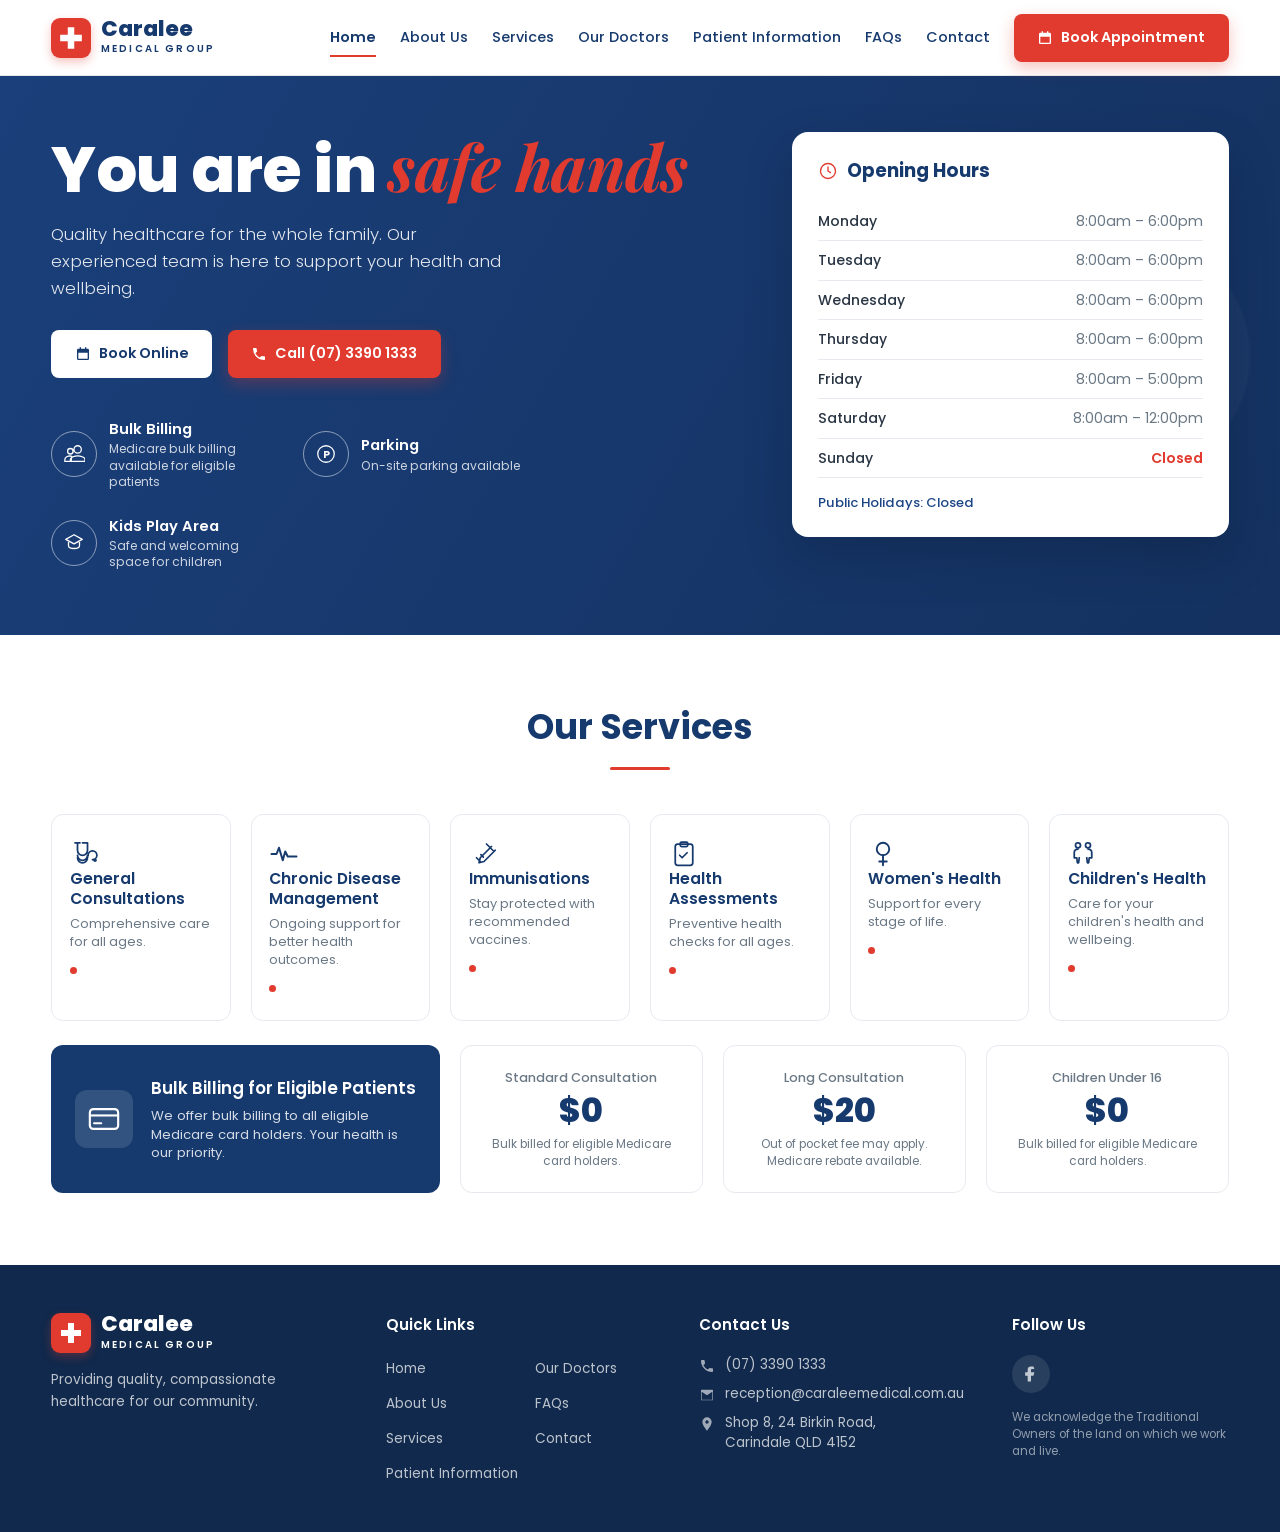
==== commit 9fe962fb: "Reconstruct earlier Caralee mockup (Carindale QLD design) from reference Co-authored-by: minidigital" ====
--- a/mockup/index.html
+++ b/mockup/index.html
@@ -3,310 +3,201 @@
 <head>
   <meta charset="UTF-8">
   <meta name="viewport" content="width=device-width, initial-scale=1.0">
-  <title>Caralee Medical Group | General Practitioner — Willagee WA</title>
-  <link rel="icon" href="https://static.wixstatic.com/media/5c74da_e5792b339d1041f39de2ff502dbc7711%7Emv2.jpg/v1/fill/w_32%2Ch_32%2Clg_1%2Cusm_0.66_1.00_0.01/5c74da_e5792b339d1041f39de2ff502dbc7711%7Emv2.jpg" type="image/jpeg">
+  <title>Caralee Medical Group | Family Healthcare — Carindale QLD</title>
   <link rel="preconnect" href="https://fonts.googleapis.com">
   <link rel="preconnect" href="https://fonts.gstatic.com" crossorigin>
-  <link href="https://fonts.googleapis.com/css2?family=DM+Sans:ital,opsz,wght@0,9..40,400;0,9..40,500;0,9..40,600;0,9..40,700;1,9..40,400&family=Playfair+Display:wght@600;700&display=swap" rel="stylesheet">
+  <link href="https://fonts.googleapis.com/css2?family=Poppins:wght@400;500;600;700;800&family=Playfair+Display:ital,wght@1,600;1,700&display=swap" rel="stylesheet">
   <link rel="stylesheet" href="styles.css">
 </head>
 <body>
-  <div class="mockup-banner" id="preview-banner">
-    <span>Website preview — authorised redesign for Caralee Medical Group</span>
-    <button type="button" id="dismiss-banner" aria-label="Dismiss banner">✕</button>
-  </div>
-
   <header class="site-header">
     <div class="container header-inner">
-      <a href="#" class="logo">
-        <img src="logo.jpg" alt="Caralee Medical Group" class="logo-img" width="283" height="342">
+      <a href="#home" class="logo" aria-label="Caralee Medical Group home">
+        <span class="logo-mark" aria-hidden="true">
+          <svg viewBox="0 0 24 24" width="26" height="26"><path d="M9 2h6v7h7v6h-7v7H9v-7H2V9h7z" fill="currentColor"/></svg>
+        </span>
+        <span class="logo-text">
+          <strong>Caralee</strong>
+          <small>MEDICAL GROUP</small>
+        </span>
       </a>
+
       <button class="nav-toggle" aria-label="Open menu" aria-expanded="false">
         <span></span><span></span><span></span>
       </button>
+
       <nav class="main-nav">
         <a href="#home" class="active">Home</a>
-        <a href="#services">Our Services</a>
-        <a href="#fees">Fees</a>
+        <a href="#about">About Us</a>
+        <a href="#services">Services</a>
+        <a href="#doctors">Our Doctors</a>
+        <a href="#patient-info">Patient Information</a>
+        <a href="#faqs">FAQs</a>
         <a href="#contact">Contact</a>
-        <a href="#policies">Policies</a>
       </nav>
-      <a href="#book" class="btn btn-primary header-cta">Book Appointment</a>
+
+      <a href="#book" class="btn btn-primary header-cta">
+        <svg viewBox="0 0 24 24" width="16" height="16" aria-hidden="true"><path d="M7 2v2H5a2 2 0 0 0-2 2v13a2 2 0 0 0 2 2h14a2 2 0 0 0 2-2V6a2 2 0 0 0-2-2h-2V2h-2v2H9V2zm12 8v9H5v-9z" fill="currentColor"/></svg>
+        Book Appointment
+      </a>
     </div>
   </header>
 
   <main>
     <section id="home" class="hero">
-      <div class="hero-bg"></div>
       <div class="container hero-grid">
         <div class="hero-content">
-          <span class="badge">AGPAL Accredited</span>
           <h1>You are in <em>safe hands</em></h1>
-          <p class="hero-lead">Quality general practice care for Willagee and surrounding communities — women's health, men's health, paediatrics, and chronic disease management.</p>
+          <p class="hero-lead">Quality healthcare for the whole family. Our experienced team is here to support your health and wellbeing.</p>
+
           <div class="hero-actions">
-            <a href="#book" class="btn btn-white">Book Online</a>
-            <a href="tel:+61893317233" class="btn btn-outline">08 9331 7233</a>
-          </div>
-          <div class="hero-trust">
-            <div class="trust-item">
-              <span class="trust-icon">✓</span>
-              Bulk billing available
-            </div>
-            <div class="trust-item">
-              <span class="trust-icon">✓</span>
-              On-site parking
-            </div>
-            <div class="trust-item">
-              <span class="trust-icon">✓</span>
-              Kids play area
-            </div>
-          </div>
-        </div>
-        <div class="hero-card">
-          <div class="hours-card">
-            <h2>Open Today</h2>
-            <p class="hours-status open">Mon–Fri · 8:00am – 5:00pm</p>
-            <ul class="hours-list">
-              <li class="today"><span>Monday</span><span>8:00 – 5:00</span></li>
-              <li><span>Tuesday</span><span>8:00 – 5:00</span></li>
-              <li><span>Wednesday</span><span>8:00 – 5:00</span></li>
-              <li><span>Thursday</span><span>8:00 – 5:00</span></li>
-              <li><span>Friday</span><span>8:00 – 5:00</span></li>
-              <li class="closed"><span>Saturday</span><span>Closed</span></li>
-              <li class="closed"><span>Sunday</span><span>Closed</span></li>
-            </ul>
-          </div>
-        </div>
-      </div>
-    </section>
-
-    <section class="alert-band">
-      <div class="container alert-inner">
-        <div class="alert-icon">🏥</div>
-        <div>
-          <strong>Register for MyMedicare</strong>
-          <p>Scan the QR code at reception or ask our team — we're here to help you register.</p>
-        </div>
-        <a href="#contact" class="btn btn-secondary">Learn more</a>
+            <a href="#book" class="btn btn-white">
+              <svg viewBox="0 0 24 24" width="16" height="16" aria-hidden="true"><path d="M7 2v2H5a2 2 0 0 0-2 2v13a2 2 0 0 0 2 2h14a2 2 0 0 0 2-2V6a2 2 0 0 0-2-2h-2V2h-2v2H9V2zm12 8v9H5v-9z" fill="currentColor"/></svg>
+              Book Online
+            </a>
+            <a href="tel:+61733901333" class="btn btn-red">
+              <svg viewBox="0 0 24 24" width="16" height="16" aria-hidden="true"><path d="M6.6 10.8a15.5 15.5 0 0 0 6.6 6.6l2.2-2.2a1 1 0 0 1 1-.24 11.4 11.4 0 0 0 3.6.58 1 1 0 0 1 1 1V20a1 1 0 0 1-1 1A17 17 0 0 1 3 4a1 1 0 0 1 1-1h3.5a1 1 0 0 1 1 1 11.4 11.4 0 0 0 .58 3.6 1 1 0 0 1-.24 1z" fill="currentColor"/></svg>
+              Call (07) 3390 1333
+            </a>
+          </div>
+
+          <ul class="hero-features">
+            <li>
+              <span class="feature-icon" aria-hidden="true">
+                <svg viewBox="0 0 24 24" width="22" height="22"><path d="M16 11a4 4 0 1 0-4-4 4 4 0 0 0 4 4zm-8 1a3 3 0 1 0-3-3 3 3 0 0 0 3 3zm0 2c-2.7 0-6 1.34-6 4v2h7v-2c0-1.1.45-2.06 1.2-2.83A9.6 9.6 0 0 0 8 14zm8 0c-2.7 0-8 1.34-8 4v2h16v-2c0-2.66-5.3-4-8-4z" fill="none" stroke="currentColor" stroke-width="1.4"/></svg>
+              </span>
+              <div>
+                <strong>Bulk Billing</strong>
+                <p>Medicare bulk billing available for eligible patients</p>
+              </div>
+            </li>
+            <li>
+              <span class="feature-icon" aria-hidden="true">
+                <svg viewBox="0 0 24 24" width="22" height="22"><circle cx="12" cy="12" r="9" fill="none" stroke="currentColor" stroke-width="1.4"/><text x="12" y="16" text-anchor="middle" font-size="11" font-weight="700" fill="currentColor" font-family="Poppins, sans-serif">P</text></svg>
+              </span>
+              <div>
+                <strong>Parking</strong>
+                <p>On-site parking available</p>
+              </div>
+            </li>
+            <li>
+              <span class="feature-icon" aria-hidden="true">
+                <svg viewBox="0 0 24 24" width="22" height="22"><path d="M12 3 3 8l9 5 9-5zM6 11v4c0 1.7 2.7 3 6 3s6-1.3 6-3v-4" fill="none" stroke="currentColor" stroke-width="1.4" stroke-linejoin="round"/></svg>
+              </span>
+              <div>
+                <strong>Kids Play Area</strong>
+                <p>Safe and welcoming space for children</p>
+              </div>
+            </li>
+          </ul>
+        </div>
+
+        <aside class="hours-card" aria-label="Opening hours">
+          <h2>
+            <svg viewBox="0 0 24 24" width="20" height="20" aria-hidden="true"><circle cx="12" cy="12" r="9" fill="none" stroke="currentColor" stroke-width="1.6"/><path d="M12 7v5l3 2" fill="none" stroke="currentColor" stroke-width="1.6" stroke-linecap="round"/></svg>
+            Opening Hours
+          </h2>
+          <ul class="hours-list">
+            <li><span>Monday</span><span>8:00am – 6:00pm</span></li>
+            <li><span>Tuesday</span><span>8:00am – 6:00pm</span></li>
+            <li><span>Wednesday</span><span>8:00am – 6:00pm</span></li>
+            <li><span>Thursday</span><span>8:00am – 6:00pm</span></li>
+            <li><span>Friday</span><span>8:00am – 5:00pm</span></li>
+            <li><span>Saturday</span><span>8:00am – 12:00pm</span></li>
+            <li class="closed"><span>Sunday</span><span>Closed</span></li>
+          </ul>
+          <p class="hours-note">Public Holidays: Closed</p>
+        </aside>
       </div>
     </section>
 
     <section id="services" class="services">
       <div class="container">
-        <div class="section-header">
-          <span class="section-label">What we offer</span>
-          <h2>Comprehensive care for every stage of life</h2>
-          <p>From routine check-ups to specialised procedures, our experienced GPs provide personalised care in a modern, welcoming clinic next to IGA Willagee.</p>
-        </div>
+        <h2 class="section-title">Our Services</h2>
         <div class="services-grid">
-          <article class="service-card featured">
-            <div class="service-icon">👩‍⚕️</div>
+          <article class="service-card">
+            <span class="service-icon" aria-hidden="true">
+              <svg viewBox="0 0 24 24" width="30" height="30"><path d="M6 3v6a4 4 0 0 0 8 0V3M6 3H4m2 0h2m4 0h2m-2 0h-2m4 10a4 4 0 0 1-8 0m8 0v2a4 4 0 0 1-8 0m8-2h.5a3.5 3.5 0 1 1 3.5 3.5" fill="none" stroke="currentColor" stroke-width="1.4" stroke-linecap="round"/><circle cx="20" cy="17" r="1.4" fill="currentColor"/></svg>
+            </span>
+            <h3>General Consultations</h3>
+            <p>Comprehensive care for all ages.</p>
+            <span class="card-dot" aria-hidden="true"></span>
+          </article>
+
+          <article class="service-card">
+            <span class="service-icon" aria-hidden="true">
+              <svg viewBox="0 0 24 24" width="30" height="30"><path d="M2 12h4l2-5 3 10 2-7 2 4h7" fill="none" stroke="currentColor" stroke-width="1.6" stroke-linecap="round" stroke-linejoin="round"/></svg>
+            </span>
+            <h3>Chronic Disease Management</h3>
+            <p>Ongoing support for better health outcomes.</p>
+            <span class="card-dot" aria-hidden="true"></span>
+          </article>
+
+          <article class="service-card">
+            <span class="service-icon" aria-hidden="true">
+              <svg viewBox="0 0 24 24" width="30" height="30"><path d="m14 4 6 6M18 6l-9 9-1 4 4-1 9-9M9.5 12.5l2 2M6 15l3 3" fill="none" stroke="currentColor" stroke-width="1.4" stroke-linecap="round" stroke-linejoin="round"/></svg>
+            </span>
+            <h3>Immunisations</h3>
+            <p>Stay protected with recommended vaccines.</p>
+            <span class="card-dot" aria-hidden="true"></span>
+          </article>
+
+          <article class="service-card">
+            <span class="service-icon" aria-hidden="true">
+              <svg viewBox="0 0 24 24" width="30" height="30"><rect x="5" y="4" width="14" height="17" rx="2" fill="none" stroke="currentColor" stroke-width="1.4"/><rect x="9" y="2.5" width="6" height="3.5" rx="1" fill="none" stroke="currentColor" stroke-width="1.4"/><path d="m8.5 13 2 2 4-4" fill="none" stroke="currentColor" stroke-width="1.4" stroke-linecap="round" stroke-linejoin="round"/></svg>
+            </span>
+            <h3>Health Assessments</h3>
+            <p>Preventive health checks for all ages.</p>
+            <span class="card-dot" aria-hidden="true"></span>
+          </article>
+
+          <article class="service-card">
+            <span class="service-icon" aria-hidden="true">
+              <svg viewBox="0 0 24 24" width="30" height="30"><circle cx="12" cy="8" r="5" fill="none" stroke="currentColor" stroke-width="1.5"/><path d="M12 13v8M9 18h6" fill="none" stroke="currentColor" stroke-width="1.5" stroke-linecap="round"/></svg>
+            </span>
             <h3>Women's Health</h3>
-            <p>Antenatal care, cervical screening, contraception, menopause care, and family planning.</p>
-          </article>
-          <article class="service-card">
-            <div class="service-icon">👨‍⚕️</div>
-            <h3>Men's Health</h3>
-            <p>Preventive screenings, chronic disease management, and tailored men's health consultations.</p>
-          </article>
-          <article class="service-card">
-            <div class="service-icon">👶</div>
-            <h3>Child & Adolescent</h3>
-            <p>Immunisations, developmental checks, and paediatric care in a family-friendly environment.</p>
-          </article>
-          <article class="service-card">
-            <div class="service-icon">❤️</div>
-            <h3>Chronic Disease</h3>
-            <p>Diabetes, cardiac health, COPD & asthma care with ongoing management plans.</p>
-          </article>
-          <article class="service-card">
-            <div class="service-icon">🧠</div>
-            <h3>Mental Health</h3>
-            <p>Mental health care plans, counselling referrals, and compassionate support.</p>
-          </article>
-          <article class="service-card">
-            <div class="service-icon">🔬</div>
-            <h3>On-Site Pathology</h3>
-            <p>Convenient pathology collection, skin checks, iron infusions, and minor procedures.</p>
-          </article>
-        </div>
-        <details class="services-more">
-          <summary>View all 24 services</summary>
-          <ul class="services-full-list">
-            <li>Antenatal Care</li><li>Cardiac Health</li><li>Cervical Screening</li>
-            <li>Child & Adolescent Health</li><li>Chronic Disease Management</li>
-            <li>Contraception</li><li>COPD & Asthma Care</li><li>Diabetes</li>
-            <li>Driving Licence Medical</li><li>Ear Syringing</li><li>Family Planning</li>
-            <li>General Practice</li><li>Immunisations</li><li>Implanon Insertion & Removal</li>
-            <li>Iron Infusions</li><li>IUD Insertion & Removal</li><li>Menopause Care</li>
-            <li>Men's Health</li><li>Mental Health</li><li>On-Site Pathology</li>
-            <li>Sexual Health</li><li>Skin Check</li><li>Weight Management</li><li>Women's Health</li>
-          </ul>
-        </details>
-      </div>
-    </section>
-
-    <section class="why-us">
-      <div class="container why-grid">
-        <div class="why-content">
-          <span class="section-label">Why Caralee</span>
-          <h2>A modern clinic rooted in community care</h2>
-          <p>We're proud to serve Willagee, Kardinya, Melville, Palmyra, and surrounding suburbs with accessible, high-quality primary care.</p>
-          <ul class="why-list">
-            <li>
-              <strong>Accessible location</strong>
-              Ground floor, right next to IGA Willagee — free parking and disabled access.
-            </li>
-            <li>
-              <strong>Family-friendly</strong>
-              Comfortable waiting area with a dedicated kids play space.
-            </li>
-            <li>
-              <strong>Telehealth available</strong>
-              Phone and video consultations when appropriate.
-            </li>
-            <li>
-              <strong>Community focused</strong>
-              AGPAL-accredited practice committed to local health outcomes.
-            </li>
-          </ul>
-        </div>
-        <div class="why-visual">
-          <div class="stat-card">
-            <span class="stat-number">24+</span>
-            <span class="stat-label">Clinical services</span>
-          </div>
-          <div class="stat-card accent">
-            <span class="stat-number">100%</span>
-            <span class="stat-label">Commitment to quality care</span>
-          </div>
-          <div class="location-card">
-            <span class="location-pin">📍</span>
-            <p><strong>2/62 Archibald St</strong><br>Willagee WA 6156<br><em>Next to IGA</em></p>
-          </div>
-        </div>
-      </div>
-    </section>
-
-    <section id="fees" class="fees">
-      <div class="container">
-        <div class="section-header centered">
-          <span class="section-label">Transparent pricing</span>
-          <h2>Fees & billing</h2>
-          <p>We are a mixed billing practice. Eligible patients receive bulk billing.</p>
-        </div>
-        <div class="fees-grid">
-          <div class="fee-card highlight">
-            <h3>Bulk billed for</h3>
-            <ul>
-              <li>Children 15 and under</li>
-              <li>Pension & Health Care card holders</li>
-              <li>Commonwealth Seniors Health Card</li>
-              <li>DVA card holders</li>
-              <li>Health assessments & care plans</li>
-            </ul>
-          </div>
-          <div class="fee-card">
-            <h3>Standard consultations</h3>
-            <table class="fee-table">
-              <tr><td>Standard (≤20 min)</td><td>$80</td></tr>
-              <tr><td>Long (20–40 min)</td><td>$120</td></tr>
-              <tr><td>Extra long (40+ min)</td><td>$160</td></tr>
-              <tr><td>Phone appointment</td><td>$80</td></tr>
-            </table>
-            <p class="fee-note">Medicare rebates apply. Out-of-pocket typically $35–36.</p>
-          </div>
-          <div class="fee-card">
-            <h3>Important notes</h3>
-            <ul>
-              <li>$30 fee for cancellations within 3 hours or non-attendance</li>
-              <li>Implanon & IUD procedures bulk billed for eligible Medicare holders</li>
-              <li>Private fees (e.g. driver medicals) payable on the day</li>
-            </ul>
-            <a href="#contact" class="link-arrow">Contact reception for a quote →</a>
-          </div>
-        </div>
-      </div>
-    </section>
-
-    <section id="book" class="cta-band">
-      <div class="container cta-inner">
-        <div>
-          <h2>Ready to book your appointment?</h2>
-          <p>Book online anytime via Healthengine, or call our friendly reception team.</p>
-        </div>
-        <div class="cta-buttons">
-          <a href="https://healthengine.com.au/medical-centre/wa/willagee/caralee-medical-group/s62510" class="btn btn-white" target="_blank" rel="noopener">Book on Healthengine</a>
-          <a href="tel:+61893317233" class="btn btn-outline-light">Call 08 9331 7233</a>
-        </div>
-      </div>
-    </section>
-
-    <section id="contact" class="contact">
-      <div class="container contact-grid">
-        <div class="contact-info">
-          <span class="section-label">Get in touch</span>
-          <h2>Contact & directions</h2>
-          <div class="contact-items">
-            <div class="contact-item">
-              <span class="contact-label">Phone</span>
-              <a href="tel:+61893317233">08 9331 7233</a>
+            <p>Support for every stage of life.</p>
+            <span class="card-dot" aria-hidden="true"></span>
+          </article>
+
+          <article class="service-card">
+            <span class="service-icon" aria-hidden="true">
+              <svg viewBox="0 0 24 24" width="30" height="30"><circle cx="8" cy="5" r="2" fill="none" stroke="currentColor" stroke-width="1.4"/><circle cx="16" cy="5" r="2" fill="none" stroke="currentColor" stroke-width="1.4"/><path d="M8 8c-2 0-3 1.5-3 3v4h2l.5 4h1l.5-4M16 8c2 0 3 1.5 3 3v4h-2l-.5 4h-1l-.5-4" fill="none" stroke="currentColor" stroke-width="1.4" stroke-linecap="round" stroke-linejoin="round"/></svg>
+            </span>
+            <h3>Children's Health</h3>
+            <p>Care for your children's health and wellbeing.</p>
+            <span class="card-dot" aria-hidden="true"></span>
+          </article>
+        </div>
+
+        <div id="book" class="pricing-grid">
+          <div class="pricing-feature">
+            <span class="pricing-feature-icon" aria-hidden="true">
+              <svg viewBox="0 0 24 24" width="34" height="34"><rect x="2" y="5" width="20" height="14" rx="2.5" fill="none" stroke="currentColor" stroke-width="1.5"/><path d="M2 9.5h20" stroke="currentColor" stroke-width="1.5"/><path d="M5 15h5" stroke="currentColor" stroke-width="1.5" stroke-linecap="round"/></svg>
+            </span>
+            <div>
+              <h3>Bulk Billing for Eligible Patients</h3>
+              <p>We offer bulk billing to all eligible Medicare card holders. Your health is our priority.</p>
             </div>
-            <div class="contact-item">
-              <span class="contact-label">Fax</span>
-              <span>08 9331 7299</span>
-            </div>
-            <div class="contact-item">
-              <span class="contact-label">Email</span>
-              <a href="mailto:reception@caraleemg.com.au">reception@caraleemg.com.au</a>
-            </div>
-            <div class="contact-item">
-              <span class="contact-label">Address</span>
-              <address>2/62 Archibald Street<br>Willagee WA 6156</address>
-            </div>
-          </div>
-          <div class="after-hours">
-            <strong>After hours</strong>
-            <p>NightDoctor locum service: <a href="tel:1300644483">1300 644 483</a></p>
-          </div>
-        </div>
-        <div class="map-embed">
-          <iframe
-            title="Caralee Medical Group location map"
-            src="https://maps.google.com/maps?q=2%2F62+Archibald+Street+Willagee+WA+6156&output=embed"
-            loading="lazy"
-            referrerpolicy="no-referrer-when-downgrade"
-            allowfullscreen>
-          </iframe>
-          <a class="map-link" href="https://www.google.com/maps/dir/?api=1&destination=2%2F62+Archibald+Street+Willagee+WA+6156" target="_blank" rel="noopener">Get directions →</a>
-        </div>
-      </div>
-    </section>
-
-    <section id="policies" class="policies">
-      <div class="container">
-        <div class="section-header centered">
-          <span class="section-label">Practice information</span>
-          <h2>Policies</h2>
-          <p>Important information about appointments, privacy, and your care at Caralee Medical Group.</p>
-        </div>
-        <div class="policies-grid">
-          <article class="policy-card">
-            <h3>Appointments &amp; cancellations</h3>
-            <p>Please arrive on time for your appointment. A $30 fee applies for cancellations within 3 hours of your booked time, or for non-attendance.</p>
-          </article>
-          <article class="policy-card">
-            <h3>Bulk billing eligibility</h3>
-            <p>Bulk billing is available for children 15 and under, pension and health care card holders, Commonwealth Seniors Health Card holders, and DVA card holders.</p>
-          </article>
-          <article class="policy-card">
-            <h3>Privacy</h3>
-            <p>Your personal health information is handled in accordance with Australian privacy legislation and medical practice standards.</p>
-          </article>
-          <article class="policy-card">
-            <h3>MyMedicare</h3>
-            <p>We encourage patients to register for MyMedicare. Ask our reception team or scan the QR code when you visit.</p>
-          </article>
+          </div>
+
+          <div class="price-card">
+            <span class="price-label">Standard Consultation</span>
+            <span class="price">$0</span>
+            <p>Bulk billed for eligible Medicare card holders.</p>
+          </div>
+
+          <div class="price-card">
+            <span class="price-label">Long Consultation</span>
+            <span class="price">$20</span>
+            <p>Out of pocket fee may apply. Medicare rebate available.</p>
+          </div>
+
+          <div class="price-card">
+            <span class="price-label">Children Under 16</span>
+            <span class="price">$0</span>
+            <p>Bulk billed for eligible Medicare card holders.</p>
+          </div>
         </div>
       </div>
     </section>
@@ -315,19 +206,60 @@
   <footer class="site-footer">
     <div class="container footer-grid">
       <div class="footer-brand">
-        <img src="logo.jpg" alt="" class="footer-logo" width="120" height="145">
-        <div>
-          <strong>Caralee Medical Group</strong>
-          <p>General practice · Willagee, Western Australia</p>
-        </div>
-      </div>
-      <nav class="footer-nav">
-        <a href="#services">Services</a>
-        <a href="#fees">Fees</a>
-        <a href="#contact">Contact</a>
-        <a href="#policies">Policies</a>
-      </nav>
-      <p class="footer-copy">© 2026 Caralee Medical Group. All rights reserved.</p>
+        <a href="#home" class="logo logo-light" aria-label="Caralee Medical Group home">
+          <span class="logo-mark" aria-hidden="true">
+            <svg viewBox="0 0 24 24" width="24" height="24"><path d="M9 2h6v7h7v6h-7v7H9v-7H2V9h7z" fill="currentColor"/></svg>
+          </span>
+          <span class="logo-text">
+            <strong>Caralee</strong>
+            <small>MEDICAL GROUP</small>
+          </span>
+        </a>
+        <p>Providing quality, compassionate healthcare for our community.</p>
+      </div>
+
+      <div class="footer-col">
+        <h4>Quick Links</h4>
+        <div class="footer-links-2col">
+          <ul>
+            <li><a href="#home">Home</a></li>
+            <li><a href="#about">About Us</a></li>
+            <li><a href="#services">Services</a></li>
+            <li><a href="#patient-info">Patient Information</a></li>
+          </ul>
+          <ul>
+            <li><a href="#doctors">Our Doctors</a></li>
+            <li><a href="#faqs">FAQs</a></li>
+            <li><a href="#contact">Contact</a></li>
+          </ul>
+        </div>
+      </div>
+
+      <div class="footer-col" id="contact">
+        <h4>Contact Us</h4>
+        <ul class="footer-contact">
+          <li>
+            <svg viewBox="0 0 24 24" width="16" height="16" aria-hidden="true"><path d="M6.6 10.8a15.5 15.5 0 0 0 6.6 6.6l2.2-2.2a1 1 0 0 1 1-.24 11.4 11.4 0 0 0 3.6.58 1 1 0 0 1 1 1V20a1 1 0 0 1-1 1A17 17 0 0 1 3 4a1 1 0 0 1 1-1h3.5a1 1 0 0 1 1 1 11.4 11.4 0 0 0 .58 3.6 1 1 0 0 1-.24 1z" fill="currentColor"/></svg>
+            <a href="tel:+61733901333">(07) 3390 1333</a>
+          </li>
+          <li>
+            <svg viewBox="0 0 24 24" width="16" height="16" aria-hidden="true"><path d="M4 4h16a1 1 0 0 1 1 1v14a1 1 0 0 1-1 1H4a1 1 0 0 1-1-1V5a1 1 0 0 1 1-1zm0 3.2V19h16V7.2l-8 5z" fill="currentColor"/></svg>
+            <a href="mailto:reception@caraleemedical.com.au">reception@caraleemedical.com.au</a>
+          </li>
+          <li>
+            <svg viewBox="0 0 24 24" width="16" height="16" aria-hidden="true"><path d="M12 2a7 7 0 0 0-7 7c0 5 7 13 7 13s7-8 7-13a7 7 0 0 0-7-7zm0 9.5A2.5 2.5 0 1 1 12 6.5a2.5 2.5 0 0 1 0 5z" fill="currentColor"/></svg>
+            <address>Shop 8, 24 Birkin Road,<br>Carindale QLD 4152</address>
+          </li>
+        </ul>
+      </div>
+
+      <div class="footer-col">
+        <h4>Follow Us</h4>
+        <a href="#" class="social-link" aria-label="Facebook">
+          <svg viewBox="0 0 24 24" width="20" height="20" aria-hidden="true"><path d="M15 3h-3a4 4 0 0 0-4 4v3H5v4h3v7h4v-7h3l1-4h-4V7a1 1 0 0 1 1-1h3z" fill="currentColor"/></svg>
+        </a>
+        <p class="acknowledgement">We acknowledge the Traditional Owners of the land on which we work and live.</p>
+      </div>
     </div>
   </footer>
 
--- a/mockup/styles.css
+++ b/mockup/styles.css
@@ -1,27 +1,23 @@
 :root {
-  --blue-900: #042f4f;
-  --blue-800: #063d66;
-  --blue-700: #094b7d;
-  --blue-600: #0d5f9d;
-  --blue-500: #1a74b8;
-  --blue-100: #d6e8f5;
-  --blue-50: #eef5fb;
-  --red-700: #c41c24;
-  --red-600: #e32129;
-  --red-500: #e43138;
-  --red-100: #fde8e9;
-  --red-50: #fef2f2;
-  --cream: #faf9f7;
-  --warm-white: #ffffff;
-  --text: #0a2540;
-  --text-muted: #5a6d7d;
-  --border: #dce4ec;
-  --shadow: 0 4px 24px rgba(9, 75, 125, 0.08);
-  --shadow-lg: 0 12px 48px rgba(9, 75, 125, 0.12);
-  --radius: 16px;
-  --radius-sm: 10px;
-  --font-sans: "DM Sans", system-ui, sans-serif;
-  --font-display: "Playfair Display", Georgia, serif;
+  --navy: #163a6e;
+  --navy-600: #1c4585;
+  --navy-700: #123059;
+  --navy-900: #10294c;
+  --navy-hero-1: #1a3f7a;
+  --navy-hero-2: #14315f;
+  --red: #e13b2f;
+  --red-600: #d12e23;
+  --text: #2a3644;
+  --text-muted: #6a7885;
+  --border: #e6eaef;
+  --surface: #ffffff;
+  --surface-2: #f6f8fb;
+  --radius: 12px;
+  --radius-lg: 16px;
+  --shadow-sm: 0 2px 8px rgba(16, 41, 76, 0.06);
+  --shadow: 0 12px 30px rgba(16, 41, 76, 0.10);
+  --font-sans: "Poppins", system-ui, -apple-system, sans-serif;
+  --font-serif: "Playfair Display", Georgia, serif;
 }
 
 *, *::before, *::after { box-sizing: border-box; margin: 0; padding: 0; }
@@ -31,96 +27,106 @@
 body {
   font-family: var(--font-sans);
   color: var(--text);
-  background: var(--cream);
+  background: var(--surface);
   line-height: 1.6;
   -webkit-font-smoothing: antialiased;
 }
 
-img { max-width: 100%; display: block; }
-
-a { color: var(--blue-700); text-decoration: none; }
-a:hover { color: var(--blue-600); }
+img, svg { display: block; max-width: 100%; }
+
+a { color: inherit; text-decoration: none; }
 
 .container {
-  width: min(1120px, 92vw);
+  width: min(1180px, 92vw);
   margin-inline: auto;
 }
 
-/* Mockup banner */
-.mockup-banner {
-  background: var(--blue-700);
-  color: rgba(255, 255, 255, 0.9);
-  text-align: center;
-  padding: 0.5rem 2.5rem;
-  font-size: 0.8rem;
-  letter-spacing: 0.02em;
-  display: flex;
-  align-items: center;
-  justify-content: center;
-  gap: 1rem;
-  position: relative;
-}
-
-.mockup-banner.hidden { display: none; }
-
-#dismiss-banner {
-  position: absolute;
-  right: 1rem;
-  background: none;
-  border: none;
-  color: white;
-  font-size: 1rem;
-  cursor: pointer;
-  opacity: 0.7;
-  padding: 0.25rem 0.5rem;
-}
-
-#dismiss-banner:hover { opacity: 1; }
+/* Logo */
+.logo {
+  display: inline-flex;
+  align-items: center;
+  gap: 0.6rem;
+  flex-shrink: 0;
+  color: var(--navy);
+}
+
+.logo-mark {
+  width: 40px;
+  height: 40px;
+  display: grid;
+  place-items: center;
+  border-radius: 9px;
+  background: var(--red);
+  color: #fff;
+  box-shadow: 0 4px 10px rgba(225, 59, 47, 0.3);
+}
+
+.logo-text strong {
+  display: block;
+  font-size: 1.35rem;
+  font-weight: 800;
+  line-height: 1;
+  color: var(--navy);
+}
+
+.logo-text small {
+  display: block;
+  font-size: 0.62rem;
+  font-weight: 600;
+  letter-spacing: 0.22em;
+  color: var(--navy);
+  margin-top: 2px;
+}
 
 /* Header */
 .site-header {
   position: sticky;
   top: 0;
   z-index: 100;
-  background: rgba(255, 255, 255, 0.92);
-  backdrop-filter: blur(12px);
+  background: #fff;
   border-bottom: 1px solid var(--border);
 }
 
 .header-inner {
   display: flex;
   align-items: center;
-  gap: 2rem;
-  padding: 1rem 0;
-}
-
-.logo {
-  display: flex;
-  align-items: center;
-  flex-shrink: 0;
-}
-
-.logo-img {
-  height: 56px;
-  width: auto;
-  object-fit: contain;
+  gap: 1.5rem;
+  padding: 0.85rem 0;
 }
 
 .main-nav {
   display: flex;
-  gap: 1.75rem;
+  align-items: center;
+  gap: 1.5rem;
   margin-left: auto;
 }
 
 .main-nav a {
-  color: var(--text-muted);
+  position: relative;
   font-size: 0.9rem;
   font-weight: 500;
+  color: var(--navy);
+  padding: 0.35rem 0;
   transition: color 0.2s;
 }
 
-.main-nav a:hover,
-.main-nav a.active { color: var(--blue-700); }
+.main-nav a::after {
+  content: "";
+  position: absolute;
+  left: 0;
+  bottom: -2px;
+  width: 100%;
+  height: 2px;
+  background: var(--red);
+  transform: scaleX(0);
+  transform-origin: left;
+  transition: transform 0.25s;
+}
+
+.main-nav a:hover { color: var(--red); }
+.main-nav a.active { color: var(--navy); font-weight: 600; }
+.main-nav a.active::after,
+.main-nav a:hover::after { transform: scaleX(1); }
 
 .nav-toggle {
   display: none;
@@ -129,17 +135,16 @@
   background: none;
   border: none;
   cursor: pointer;
-  padding: 4px;
+  padding: 6px;
   margin-left: auto;
 }
 
 .nav-toggle span {
   display: block;
-  width: 22px;
+  width: 24px;
   height: 2px;
-  background: var(--text);
+  background: var(--navy);
   border-radius: 2px;
-  transition: 0.3s;
 }
 
 /* Buttons */
@@ -147,118 +152,112 @@
   display: inline-flex;
   align-items: center;
   justify-content: center;
-  padding: 0.75rem 1.5rem;
-  border-radius: 999px;
+  gap: 0.5rem;
+  padding: 0.72rem 1.4rem;
+  border-radius: 8px;
+  font-family: var(--font-sans);
   font-weight: 600;
   font-size: 0.9rem;
-  border: 2px solid transparent;
+  border: 1.5px solid transparent;
   cursor: pointer;
-  transition: transform 0.2s, box-shadow 0.2s, background 0.2s;
+  transition: transform 0.2s, box-shadow 0.2s, background 0.2s, color 0.2s;
   white-space: nowrap;
 }
 
 .btn:hover { transform: translateY(-1px); }
 
 .btn-primary {
-  background: var(--red-600);
-  color: white;
-  box-shadow: 0 4px 14px rgba(227, 33, 41, 0.35);
-}
-
-.btn-primary:hover {
-  background: var(--red-700);
-  color: white;
-  box-shadow: 0 6px 20px rgba(227, 33, 41, 0.4);
-}
+  background: var(--red);
+  color: #fff;
+  box-shadow: 0 6px 16px rgba(225, 59, 47, 0.3);
+}
+.btn-primary:hover { background: var(--red-600); }
+
+.btn-red {
+  background: var(--red);
+  color: #fff;
+  box-shadow: 0 6px 16px rgba(225, 59, 47, 0.3);
+}
+.btn-red:hover { background: var(--red-600); }
 
 .btn-white {
-  background: white;
-  color: var(--blue-700);
-}
-
-.btn-white:hover { background: var(--blue-50); color: var(--blue-900); }
-
-.btn-outline {
-  border-color: rgba(255, 255, 255, 0.6);
-  color: white;
-  background: transparent;
-}
-
-.btn-outline:hover {
-  background: rgba(255, 255, 255, 0.12);
-  color: white;
-}
-
-.btn-outline-light {
-  border-color: rgba(255, 255, 255, 0.5);
-  color: white;
-  background: transparent;
-}
-
-.btn-secondary {
-  background: var(--red-100);
-  color: var(--red-700);
-}
+  background: #fff;
+  color: var(--navy);
+}
+.btn-white:hover { background: #eef3fa; }
 
 .header-cta { flex-shrink: 0; }
 
 /* Hero */
 .hero {
   position: relative;
-  padding: 4rem 0 5rem;
+  color: #fff;
+  background: linear-gradient(120deg, var(--navy-hero-1), var(--navy-hero-2));
   overflow: hidden;
-}
-
-.hero-bg {
+  padding: 3.5rem 0 4rem;
+}
+
+.hero::after {
+  content: "";
   position: absolute;
-  inset: 0;
+  right: -60px;
+  top: 50%;
+  transform: translateY(-50%);
+  width: 420px;
+  height: 420px;
   background:
-    radial-gradient(ellipse 80% 60% at 70% 20%, rgba(20, 184, 166, 0.25), transparent),
-    linear-gradient(135deg, var(--blue-900) 0%, var(--blue-700) 55%, var(--blue-600) 100%);
-  z-index: 0;
+    radial-gradient(circle at center, rgba(255,255,255,0.05) 0 40%, transparent 41%);
+  opacity: 0.6;
+  pointer-events: none;
+}
+
+.hero::before {
+  content: "";
+  position: absolute;
+  right: 4%;
+  top: 12%;
+  width: 300px;
+  height: 300px;
+  opacity: 0.06;
+  background-image:
+    linear-gradient(#fff 0 0), linear-gradient(#fff 0 0);
+  background-size: 34% 100%, 100% 34%;
+  background-position: center, center;
+  background-repeat: no-repeat;
+  pointer-events: none;
 }
 
 .hero-grid {
   position: relative;
   z-index: 1;
   display: grid;
-  grid-template-columns: 1.2fr 0.8fr;
+  grid-template-columns: 1.35fr 0.85fr;
   gap: 3rem;
-  align-items: center;
-}
-
-.badge {
-  display: inline-block;
-  background: rgba(227, 33, 41, 0.2);
-  color: #ffc8ca;
-  padding: 0.35rem 0.85rem;
-  border-radius: 999px;
-  font-size: 0.75rem;
-  font-weight: 600;
-  letter-spacing: 0.06em;
-  text-transform: uppercase;
-  margin-bottom: 1.25rem;
-  border: 1px solid rgba(227, 33, 41, 0.35);
+  align-items: start;
 }
 
 .hero h1 {
-  font-family: var(--font-display);
-  font-size: clamp(2.5rem, 5vw, 3.75rem);
-  color: white;
-  line-height: 1.15;
-  margin-bottom: 1.25rem;
+  font-family: var(--font-sans);
+  font-weight: 800;
+  font-size: clamp(2.6rem, 5.2vw, 4rem);
+  line-height: 1.05;
+  letter-spacing: -0.01em;
+  margin-bottom: 1.1rem;
 }
 
 .hero h1 em {
+  font-family: var(--font-serif);
   font-style: italic;
-  color: var(--red-500);
+  font-weight: 700;
+  color: var(--red);
 }
 
 .hero-lead {
-  color: rgba(255, 255, 255, 0.85);
-  font-size: 1.1rem;
-  max-width: 520px;
-  margin-bottom: 2rem;
+  color: rgba(255, 255, 255, 0.88);
+  font-size: 1.05rem;
+  font-weight: 300;
+  max-width: 460px;
+  margin-bottom: 1.75rem;
 }
 
 .hero-actions {
@@ -268,578 +267,328 @@
   margin-bottom: 2.5rem;
 }
 
-.hero-trust {
+.hero-features {
   display: flex;
   flex-wrap: wrap;
-  gap: 1.25rem;
-}
-
-.trust-item {
-  display: flex;
-  align-items: center;
-  gap: 0.5rem;
-  color: rgba(255, 255, 255, 0.8);
-  font-size: 0.85rem;
-}
-
-.trust-icon {
-  width: 20px;
-  height: 20px;
-  background: rgba(255, 255, 255, 0.2);
+  gap: 1.5rem 2rem;
+  list-style: none;
+}
+
+.hero-features li {
+  display: flex;
+  align-items: center;
+  gap: 0.75rem;
+  max-width: 220px;
+}
+
+.feature-icon {
+  flex-shrink: 0;
+  width: 46px;
+  height: 46px;
+  display: grid;
+  place-items: center;
   border-radius: 50%;
-  display: flex;
-  align-items: center;
-  justify-content: center;
-  font-size: 0.65rem;
-  color: white;
-}
-
+  border: 1.5px solid rgba(255, 255, 255, 0.5);
+  color: #fff;
+}
+
+.hero-features strong { display: block; font-weight: 600; font-size: 0.92rem; }
+.hero-features p { font-size: 0.76rem; color: rgba(255, 255, 255, 0.78); line-height: 1.35; margin: 0; }
+
+/* Hours card */
 .hours-card {
-  background: white;
-  border-radius: var(--radius);
-  padding: 2rem;
-  box-shadow: var(--shadow-lg);
+  background: #fff;
+  color: var(--text);
+  border-radius: var(--radius-lg);
+  padding: 1.5rem 1.6rem;
+  box-shadow: 0 20px 45px rgba(9, 25, 50, 0.28);
 }
 
 .hours-card h2 {
-  font-size: 1.25rem;
-  margin-bottom: 0.5rem;
-}
-
-.hours-status {
-  color: var(--red-600);
-  font-weight: 600;
-  margin-bottom: 1.5rem;
-}
-
-.hours-list {
-  list-style: none;
-}
+  display: flex;
+  align-items: center;
+  gap: 0.55rem;
+  font-size: 1.15rem;
+  font-weight: 700;
+  color: var(--navy);
+  margin-bottom: 1rem;
+}
+
+.hours-card h2 svg { color: var(--red); }
+
+.hours-list { list-style: none; }
 
 .hours-list li {
   display: flex;
   justify-content: space-between;
-  padding: 0.6rem 0;
+  gap: 1rem;
+  padding: 0.5rem 0;
   border-bottom: 1px solid var(--border);
-  font-size: 0.9rem;
-}
-
-.hours-list li.today {
-  background: var(--blue-50);
-  margin: 0 -1rem;
-  padding: 0.6rem 1rem;
-  border-radius: var(--radius-sm);
-  font-weight: 600;
-  color: var(--blue-700);
-  border: none;
-}
-
-.hours-list li.closed span:last-child { color: var(--text-muted); }
-
-/* Alert band */
-.alert-band {
-  background: var(--blue-50);
-  border-block: 1px solid var(--border);
-  padding: 1.5rem 0;
-}
-
-.alert-inner {
-  display: flex;
-  align-items: center;
-  gap: 1.25rem;
-  flex-wrap: wrap;
-}
-
-.alert-icon { font-size: 2rem; }
-
-.alert-inner strong { display: block; color: var(--blue-700); }
-.alert-inner p { font-size: 0.9rem; color: var(--text-muted); margin: 0; }
-.alert-inner .btn { margin-left: auto; }
-
-/* Sections */
-.section-header {
-  margin-bottom: 3rem;
-  max-width: 640px;
-}
-
-.section-header.centered {
-  text-align: center;
-  margin-inline: auto;
-}
-
-.section-label {
-  display: block;
-  color: var(--red-600);
-  font-size: 0.8rem;
-  font-weight: 600;
-  letter-spacing: 0.1em;
-  text-transform: uppercase;
-  margin-bottom: 0.75rem;
-}
-
-.section-header h2 {
-  font-family: var(--font-display);
-  font-size: clamp(1.75rem, 3vw, 2.5rem);
-  line-height: 1.2;
-  margin-bottom: 1rem;
-}
-
-.section-header p { color: var(--text-muted); }
+  font-size: 0.88rem;
+}
+
+.hours-list li span:first-child { color: var(--text); font-weight: 500; }
+.hours-list li span:last-child { color: var(--text-muted); }
+.hours-list li.closed span:last-child { color: var(--red); font-weight: 600; }
+
+.hours-note {
+  margin-top: 0.85rem;
+  font-size: 0.82rem;
+  font-weight: 500;
+  color: var(--navy-600);
+}
 
 /* Services */
 .services {
-  padding: 5rem 0;
-  background: white;
+  padding: 4rem 0 4.5rem;
+  background: #fff;
+}
+
+.section-title {
+  text-align: center;
+  font-size: clamp(1.7rem, 3vw, 2.2rem);
+  font-weight: 700;
+  color: var(--navy);
+  margin-bottom: 2.75rem;
+  position: relative;
+}
+
+.section-title::after {
+  content: "";
+  display: block;
+  width: 60px;
+  height: 3px;
+  background: var(--red);
+  border-radius: 3px;
+  margin: 0.75rem auto 0;
 }
 
 .services-grid {
   display: grid;
-  grid-template-columns: repeat(3, 1fr);
-  gap: 1.5rem;
+  grid-template-columns: repeat(6, 1fr);
+  gap: 1.25rem;
 }
 
 .service-card {
-  background: var(--cream);
+  position: relative;
+  background: #fff;
   border: 1px solid var(--border);
   border-radius: var(--radius);
-  padding: 1.75rem;
-  transition: transform 0.2s, box-shadow 0.2s;
+  padding: 1.5rem 1.1rem 1.75rem;
+  text-align: left;
+  transition: transform 0.25s, box-shadow 0.25s, border-color 0.25s;
 }
 
 .service-card:hover {
-  transform: translateY(-4px);
+  transform: translateY(-5px);
   box-shadow: var(--shadow);
-}
-
-.service-card.featured {
-  background: linear-gradient(145deg, var(--blue-50), white);
-  border-color: var(--blue-100);
-}
-
-.service-icon { font-size: 2rem; margin-bottom: 1rem; }
+  border-color: transparent;
+}
+
+.service-icon { color: var(--navy); margin-bottom: 0.9rem; }
 
 .service-card h3 {
-  font-size: 1.1rem;
-  margin-bottom: 0.5rem;
+  font-size: 0.98rem;
+  font-weight: 600;
+  color: var(--navy);
+  line-height: 1.25;
+  margin-bottom: 0.4rem;
 }
 
 .service-card p {
-  font-size: 0.9rem;
+  font-size: 0.8rem;
   color: var(--text-muted);
-}
-
-.services-more {
-  margin-top: 2rem;
-  text-align: center;
-}
-
-.services-more summary {
-  cursor: pointer;
-  color: var(--blue-700);
-  font-weight: 600;
-  padding: 0.75rem;
-}
-
-.services-full-list {
-  display: grid;
-  grid-template-columns: repeat(auto-fill, minmax(200px, 1fr));
-  gap: 0.5rem 1.5rem;
-  list-style: none;
+  line-height: 1.4;
+}
+
+.card-dot {
+  display: block;
+  width: 7px;
+  height: 7px;
+  border-radius: 50%;
+  background: var(--red);
+  margin-top: 1rem;
+}
+
+/* Pricing */
+.pricing-grid {
+  display: grid;
+  grid-template-columns: 1.6fr 1fr 1fr 1fr;
+  gap: 1.25rem;
   margin-top: 1.5rem;
-  text-align: left;
-  font-size: 0.9rem;
-  color: var(--text-muted);
-}
-
-.services-full-list li::before {
-  content: "•";
-  color: var(--red-600);
-  margin-right: 0.5rem;
-}
-
-/* Why us */
-.why-us {
-  padding: 5rem 0;
-  background: var(--cream);
-}
-
-.why-grid {
-  display: grid;
-  grid-template-columns: 1fr 1fr;
-  gap: 4rem;
-  align-items: center;
-}
-
-.why-list {
-  list-style: none;
-  margin-top: 2rem;
-}
-
-.why-list li {
-  padding: 1rem 0;
-  border-bottom: 1px solid var(--border);
-  font-size: 0.95rem;
-  color: var(--text-muted);
-}
-
-.why-list strong {
-  display: block;
-  color: var(--text);
-  margin-bottom: 0.25rem;
-}
-
-.why-visual {
-  display: grid;
-  grid-template-columns: 1fr 1fr;
-  gap: 1rem;
-}
-
-.stat-card {
-  background: white;
+}
+
+.pricing-feature {
+  background: var(--navy);
+  color: #fff;
   border-radius: var(--radius);
-  padding: 1.75rem;
-  box-shadow: var(--shadow);
-  text-align: center;
-}
-
-.stat-card.accent {
-  background: var(--red-600);
-  color: white;
-}
-
-.stat-number {
-  display: block;
-  font-family: var(--font-display);
-  font-size: 2.5rem;
-  font-weight: 700;
-  line-height: 1;
-}
-
-.stat-label {
-  font-size: 0.85rem;
-  opacity: 0.8;
-  margin-top: 0.5rem;
-  display: block;
-}
-
-.location-card {
-  grid-column: 1 / -1;
-  background: white;
-  border-radius: var(--radius);
-  padding: 1.5rem;
-  display: flex;
-  gap: 1rem;
-  align-items: center;
-  box-shadow: var(--shadow);
-}
-
-.location-pin { font-size: 1.5rem; }
-.location-card em { color: var(--red-600); font-size: 0.9rem; }
-
-/* Fees */
-.fees {
-  padding: 5rem 0;
-  background: white;
-}
-
-.fees-grid {
-  display: grid;
-  grid-template-columns: repeat(3, 1fr);
-  gap: 1.5rem;
-}
-
-.fee-card {
-  background: var(--cream);
+  padding: 1.6rem 1.5rem;
+  display: flex;
+  align-items: center;
+  gap: 1.1rem;
+}
+
+.pricing-feature-icon {
+  flex-shrink: 0;
+  width: 58px;
+  height: 58px;
+  display: grid;
+  place-items: center;
+  border-radius: 12px;
+  background: rgba(255, 255, 255, 0.12);
+  color: #fff;
+}
+
+.pricing-feature h3 { font-size: 1.05rem; font-weight: 600; margin-bottom: 0.35rem; }
+.pricing-feature p { font-size: 0.82rem; color: rgba(255, 255, 255, 0.82); line-height: 1.4; }
+
+.price-card {
+  background: #fff;
   border: 1px solid var(--border);
   border-radius: var(--radius);
-  padding: 2rem;
-}
-
-.fee-card.highlight {
-  background: linear-gradient(160deg, var(--blue-700), var(--blue-900));
-  color: white;
-  border: none;
-}
-
-.fee-card h3 {
-  font-size: 1.1rem;
-  margin-bottom: 1.25rem;
-}
-
-.fee-card ul {
-  list-style: none;
-  font-size: 0.9rem;
-}
-
-.fee-card li {
-  padding: 0.4rem 0;
-  padding-left: 1.25rem;
-  position: relative;
-}
-
-.fee-card li::before {
-  content: "✓";
-  position: absolute;
-  left: 0;
-  color: var(--red-600);
-}
-
-.fee-card.highlight li::before { color: var(--blue-100); }
-
-.fee-table {
-  width: 100%;
-  font-size: 0.9rem;
-  border-collapse: collapse;
-}
-
-.fee-table td {
-  padding: 0.5rem 0;
-  border-bottom: 1px solid var(--border);
-}
-
-.fee-table td:last-child {
-  text-align: right;
-  font-weight: 600;
-}
-
-.fee-note {
+  padding: 1.4rem 1.25rem;
+  text-align: center;
+  transition: transform 0.25s, box-shadow 0.25s;
+}
+
+.price-card:hover { transform: translateY(-4px); box-shadow: var(--shadow); }
+
+.price-label {
+  display: block;
   font-size: 0.8rem;
+  font-weight: 500;
   color: var(--text-muted);
-  margin-top: 1rem;
-}
-
-.link-arrow {
-  display: inline-block;
-  margin-top: 1rem;
-  font-weight: 600;
-  font-size: 0.9rem;
-}
-
-/* CTA band */
-.cta-band {
-  background: linear-gradient(135deg, var(--blue-700), var(--blue-900));
-  padding: 4rem 0;
-}
-
-.cta-inner {
-  display: flex;
-  align-items: center;
-  justify-content: space-between;
-  gap: 2rem;
-  flex-wrap: wrap;
-}
-
-.cta-inner h2 {
-  font-family: var(--font-display);
-  color: white;
-  font-size: 1.75rem;
-  margin-bottom: 0.5rem;
-}
-
-.cta-inner p { color: rgba(255, 255, 255, 0.8); }
-
-.cta-buttons { display: flex; gap: 1rem; flex-wrap: wrap; }
-
-/* Contact */
-.contact {
-  padding: 5rem 0;
-  background: var(--cream);
-}
-
-.contact-grid {
-  display: grid;
-  grid-template-columns: 1fr 1fr;
-  gap: 3rem;
-}
-
-.contact-items {
-  display: grid;
-  gap: 1.5rem;
-  margin: 2rem 0;
-}
-
-.contact-label {
-  display: block;
-  font-size: 0.75rem;
-  text-transform: uppercase;
-  letter-spacing: 0.08em;
-  color: var(--text-muted);
-  margin-bottom: 0.25rem;
-}
-
-.contact-item a {
-  font-size: 1.1rem;
-  font-weight: 600;
-}
-
-address { font-style: normal; font-size: 1.1rem; }
-
-.after-hours {
-  background: white;
-  border-radius: var(--radius-sm);
-  padding: 1.25rem;
-  border-left: 4px solid var(--red-600);
-}
-
-.after-hours p { font-size: 0.9rem; color: var(--text-muted); margin-top: 0.25rem; }
-
-.map-embed {
-  border-radius: var(--radius);
-  overflow: hidden;
-  min-height: 320px;
-  display: flex;
-  flex-direction: column;
-  box-shadow: var(--shadow);
-}
-
-.map-embed iframe {
-  width: 100%;
-  flex: 1;
-  min-height: 280px;
-  border: 0;
-}
-
-.map-link {
-  display: block;
-  text-align: center;
-  padding: 0.75rem;
-  background: var(--blue-50);
-  font-weight: 600;
-  font-size: 0.9rem;
-}
-
-/* Policies */
-.policies {
-  padding: 5rem 0;
-  background: white;
-}
-
-.policies-grid {
-  display: grid;
-  grid-template-columns: repeat(2, 1fr);
-  gap: 1.5rem;
-}
-
-.policy-card {
-  background: var(--cream);
-  border: 1px solid var(--border);
-  border-radius: var(--radius);
-  padding: 1.75rem;
-}
-
-.policy-card h3 {
-  font-size: 1.05rem;
-  color: var(--blue-700);
-  margin-bottom: 0.75rem;
-}
-
-.policy-card p {
-  font-size: 0.9rem;
-  color: var(--text-muted);
-}
+  margin-bottom: 0.35rem;
+}
+
+.price {
+  display: block;
+  font-size: 2.1rem;
+  font-weight: 800;
+  color: var(--navy);
+  line-height: 1;
+  margin-bottom: 0.55rem;
+}
+
+.price-card p { font-size: 0.74rem; color: var(--text-muted); line-height: 1.4; }
 
 /* Footer */
 .site-footer {
-  background: var(--blue-900);
-  color: rgba(255, 255, 255, 0.7);
-  padding: 2.5rem 0;
+  background: var(--navy-900);
+  color: rgba(255, 255, 255, 0.72);
+  padding: 3rem 0 2.25rem;
 }
 
 .footer-grid {
-  display: flex;
-  align-items: center;
+  display: grid;
+  grid-template-columns: 1.4fr 1.3fr 1.3fr 1fr;
   gap: 2rem;
-  flex-wrap: wrap;
-}
-
-.footer-brand {
-  display: flex;
-  align-items: center;
-  gap: 1rem;
-}
-
-.footer-logo {
-  height: 64px;
-  width: auto;
-  object-fit: contain;
-  border-radius: 6px;
-  background: white;
-  padding: 4px;
-}
-
-.footer-brand strong {
-  display: block;
-  color: white;
-  margin-bottom: 0.25rem;
-}
-
-.footer-brand p { font-size: 0.85rem; }
-
-.footer-nav {
-  display: flex;
-  gap: 1.5rem;
-  margin-left: auto;
-}
-
-.footer-nav a { color: rgba(255, 255, 255, 0.7); font-size: 0.9rem; }
-.footer-nav a:hover { color: white; }
-
-.footer-copy {
-  width: 100%;
-  font-size: 0.8rem;
-  padding-top: 1.5rem;
-  border-top: 1px solid rgba(255, 255, 255, 0.1);
-  margin-top: 0.5rem;
+}
+
+.logo-light .logo-text strong,
+.logo-light .logo-text small { color: #fff; }
+
+.footer-brand p {
+  margin-top: 1rem;
+  font-size: 0.85rem;
+  line-height: 1.6;
+  max-width: 260px;
+}
+
+.footer-col h4 {
+  color: #fff;
+  font-size: 0.95rem;
+  font-weight: 600;
+  margin-bottom: 1.1rem;
+}
+
+.footer-col ul { list-style: none; }
+
+.footer-links-2col { display: grid; grid-template-columns: 1fr 1fr; gap: 0 1rem; }
+
+.footer-col li { margin-bottom: 0.6rem; }
+
+.footer-col a {
+  font-size: 0.85rem;
+  color: rgba(255, 255, 255, 0.72);
+  transition: color 0.2s;
+}
+.footer-col a:hover { color: #fff; }
+
+.footer-contact li {
+  display: flex;
+  align-items: flex-start;
+  gap: 0.6rem;
+  font-size: 0.85rem;
+  line-height: 1.45;
+}
+
+.footer-contact svg { flex-shrink: 0; margin-top: 3px; color: rgba(255, 255, 255, 0.6); }
+.footer-contact address { font-style: normal; }
+
+.social-link {
+  display: inline-grid;
+  place-items: center;
+  width: 38px;
+  height: 38px;
+  border-radius: 50%;
+  background: rgba(255, 255, 255, 0.1);
+  color: #fff;
+  margin-bottom: 1rem;
+  transition: background 0.2s;
+}
+.social-link:hover { background: var(--red); }
+
+.acknowledgement {
+  font-size: 0.72rem;
+  line-height: 1.5;
+  color: rgba(255, 255, 255, 0.55);
 }
 
 /* Responsive */
+@media (max-width: 1020px) {
+  .services-grid { grid-template-columns: repeat(3, 1fr); }
+  .pricing-grid { grid-template-columns: 1fr 1fr; }
+  .pricing-feature { grid-column: 1 / -1; }
+}
+
 @media (max-width: 900px) {
-  .hero-grid,
-  .why-grid,
-  .contact-grid,
-  .services-grid,
-  .fees-grid,
-  .policies-grid { grid-template-columns: 1fr; }
-
-  .why-visual { grid-template-columns: 1fr 1fr; }
-
   .nav-toggle { display: flex; }
-
-  .main-nav,
-  .header-cta {
+  .header-inner { position: relative; flex-wrap: wrap; }
+
+  .main-nav {
     display: none;
     position: absolute;
     top: 100%;
     left: 0;
     right: 0;
-    background: white;
+    flex-direction: column;
+    align-items: flex-start;
+    gap: 0;
+    background: #fff;
     border-bottom: 1px solid var(--border);
-    padding: 1rem;
-    flex-direction: column;
-    gap: 0;
+    padding: 0.5rem 1rem 1rem;
+    box-shadow: var(--shadow);
   }
-
-  .main-nav.open,
-  .header-cta.open { display: flex; }
-
-  .main-nav a { padding: 0.75rem 1rem; }
-
-  .header-cta.open {
-    position: static;
-    border: none;
-    margin-top: 0.5rem;
-  }
-
-  .header-inner { position: relative; flex-wrap: wrap; }
-
-  .cta-inner { flex-direction: column; text-align: center; }
-  .cta-buttons { justify-content: center; }
-
-  .footer-nav { margin-left: 0; }
-}
-
-@media (max-width: 600px) {
-  .hero { padding: 2.5rem 0 3rem; }
-  .services, .why-us, .fees, .contact { padding: 3rem 0; }
-  .why-visual { grid-template-columns: 1fr; }
-}
+  .main-nav.open { display: flex; }
+  .main-nav a { padding: 0.7rem 0; width: 100%; }
+
+  .header-cta { margin-left: auto; }
+
+  .hero-grid { grid-template-columns: 1fr; }
+  .hours-card { max-width: 420px; }
+
+  .footer-grid { grid-template-columns: 1fr 1fr; }
+}
+
+@media (max-width: 620px) {
+  .services-grid { grid-template-columns: 1fr 1fr; }
+  .pricing-grid { grid-template-columns: 1fr; }
+  .footer-grid { grid-template-columns: 1fr; }
+  .hero-features li { max-width: 100%; }
+}
+
+@media (prefers-reduced-motion: reduce) {
+  html { scroll-behavior: auto; }
+  .btn:hover, .service-card:hover, .price-card:hover { transform: none; }
+}
